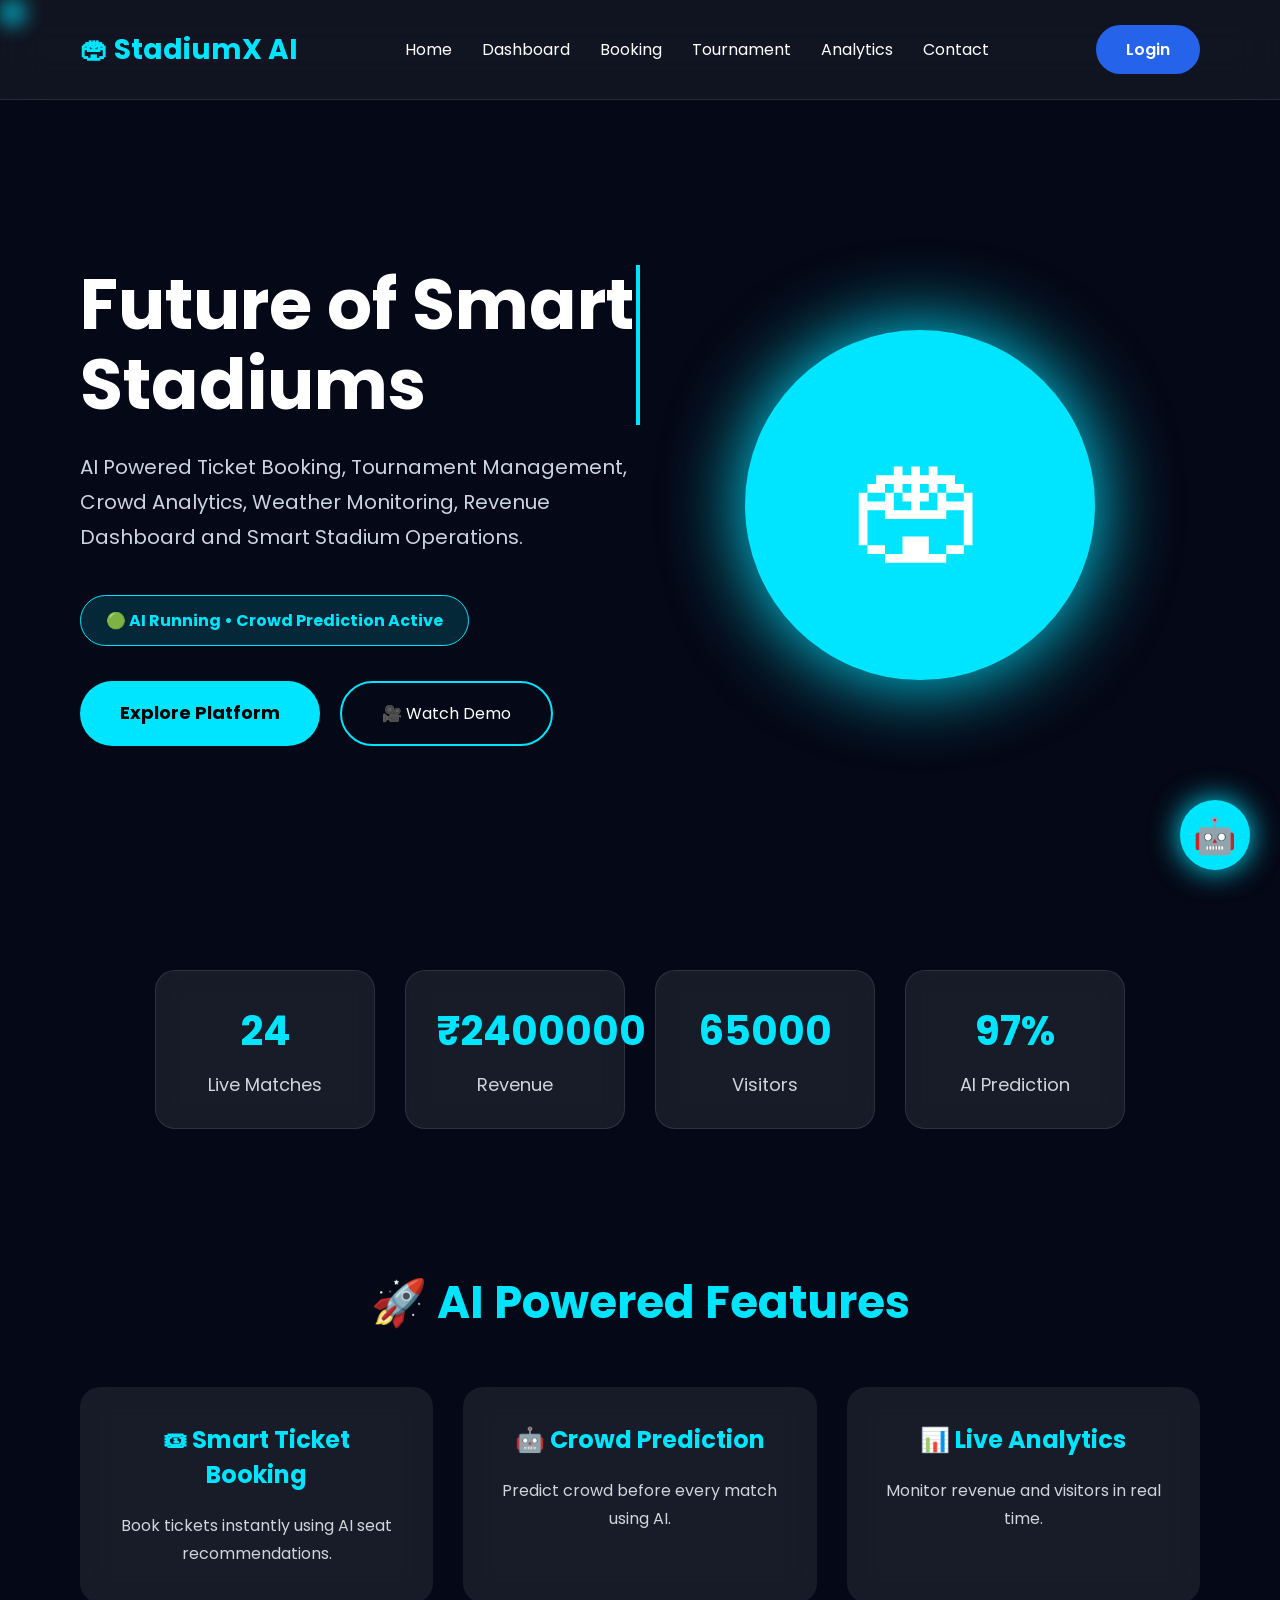
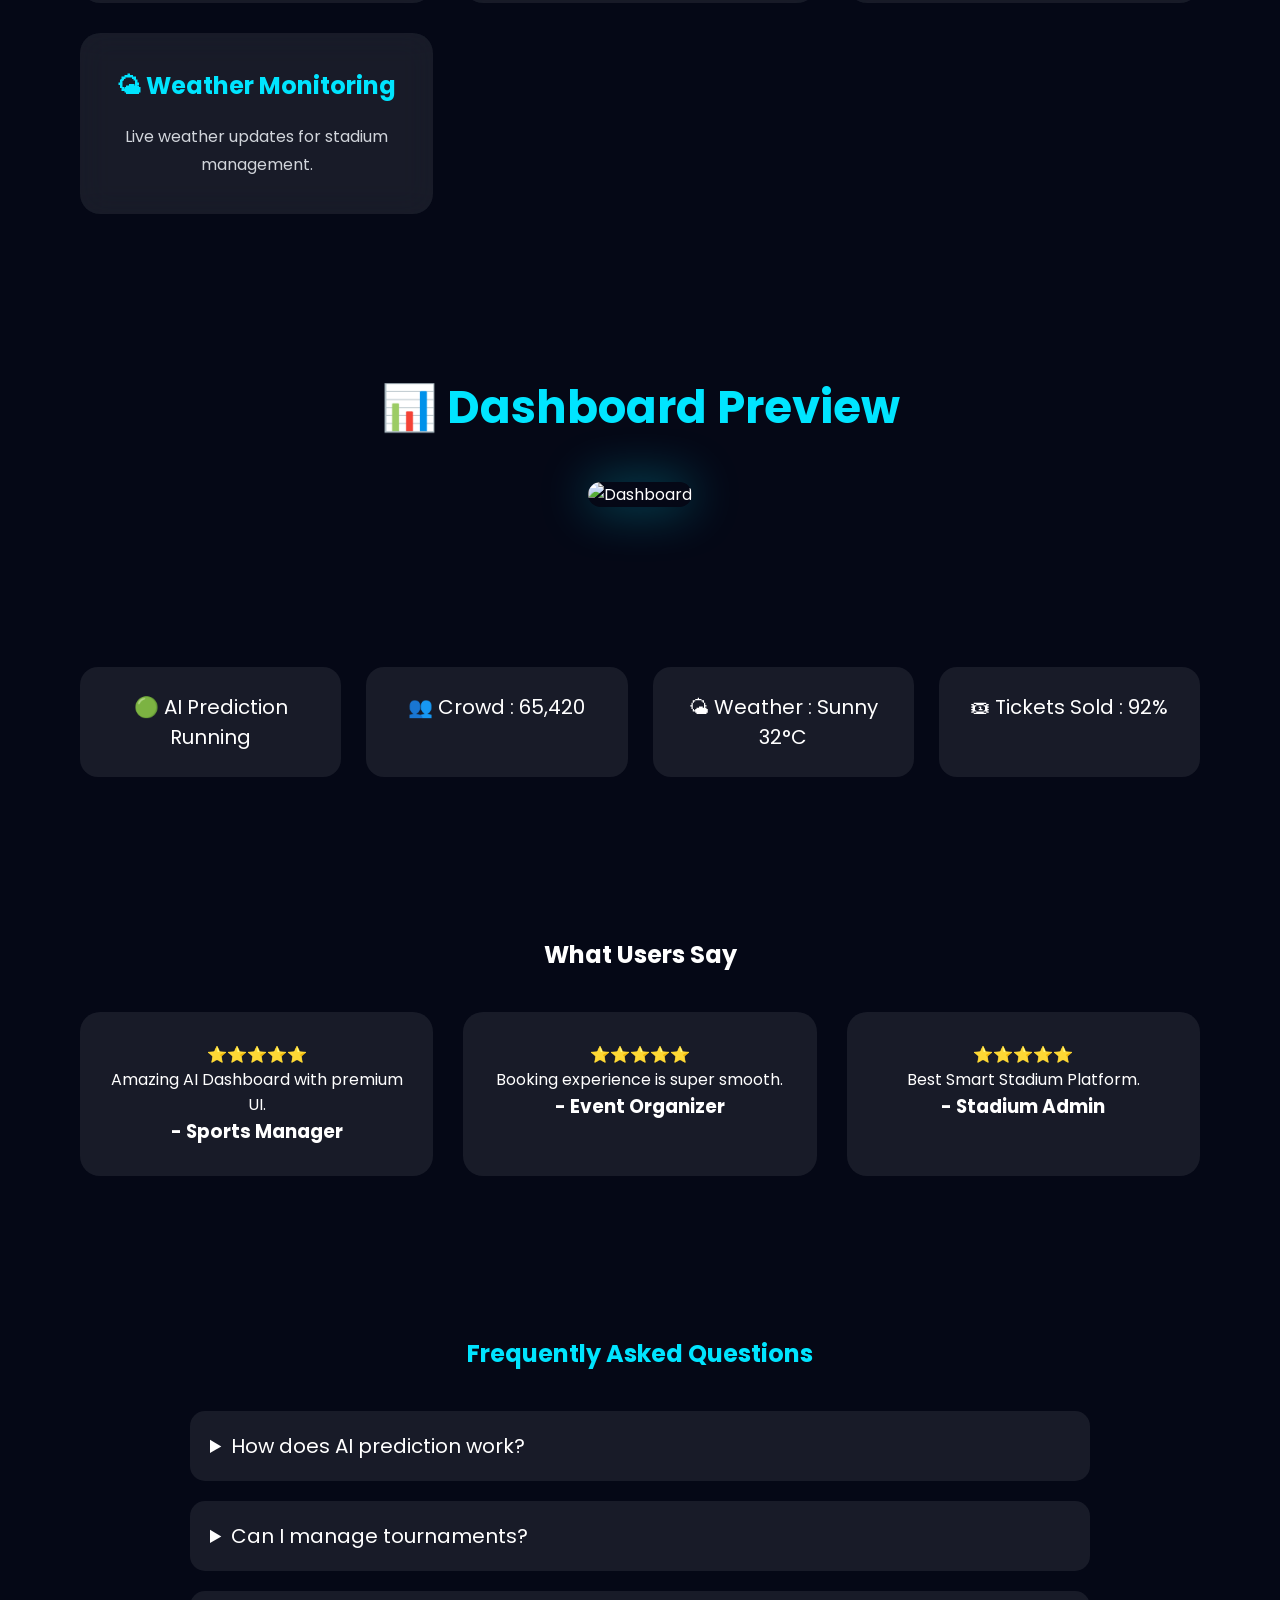
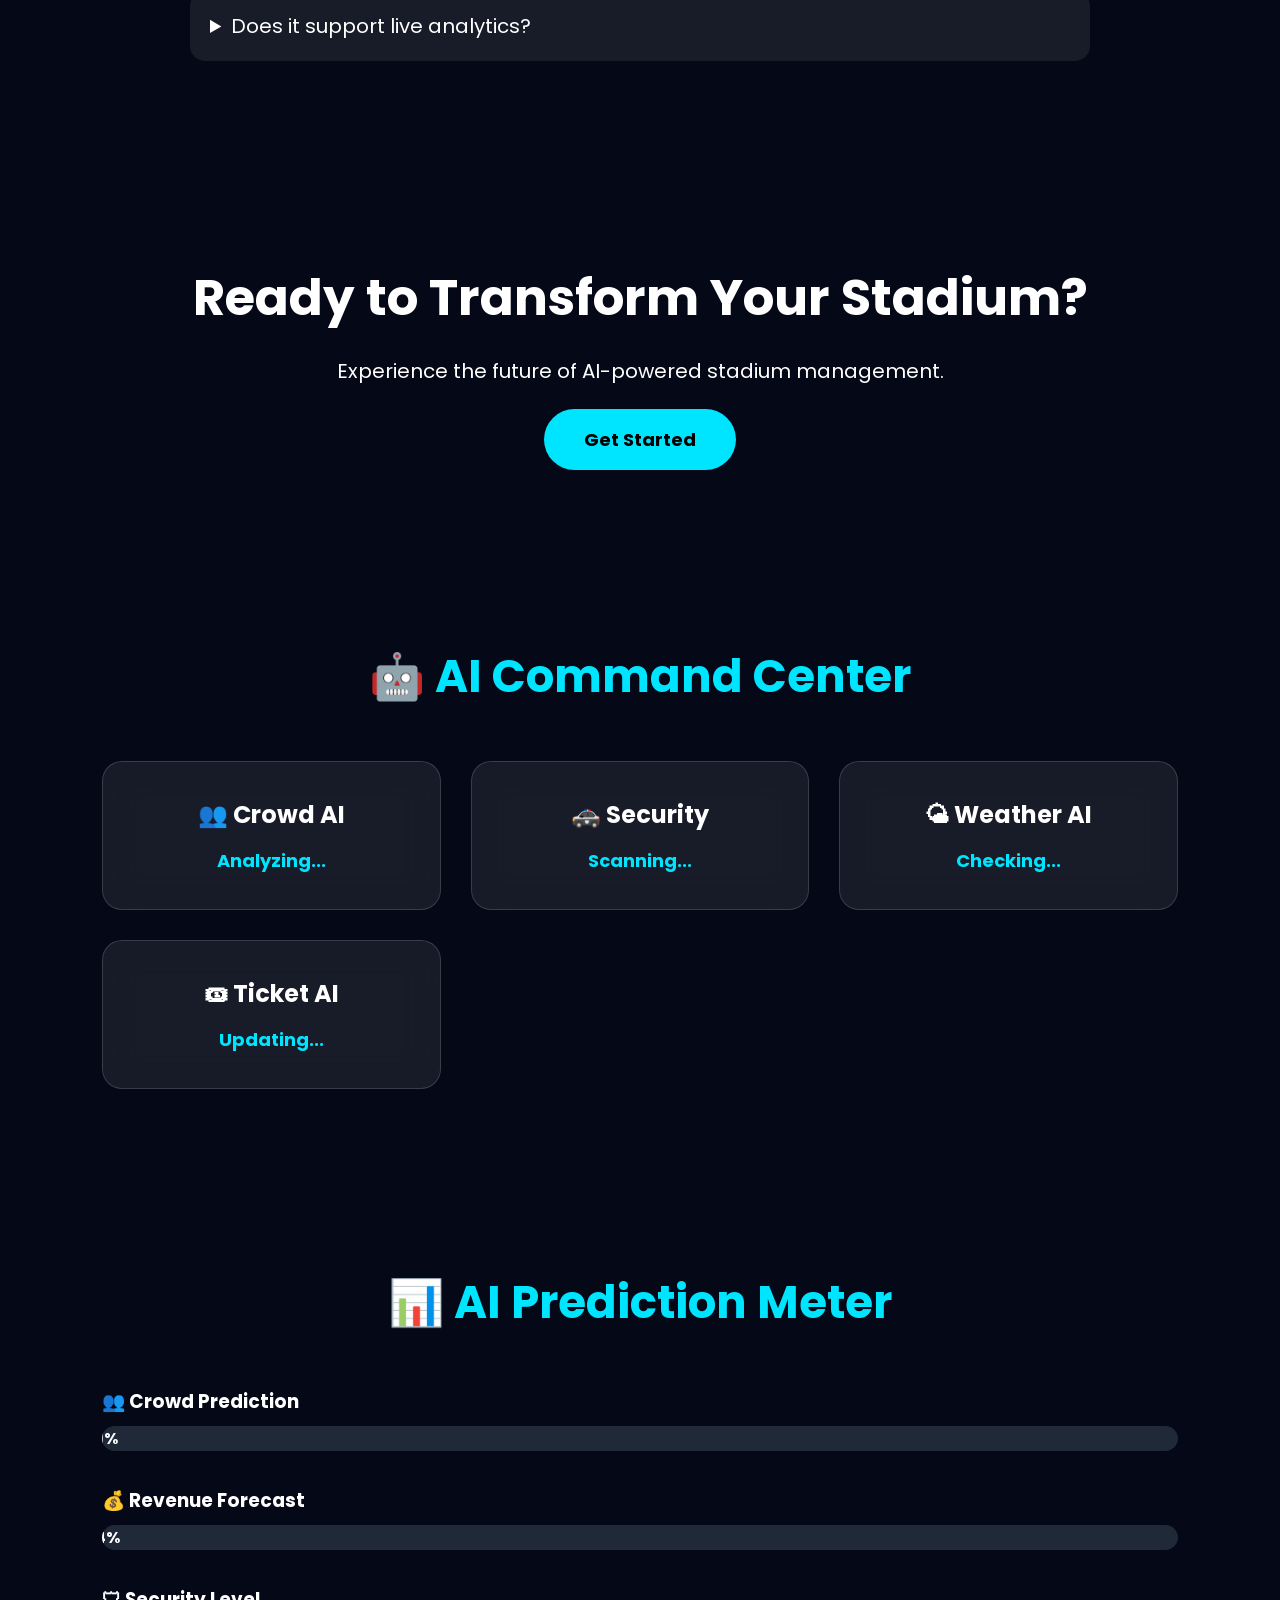
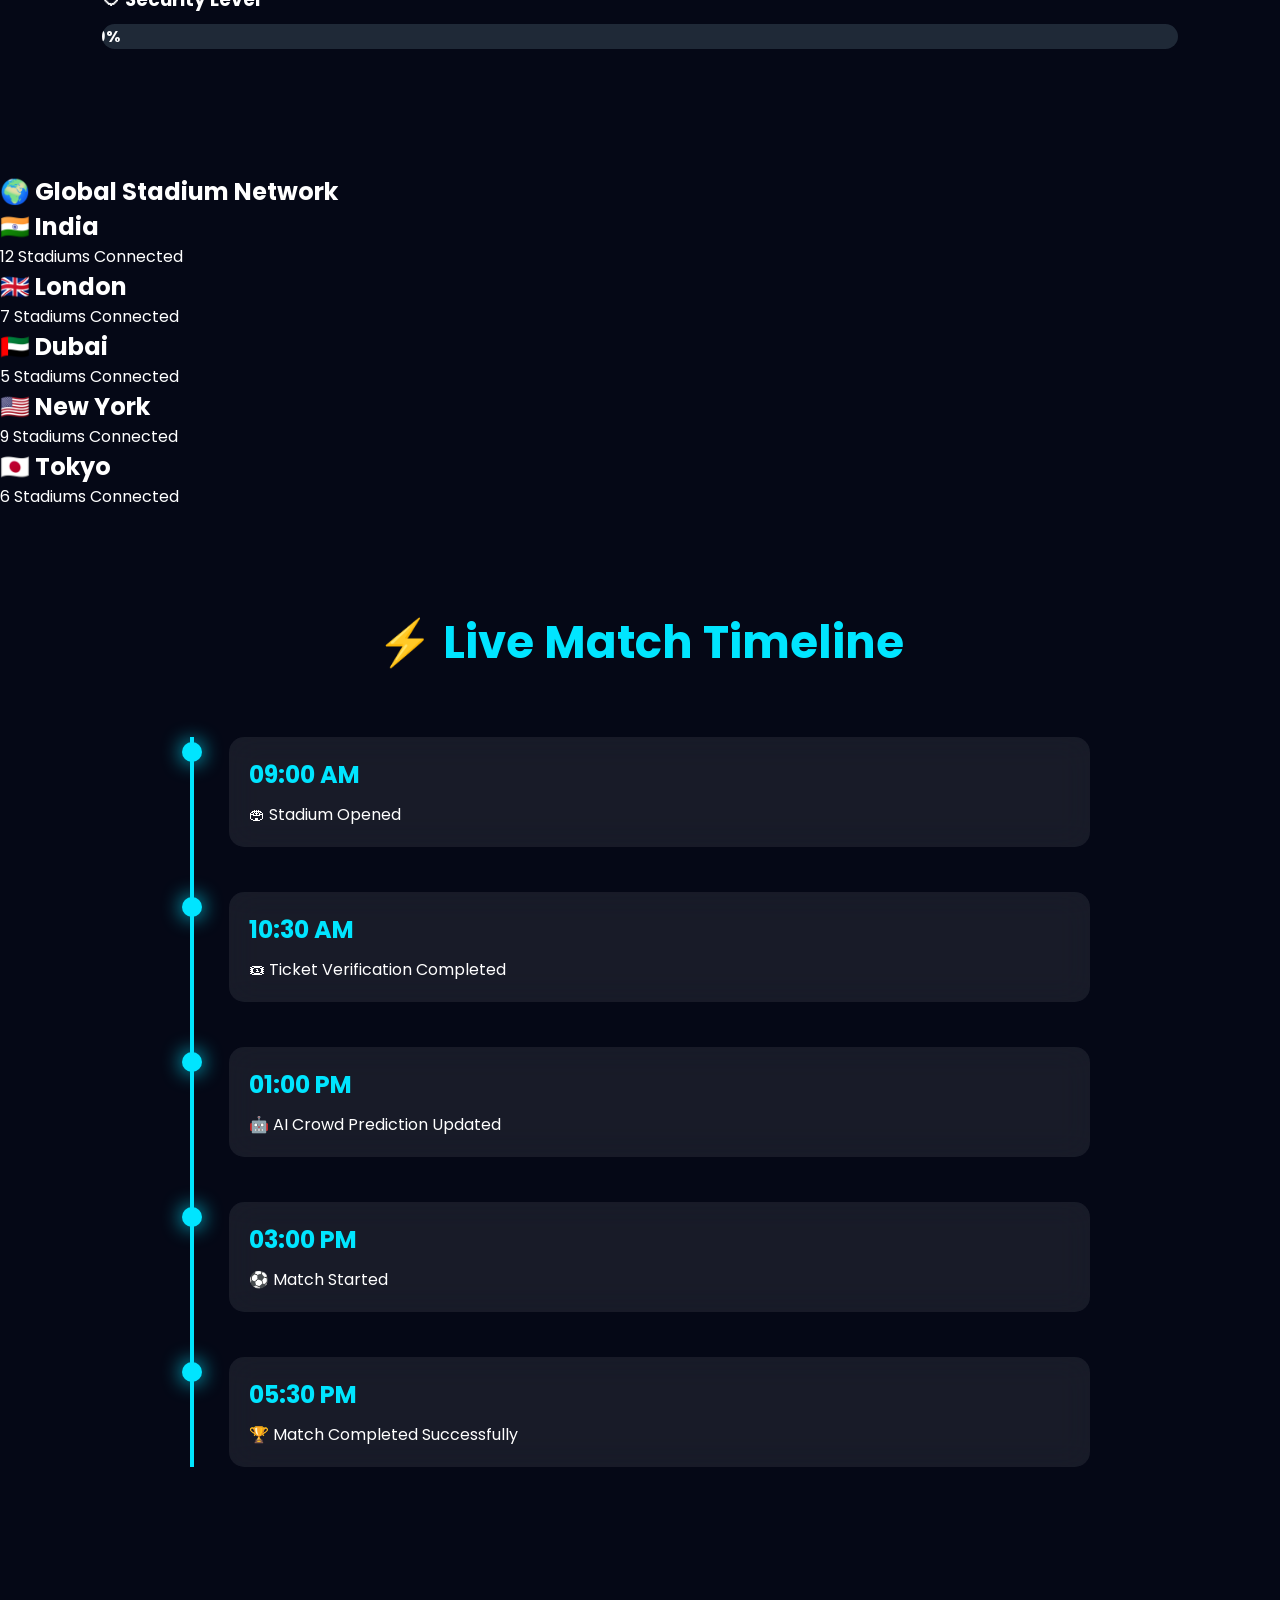
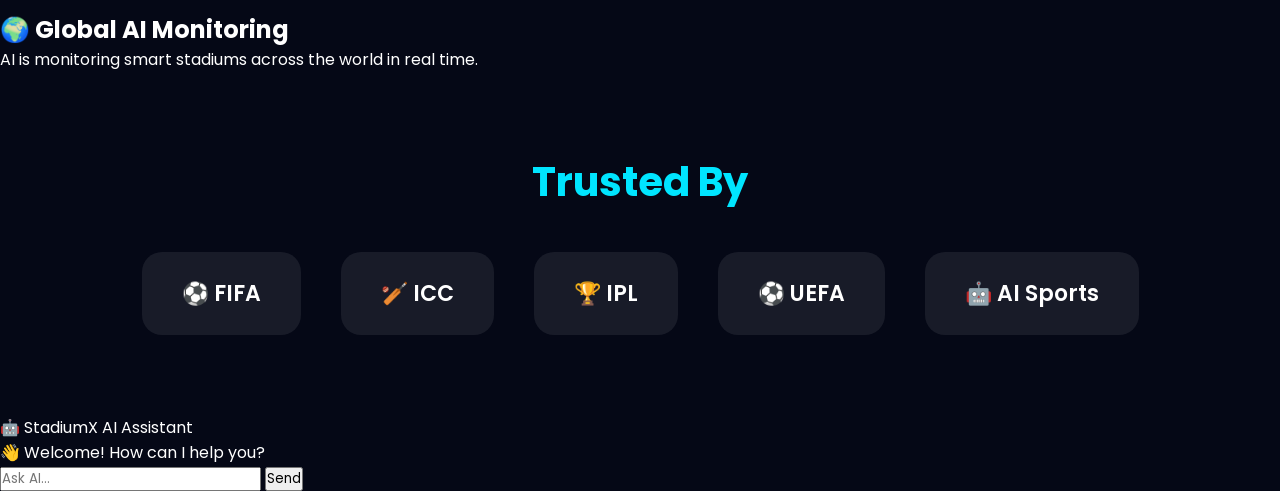
==== index.html @ 3aedefc3 "Update index.html" ====
<!DOCTYPE html>
<html lang="en">

<head>

<meta charset="UTF-8">

<meta name="viewport" content="width=device-width, initial-scale=1.0">

<title>StadiumX AI</title>

<link rel="stylesheet" href="css/style.css">

<link href="https://fonts.googleapis.com/css2?family=Poppins:wght@300;400;500;600;700;800&display=swap" rel="stylesheet">

</head>

<body>

<div id="cursorGlow"></div>

<div id="loader">

    <div class="loader-content">

        <div class="loader-circle"></div>

        <h2>🏟 StadiumX AI</h2>

        <p>Loading Platform...</p>

    </div>

</div>

<div id="particles-js"></div>

<header>

<nav class="navbar">

<div class="logo">

🏟 StadiumX AI

</div>

<ul>

<li><a href="index.html">Home</a></li>
<li><a href="dashboard.html">Dashboard</a></li>
<li><a href="booking.html">Booking</a></li>
<li><a href="tournament.html">Tournament</a></li>
<li><a href="analytics.html">Analytics</a></li>
<li><a href="contact.html">Contact</a></li>

</ul>

<a href="login.html" class="login">Login</a>

</nav>

</header>

<section class="hero">

<div class="left">

<h1 id="typingTitle"></h1>

<p>

AI Powered Ticket Booking,

Tournament Management,

Crowd Analytics,

Weather Monitoring,

Revenue Dashboard

and Smart Stadium Operations.

</p>

<div class="live-ai">

🟢 AI Running • Crowd Prediction Active

</div>

<div class="buttons">

<a href="dashboard.html" class="primary">
Explore Platform
</a>

<a href="demo.html" class="secondary">
    🎥 Watch Demo
</a>

</div>

</div>

<div class="right">

<div class="circle">

🏟

</div>

</div>

</section>
  
<section class="stats">

    <div class="card">
        <h2 id="matchCounter">0</h2>
        <p>Live Matches</p>
    </div>

    <div class="card">
        <h2 id="revenueCounter">₹0</h2>
        <p>Revenue</p>
    </div>

    <div class="card">
        <h2 id="visitorCounter">0</h2>
        <p>Visitors</p>
    </div>

    <div class="card">
        <h2 id="accuracyCounter">0%</h2>
        <p>AI Prediction</p>
    </div>

</section>

<section class="features">

<h1>🚀 AI Powered Features</h1>

<div class="feature-grid">

<div class="feature-card">
<h2>🎟 Smart Ticket Booking</h2>
<p>Book tickets instantly using AI seat recommendations.</p>
</div>

<div class="feature-card">
<h2>🤖 Crowd Prediction</h2>
<p>Predict crowd before every match using AI.</p>
</div>

<div class="feature-card">
<h2>📊 Live Analytics</h2>
<p>Monitor revenue and visitors in real time.</p>
</div>

<div class="feature-card">
<h2>🌤 Weather Monitoring</h2>
<p>Live weather updates for stadium management.</p>
</div>

</div>

</section>

<section class="preview">

<h1>📊 Dashboard Preview</h1>

<img src="https://placehold.co/1100x550/0F172A/00E5FF?text=StadiumX+AI+Dashboard" alt="Dashboard">

</section>

<section class="live-status">

<div class="status-box">

🟢 AI Prediction Running

</div>

<div class="status-box">

👥 Crowd : 65,420

</div>

<div class="status-box">

🌤 Weather : Sunny 32°C

</div>

<div class="status-box">

🎟 Tickets Sold : 92%

</div>

</section>

<section class="testimonials">

<h1>What Users Say</h1>

<div class="testimonial-grid">

<div class="testimonial">
⭐⭐⭐⭐⭐
<p>
Amazing AI Dashboard with premium UI.
</p>
<h3>- Sports Manager</h3>
</div>

<div class="testimonial">
⭐⭐⭐⭐⭐
<p>
Booking experience is super smooth.
</p>
<h3>- Event Organizer</h3>
</div>

<div class="testimonial">
⭐⭐⭐⭐⭐
<p>
Best Smart Stadium Platform.
</p>
<h3>- Stadium Admin</h3>
</div>

</div>

</section>

<section class="faq">

<h1>Frequently Asked Questions</h1>

<details>
<summary>How does AI prediction work?</summary>
<p>AI analyzes crowd, weather and booking data.</p>
</details>

<details>
<summary>Can I manage tournaments?</summary>
<p>Yes, StadiumX AI supports full tournament management.</p>
</details>

<details>
<summary>Does it support live analytics?</summary>
<p>Yes, real-time analytics are available.</p>
</details>

</section>

<section class="cta">

<h1>Ready to Transform Your Stadium?</h1>

<p>
Experience the future of AI-powered stadium management.
</p>

<a href="login.html" class="primary">
Get Started
</a>

</section>

<section class="command-center">

<h1>🤖 AI Command Center</h1>

<div class="command-grid">

<div class="command-card">
<h2>👥 Crowd AI</h2>
<p id="crowdStatus">Analyzing...</p>
</div>

<div class="command-card">
<h2>🚓 Security</h2>
<p id="securityStatus">Scanning...</p>
</div>

<div class="command-card">
<h2>🌤 Weather AI</h2>
<p id="weatherStatus">Checking...</p>
</div>

<div class="command-card">
<h2>🎟 Ticket AI</h2>
<p id="ticketStatus">Updating...</p>
</div>

</div>

</section>

<section class="prediction-meter">

<h1>📊 AI Prediction Meter</h1>

<div class="meter-box">

<div class="meter">
<h3>👥 Crowd Prediction</h3>

<div class="progress-bar">
<div class="progress-fill" id="crowdBar">91%</div>
</div>

</div>

<div class="meter">
<h3>💰 Revenue Forecast</h3>

<div class="progress-bar">
<div class="progress-fill" id="revenueBar">84%</div>
</div>

</div>

<div class="meter">
<h3>🛡 Security Level</h3>

<div class="progress-bar">
<div class="progress-fill" id="securityBar">99%</div>
</div>

</div>

</div>

</section>

<section class="network">

<h1>🌍 Global Stadium Network</h1>

<div class="network-grid">

<div class="network-card">

<h2>🇮🇳 India</h2>

<p>12 Stadiums Connected</p>

</div>

<div class="network-card">

<h2>🇬🇧 London</h2>

<p>7 Stadiums Connected</p>

</div>

<div class="network-card">

<h2>🇦🇪 Dubai</h2>

<p>5 Stadiums Connected</p>

</div>

<div class="network-card">

<h2>🇺🇸 New York</h2>

<p>9 Stadiums Connected</p>

</div>

<div class="network-card">

<h2>🇯🇵 Tokyo</h2>

<p>6 Stadiums Connected</p>

</div>

</div>

</section>

<section class="timeline">

<h1>⚡ Live Match Timeline</h1>

<div class="timeline-container">

<div class="timeline-item">
<div class="timeline-dot"></div>
<div class="timeline-content">
<h2>09:00 AM</h2>
<p>🏟 Stadium Opened</p>
</div>
</div>

<div class="timeline-item">
<div class="timeline-dot"></div>
<div class="timeline-content">
<h2>10:30 AM</h2>
<p>🎟 Ticket Verification Completed</p>
</div>
</div>

<div class="timeline-item">
<div class="timeline-dot"></div>
<div class="timeline-content">
<h2>01:00 PM</h2>
<p>🤖 AI Crowd Prediction Updated</p>
</div>
</div>

<div class="timeline-item">
<div class="timeline-dot"></div>
<div class="timeline-content">
<h2>03:00 PM</h2>
<p>⚽ Match Started</p>
</div>
</div>

<div class="timeline-item">
<div class="timeline-dot"></div>
<div class="timeline-content">
<h2>05:30 PM</h2>
<p>🏆 Match Completed Successfully</p>
</div>
</div>

</div>

</section>

<section class="world-monitor">

<h1>🌍 Global AI Monitoring</h1>

<p>
AI is monitoring smart stadiums across the world in real time.
</p>

<div class="world-map">

<div class="pulse india"></div>

<div class="pulse london"></div>

<div class="pulse usa"></div>

<div class="pulse dubai"></div>

<div class="pulse japan"></div>

</div>

</section>

<section class="trusted">

<h1>Trusted By</h1>

<div class="trusted-logos">

<div class="logo-card">⚽ FIFA</div>

<div class="logo-card">🏏 ICC</div>

<div class="logo-card">🏆 IPL</div>

<div class="logo-card">⚽ UEFA</div>

<div class="logo-card">🤖 AI Sports</div>

</div>

</section>

<div class="ai-assistant" id="aiAssistant">
    🤖
</div>

<div class="toast" id="toast">
    🚀 Welcome to StadiumX AI
</div>

<div class="chat-box" id="chatBox">

    <div class="chat-header">
        🤖 StadiumX AI Assistant
    </div>

    <div class="chat-body" id="chatBody">

        <div class="bot-msg">
            👋 Welcome! How can I help you?
        </div>

    </div>

    <div class="chat-input">

        <input
        type="text"
        id="userInput"
        placeholder="Ask AI...">

        <button onclick="sendMessage()">
            Send
        </button>

    </div>

</div>
    
<script src="https://cdn.jsdelivr.net/npm/particles.js"></script>
  
<script src="js/script.js"></script>

</body>

</html>
---- css/style.css ----
*{
margin:0;
padding:0;
box-sizing:border-box;
font-family:'Poppins',sans-serif;
}

body{

background:#050816;

color:white;

}

.navbar{

display:flex;

justify-content:space-between;

align-items:center;

padding:25px 80px;

background:rgba(255,255,255,.05);

backdrop-filter:blur(10px);

position:sticky;

top:0;

}

.logo{

font-size:28px;

font-weight:700;

color:#00E5FF;

}

.navbar ul{

display:flex;

gap:30px;

list-style:none;

}

.navbar a{

color:white;

text-decoration:none;

transition:.3s;

}

.navbar a:hover{

color:#00E5FF;

}

.login{
    display:inline-block;
    padding:12px 30px;
    border-radius:30px;
    background:#2563EB;
    color:white;
    text-decoration:none;
    font-weight:600;
    transition:0.3s;
}

.login:hover{
    background:#1d4ed8;
    transform:translateY(-2px);
}

.hero{

display:flex;

justify-content:space-between;

align-items:center;

padding:80px;

min-height:90vh;

}

.left{

width:50%;

}

.left h1{

font-size:70px;

line-height:80px;

margin-bottom:25px;

}

.left p{

font-size:20px;

color:#cbd5e1;

line-height:35px;

margin-bottom:40px;

}

.buttons{

display:flex;

gap:20px;

}

.primary{

padding:18px 40px;

background:#00E5FF;

color:black;

border:none;

border-radius:40px;

font-size:18px;

font-weight:bold;

cursor:pointer;

}

.secondary{

padding:18px 40px;

background:transparent;

color:white;

border:2px solid #00E5FF;

border-radius:40px;

cursor:pointer;

}

.right{

width:50%;

display:flex;

justify-content:center;

}

.circle{

width:350px;

height:350px;

border-radius:50%;

background:#00E5FF;

display:flex;

justify-content:center;

align-items:center;

font-size:140px;

box-shadow:0 0 80px #00E5FF;

}

.stats{
    display:flex;
    justify-content:center;
    gap:30px;
    padding:60px 80px;
    flex-wrap:wrap;
}

.card{
    width:220px;
    padding:30px;
    background:rgba(255,255,255,0.08);
    backdrop-filter:blur(12px);
    border:1px solid rgba(255,255,255,0.1);
    border-radius:20px;
    text-align:center;
    transition:0.3s;
}

.card:hover{
    transform:translateY(-10px);
    box-shadow:0 0 25px rgba(0,229,255,0.4);
}

.card h2{
    font-size:40px;
    color:#00E5FF;
    margin-bottom:10px;
}

.card p{
    color:#d1d5db;
    font-size:18px;
}

/* =========================
   Premium Background
========================= */

#particles-js{
    position:fixed;
    top:0;
    left:0;
    width:100%;
    height:100%;
    z-index:-1;
}

/* =========================
   Loading Screen
========================= */

#loader{
    position:fixed;
    top:0;
    left:0;
    width:100%;
    height:100%;
    background:#050816;
    display:flex;
    justify-content:center;
    align-items:center;
    z-index:9999;
    transition:opacity .8s;
}

.loader-content{
    text-align:center;
}

.loader-circle{
    width:90px;
    height:90px;
    border:8px solid rgba(255,255,255,.2);
    border-top:8px solid #00E5FF;
    border-radius:50%;
    animation:spin 1s linear infinite;
    margin:auto;
}

.loader-content h2{
    margin-top:20px;
    color:#00E5FF;
    font-size:35px;
}

.loader-content p{
    color:#ccc;
    margin-top:10px;
}

@keyframes spin{

    from{
        transform:rotate(0deg);
    }

    to{
        transform:rotate(360deg);
    }

}

/* =========================
   Typing Title
========================= */

#typingTitle{
    font-size:70px;
    line-height:80px;
    color:white;
    border-right:4px solid #00E5FF;
    display:inline-block;
    animation:blink .8s infinite;
}

@keyframes blink{

50%{

border-color:transparent;

}

}

/* =========================
   Live AI Badge
========================= */

.live-ai{

display:inline-block;

margin-bottom:35px;

padding:12px 25px;

background:rgba(0,229,255,.15);

border:1px solid #00E5FF;

border-radius:40px;

color:#00E5FF;

font-weight:bold;

animation:pulse 2s infinite;

}

@keyframes pulse{

0%{

box-shadow:0 0 0 rgba(0,229,255,.3);

}

50%{

box-shadow:0 0 25px rgba(0,229,255,.8);

}

100%{

box-shadow:0 0 0 rgba(0,229,255,.3);

}

}

/* =========================
   Feature Section
========================= */

.features{

padding:80px;

text-align:center;

}

.features h1{

font-size:45px;

margin-bottom:50px;

color:#00E5FF;

}

.feature-grid{

display:grid;

grid-template-columns:repeat(auto-fit,minmax(260px,1fr));

gap:30px;

}

.feature-card{

background:rgba(255,255,255,.08);

backdrop-filter:blur(15px);

padding:35px;

border-radius:20px;

transition:.4s;

}

.feature-card:hover{

transform:translateY(-12px);

box-shadow:0 0 35px rgba(0,229,255,.5);

}

.feature-card h2{

margin-bottom:20px;

color:#00E5FF;

}

.feature-card p{

color:#d1d5db;

line-height:28px;

}

/* =========================
   Dashboard Preview
========================= */

.preview{

padding:80px;

text-align:center;

}

.preview h1{

margin-bottom:40px;

font-size:45px;

color:#00E5FF;

}

.preview img{

width:90%;

border-radius:25px;

box-shadow:0 0 50px rgba(0,229,255,.4);

transition:.5s;

}

.preview img:hover{

transform:scale(1.02);

}

/* =========================
   Premium Buttons
========================= */

.primary,
.secondary{

text-decoration:none;

transition:.4s;

}

.primary:hover{

transform:translateY(-5px);

box-shadow:0 0 30px #00E5FF;

}

.secondary:hover{

background:#00E5FF;

color:black;

}

/* =========================
   Floating Stadium
========================= */

.circle{

animation:float 4s ease-in-out infinite;

}

@keyframes float{

0%{

transform:translateY(0);

}

50%{

transform:translateY(-20px);

}

100%{

transform:translateY(0);

}

}

/* =========================
   Responsive
========================= */

@media(max-width:900px){

.hero{

flex-direction:column;

text-align:center;

}

.left,
.right{

width:100%;

}

.left{

margin-bottom:50px;

}

.left h1,
#typingTitle{

font-size:45px;

line-height:55px;

}

.navbar{

padding:20px;

flex-direction:column;

gap:20px;

}

.navbar ul{

flex-wrap:wrap;

justify-content:center;

}

}

/* Cursor Glow */

#cursorGlow{

    position:fixed;

    width:25px;

    height:25px;

    border-radius:50%;

    background:#00E5FF;

    pointer-events:none;

    filter:blur(10px);

    opacity:.8;

    z-index:9999;

    transition:transform .08s linear;

}

/* Floating AI Assistant */

.ai-assistant{
    position:fixed;
    bottom:30px;
    right:30px;
    width:70px;
    height:70px;
    border-radius:50%;
    background:#00E5FF;
    color:black;
    font-size:35px;
    display:flex;
    justify-content:center;
    align-items:center;
    cursor:pointer;
    box-shadow:0 0 30px #00E5FF;
    animation:floatAI 2s infinite ease-in-out;
    z-index:1000;
}

@keyframes floatAI{

    50%{
        transform:translateY(-10px);
    }

}

/* Toast */

.toast{
    position:fixed;
    top:30px;
    right:-350px;
    background:#00E5FF;
    color:black;
    padding:15px 25px;
    border-radius:12px;
    font-weight:bold;
    transition:.6s;
    z-index:9999;
}

.toast.show{
    right:30px;
}

/* Premium Navbar */

.navbar{
    backdrop-filter:blur(20px);
    border-bottom:1px solid rgba(255,255,255,.1);
}

/* Premium Cards */

.card,
.feature-card{
    transition:.4s;
}

.card:hover,
.feature-card:hover{
    transform:translateY(-12px) scale(1.03);
    box-shadow:0 0 35px rgba(0,229,255,.5);
}

.trusted{
    padding:80px;
    text-align:center;
}

.trusted h1{
    font-size:40px;
    margin-bottom:40px;
    color:#00E5FF;
}

.trusted-logos{
    display:flex;
    justify-content:center;
    gap:40px;
    flex-wrap:wrap;
}

.trusted-logos div{
    padding:25px 40px;
    background:rgba(255,255,255,.08);
    border-radius:20px;
    transition:.4s;
    font-size:22px;
    font-weight:600;
}

.trusted-logos div:hover{
    transform:translateY(-10px);
    box-shadow:0 0 25px #00E5FF;
}

.live-status{
    display:grid;
    grid-template-columns:repeat(4,1fr);
    gap:25px;
    padding:80px;
}

.status-box{
    background:rgba(255,255,255,.08);
    padding:25px;
    border-radius:18px;
    text-align:center;
    font-size:20px;
    transition:.4s;
}

.status-box:hover{
    transform:scale(1.05);
    box-shadow:0 0 25px #00E5FF;
}

.testimonials{
    padding:80px;
    text-align:center;
}

.testimonial-grid{
    display:grid;
    grid-template-columns:repeat(3,1fr);
    gap:30px;
    margin-top:40px;
}

.testimonial{
    background:rgba(255,255,255,.08);
    padding:30px;
    border-radius:20px;
    transition:.4s;
}

.testimonial:hover{
    transform:translateY(-10px);
    box-shadow:0 0 30px #00E5FF;
}

.faq{
    padding:80px;
}

.faq h1{
    text-align:center;
    margin-bottom:40px;
    color:#00E5FF;
}

details{
    background:rgba(255,255,255,.08);
    padding:20px;
    border-radius:15px;
    margin:20px auto;
    max-width:900px;
}

summary{
    cursor:pointer;
    font-size:20px;
}

.cta{
    padding:100px;
    text-align:center;
}

.cta h1{
    font-size:50px;
    margin-bottom:20px;
}

.cta p{
    margin-bottom:40px;
    font-size:20px;
}

/* ===========================
AI Command Center
=========================== */

.command-center{

padding:90px 8%;
text-align:center;

}

.command-center h1{

font-size:45px;
margin-bottom:50px;
color:#00E5FF;

}

.command-grid{

display:grid;
grid-template-columns:repeat(auto-fit,minmax(250px,1fr));
gap:30px;

}

.command-card{

background:rgba(255,255,255,.08);
backdrop-filter:blur(18px);
border:1px solid rgba(255,255,255,.15);
border-radius:20px;
padding:35px;
transition:.4s;
cursor:pointer;

}

.command-card:hover{

transform:translateY(-12px);
box-shadow:0 0 30px #00E5FF;

}

.command-card h2{

margin-bottom:15px;

}

.command-card p{

font-size:18px;
color:#00E5FF;
font-weight:bold;

}

/* ==========================
AI Prediction Meter
========================== */

.prediction-meter{

padding:90px 8%;

}

.prediction-meter h1{

text-align:center;
font-size:45px;
margin-bottom:50px;
color:#00E5FF;

}

.meter{

margin-bottom:35px;

}

.meter h3{

margin-bottom:10px;

}

.progress-bar{

width:100%;
height:25px;
background:#1f2937;
border-radius:30px;
overflow:hidden;

}

.progress-fill{

height:100%;
width:0%;
background:linear-gradient(90deg,#00E5FF,#00FF99);
display:flex;
justify-content:center;
align-items:center;
font-weight:bold;
transition:1.5s;

}

/* ===========================
Live Timeline
=========================== */

.timeline{

padding:100px 8%;

}

.timeline h1{

text-align:center;
font-size:45px;
margin-bottom:60px;
color:#00E5FF;

}

.timeline-container{

max-width:900px;
margin:auto;
border-left:4px solid #00E5FF;
padding-left:35px;

}

.timeline-item{

position:relative;
margin-bottom:45px;

}

.timeline-dot{

position:absolute;
left:-47px;
top:5px;

width:20px;
height:20px;

border-radius:50%;

background:#00E5FF;

box-shadow:0 0 20px #00E5FF;

}

.timeline-content{

background:rgba(255,255,255,.08);

padding:20px;

border-radius:15px;

backdrop-filter:blur(15px);

transition:.3s;

}

.timeline-content:hover{

transform:translateX(10px);

box-shadow:0 0 25px #00E5FF;

}

.timeline-content h2{

color:#00E5FF;

margin-bottom:10px;

}
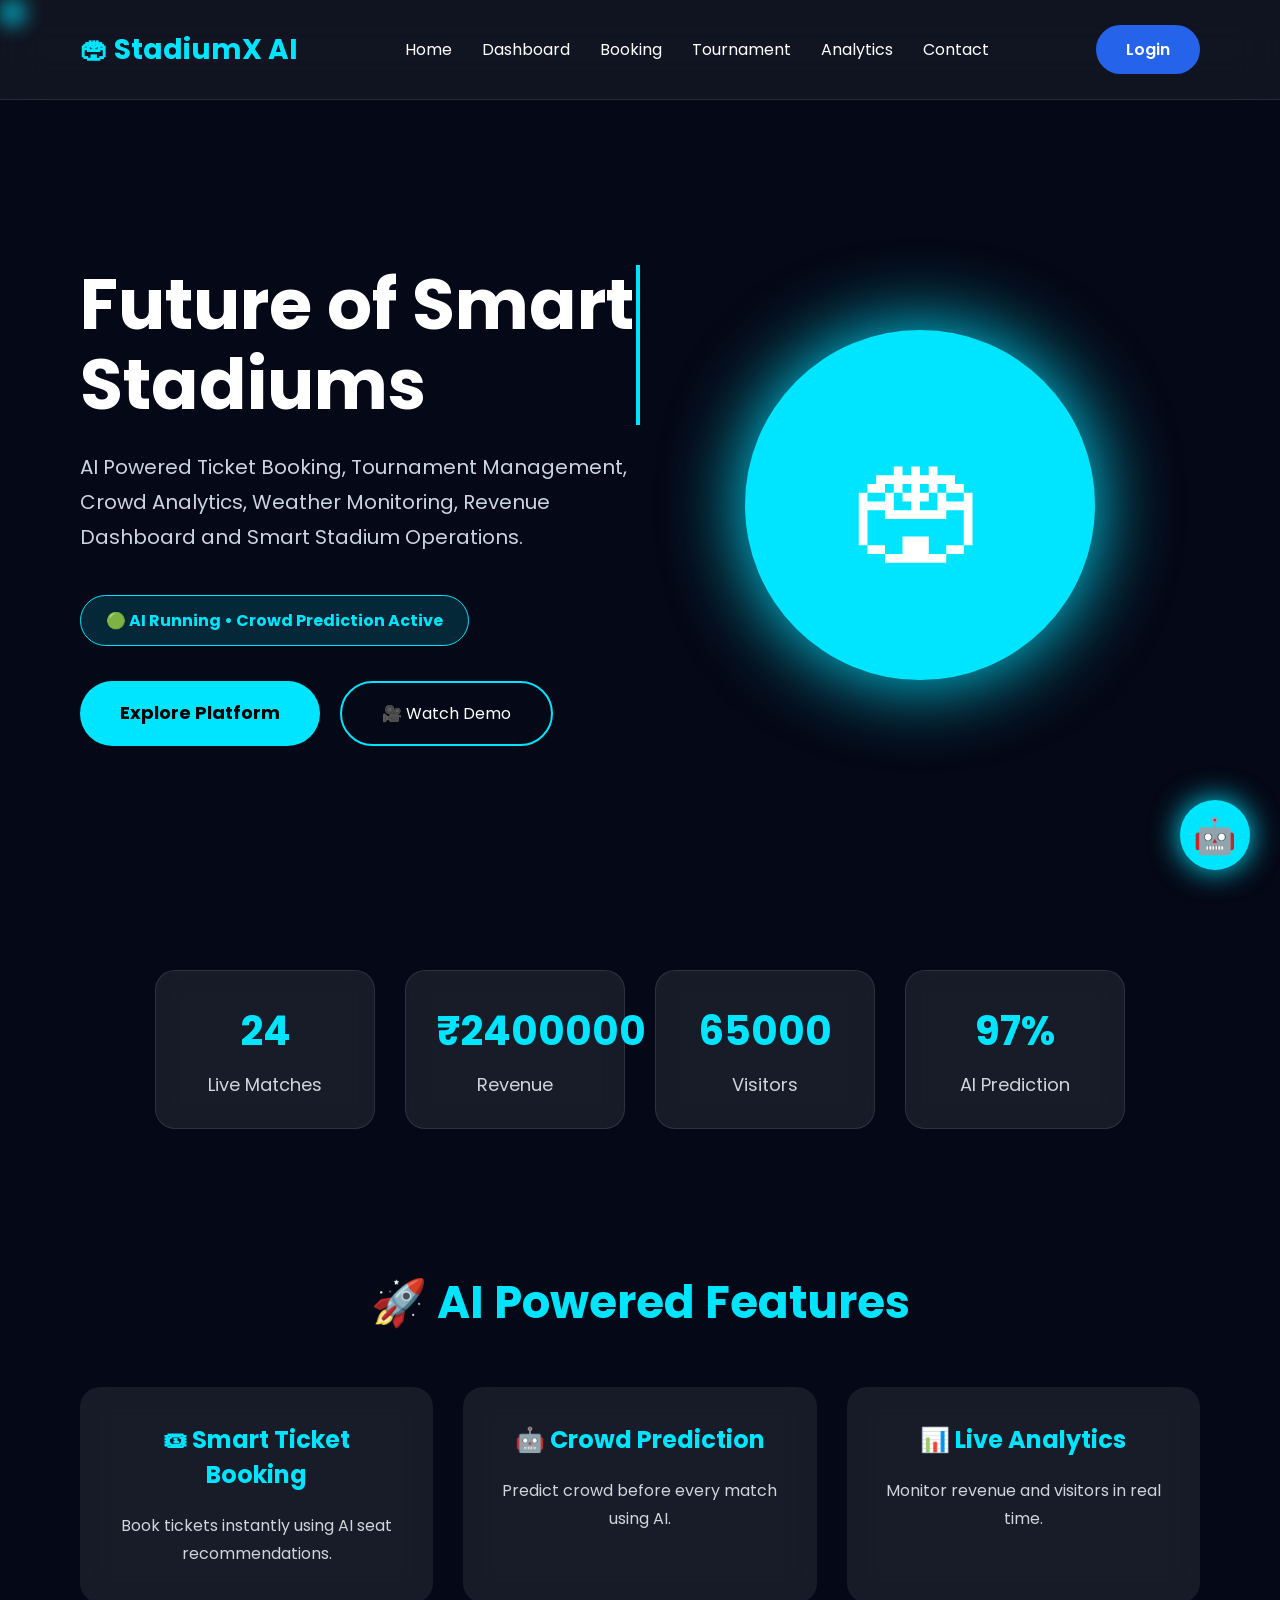
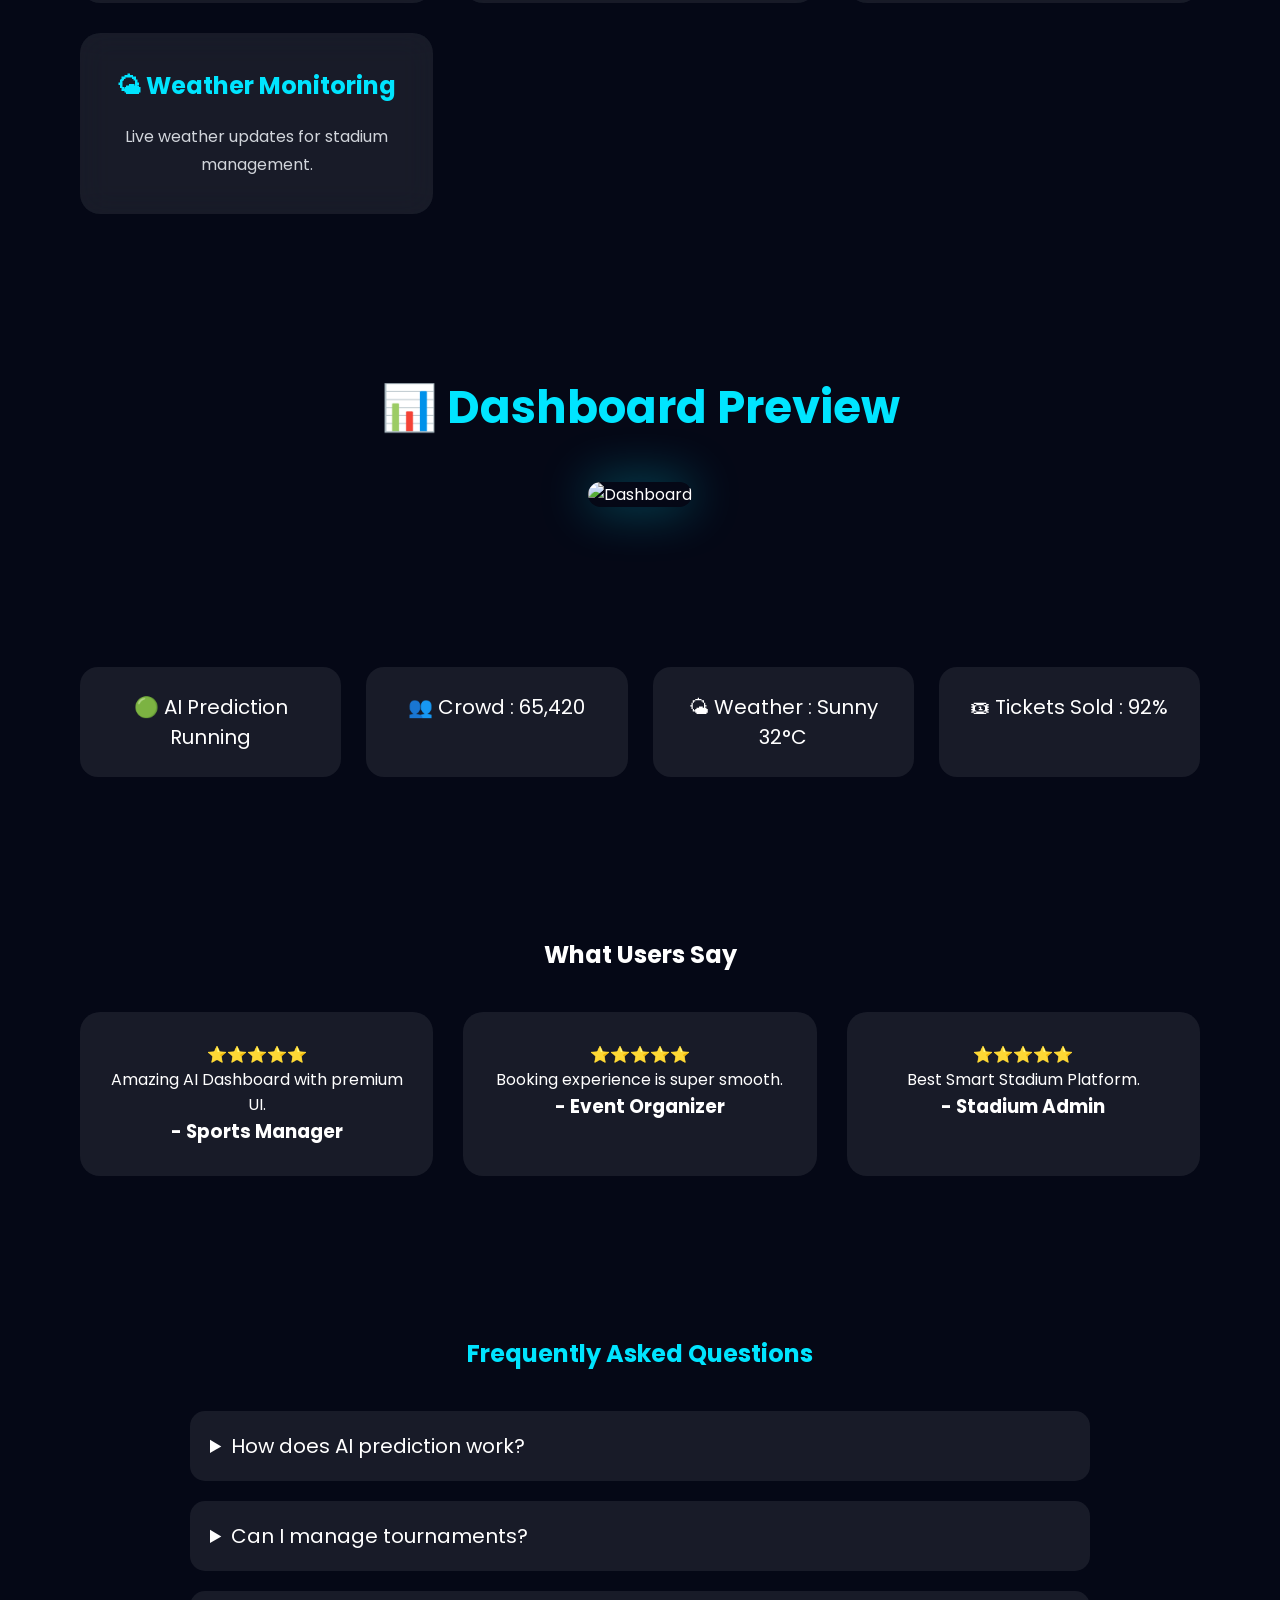
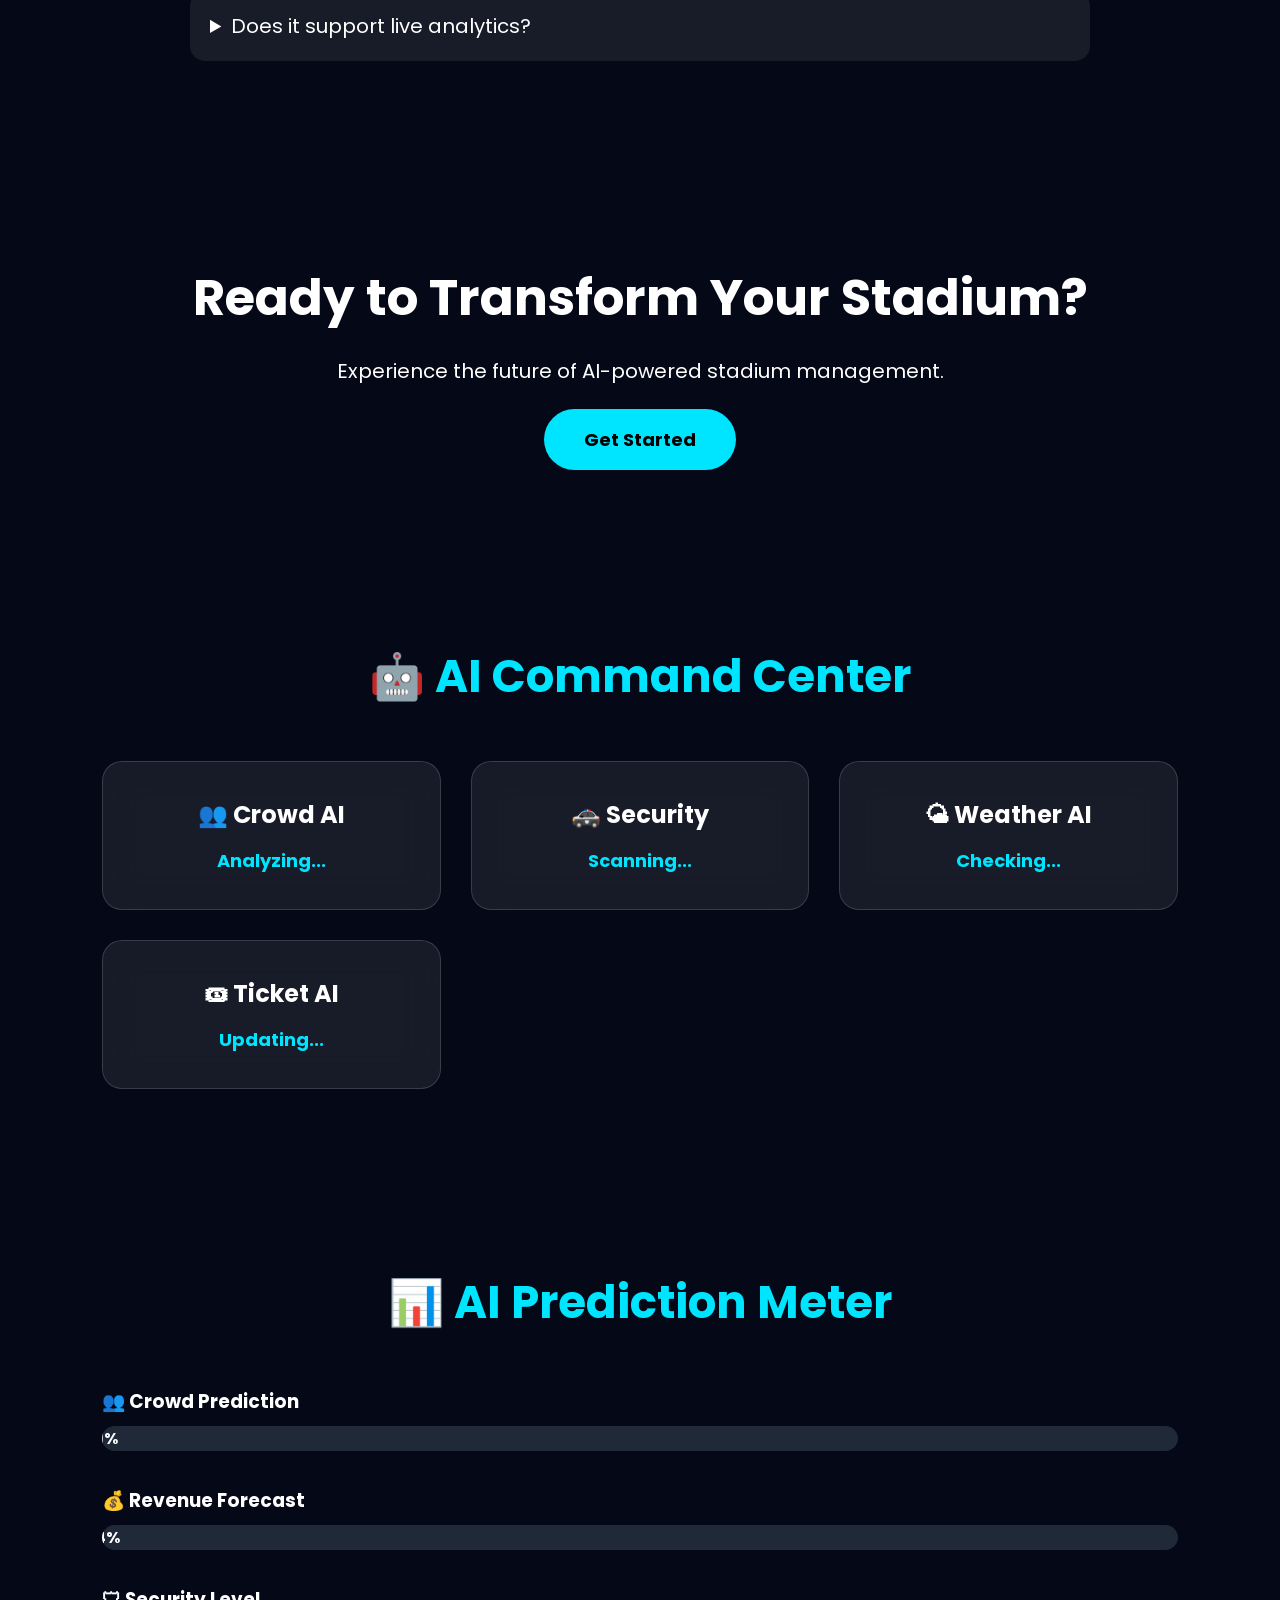
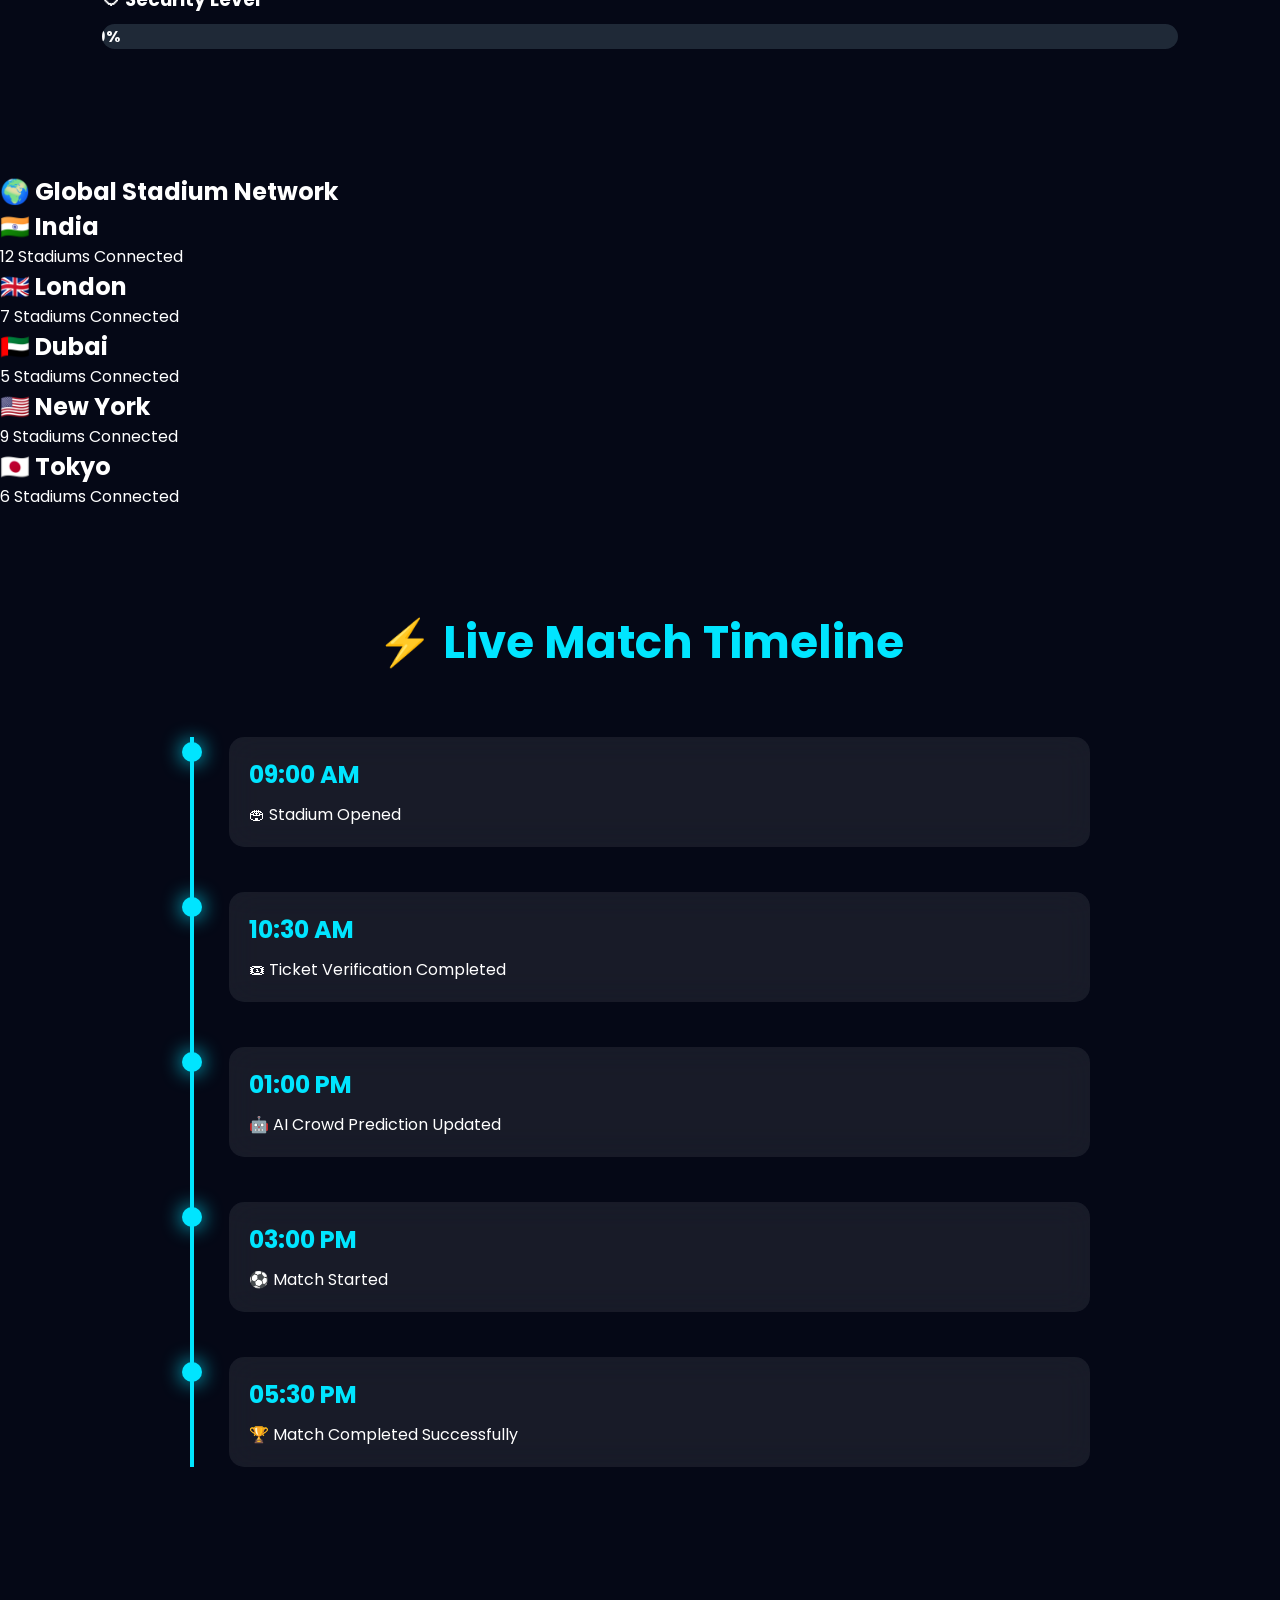
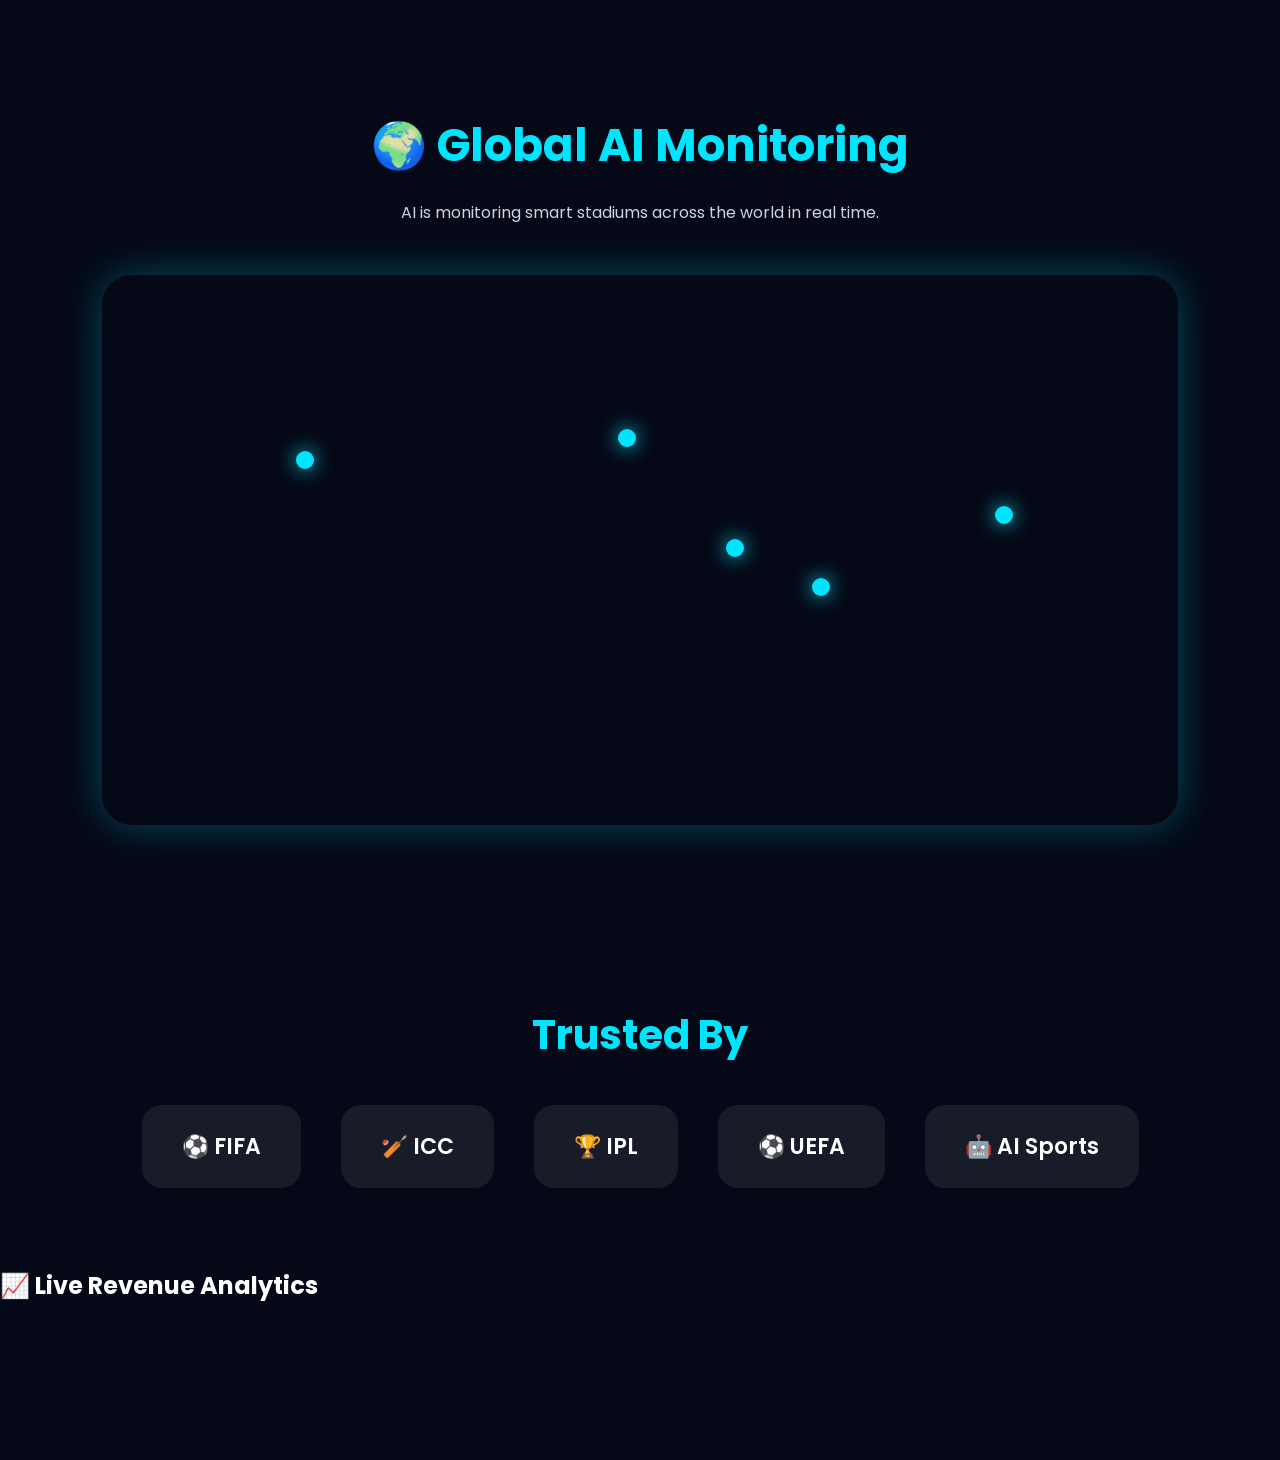
==== commit 100002d2: "Update index.html" ====
--- a/index.html
+++ b/index.html
@@ -486,6 +486,18 @@
 
 </section>
 
+<section class="analytics-chart">
+
+<h1>📈 Live Revenue Analytics</h1>
+
+<div class="chart-box">
+
+<canvas id="revenueChart"></canvas>
+
+</div>
+
+</section>
+
 <div class="ai-assistant" id="aiAssistant">
     🤖
 </div>
@@ -522,6 +534,8 @@
     </div>
 
 </div>
+
+<script src="https://cdn.jsdelivr.net/npm/chart.js"></script>
     
 <script src="https://cdn.jsdelivr.net/npm/particles.js"></script>
   
--- a/css/style.css
+++ b/css/style.css
@@ -1008,3 +1008,254 @@
 margin-bottom:10px;
 
 }
+
+/* ===========================
+Global AI Monitoring
+=========================== */
+
+.world-monitor{
+
+padding:100px 8%;
+
+text-align:center;
+
+}
+
+.world-monitor h1{
+
+font-size:45px;
+
+margin-bottom:20px;
+
+color:#00E5FF;
+
+}
+
+.world-monitor p{
+
+color:#cbd5e1;
+
+margin-bottom:50px;
+
+}
+
+.world-map{
+
+position:relative;
+
+width:100%;
+
+max-width:1100px;
+
+height:550px;
+
+margin:auto;
+
+background:url("https://images.unsplash.com/photo-1526778548025-fa2f459cd5c1?auto=format&fit=crop&w=1200&q=80");
+
+background-size:cover;
+
+background-position:center;
+
+border-radius:30px;
+
+overflow:hidden;
+
+box-shadow:0 0 40px rgba(0,229,255,.3);
+
+}
+
+.pulse{
+
+position:absolute;
+
+width:18px;
+
+height:18px;
+
+background:#00E5FF;
+
+border-radius:50%;
+
+box-shadow:0 0 20px #00E5FF;
+
+animation:pulse 2s infinite;
+
+}
+
+.india{
+
+top:55%;
+
+left:66%;
+
+}
+
+.london{
+
+top:28%;
+
+left:48%;
+
+}
+
+.usa{
+
+top:32%;
+
+left:18%;
+
+}
+
+.dubai{
+
+top:48%;
+
+left:58%;
+
+}
+
+.japan{
+
+top:42%;
+
+left:83%;
+
+}
+
+@keyframes pulse{
+
+0%{
+
+transform:scale(.8);
+
+opacity:1;
+
+}
+
+70%{
+
+transform:scale(2);
+
+opacity:0;
+
+}
+
+100%{
+
+opacity:0;
+
+}
+
+}
+
+/* ======================
+AI Chat
+====================== */
+
+.chat-box{
+
+position:fixed;
+
+bottom:110px;
+
+right:30px;
+
+width:340px;
+
+background:#0F172A;
+
+border-radius:20px;
+
+overflow:hidden;
+
+display:none;
+
+box-shadow:0 0 30px rgba(0,229,255,.5);
+
+z-index:999;
+
+}
+
+.chat-header{
+
+padding:18px;
+
+background:#00E5FF;
+
+color:black;
+
+font-weight:bold;
+
+text-align:center;
+
+}
+
+.chat-body{
+
+height:250px;
+
+overflow-y:auto;
+
+padding:15px;
+
+}
+
+.bot-msg{
+
+background:#1E293B;
+
+padding:12px;
+
+margin-bottom:10px;
+
+border-radius:12px;
+
+}
+
+.user-msg{
+
+background:#2563EB;
+
+padding:12px;
+
+margin-bottom:10px;
+
+border-radius:12px;
+
+text-align:right;
+
+}
+
+.chat-input{
+
+display:flex;
+
+}
+
+.chat-input input{
+
+flex:1;
+
+padding:15px;
+
+border:none;
+
+outline:none;
+
+}
+
+.chat-input button{
+
+padding:15px 20px;
+
+background:#00E5FF;
+
+border:none;
+
+cursor:pointer;
+
+font-weight:bold;
+
+}
+
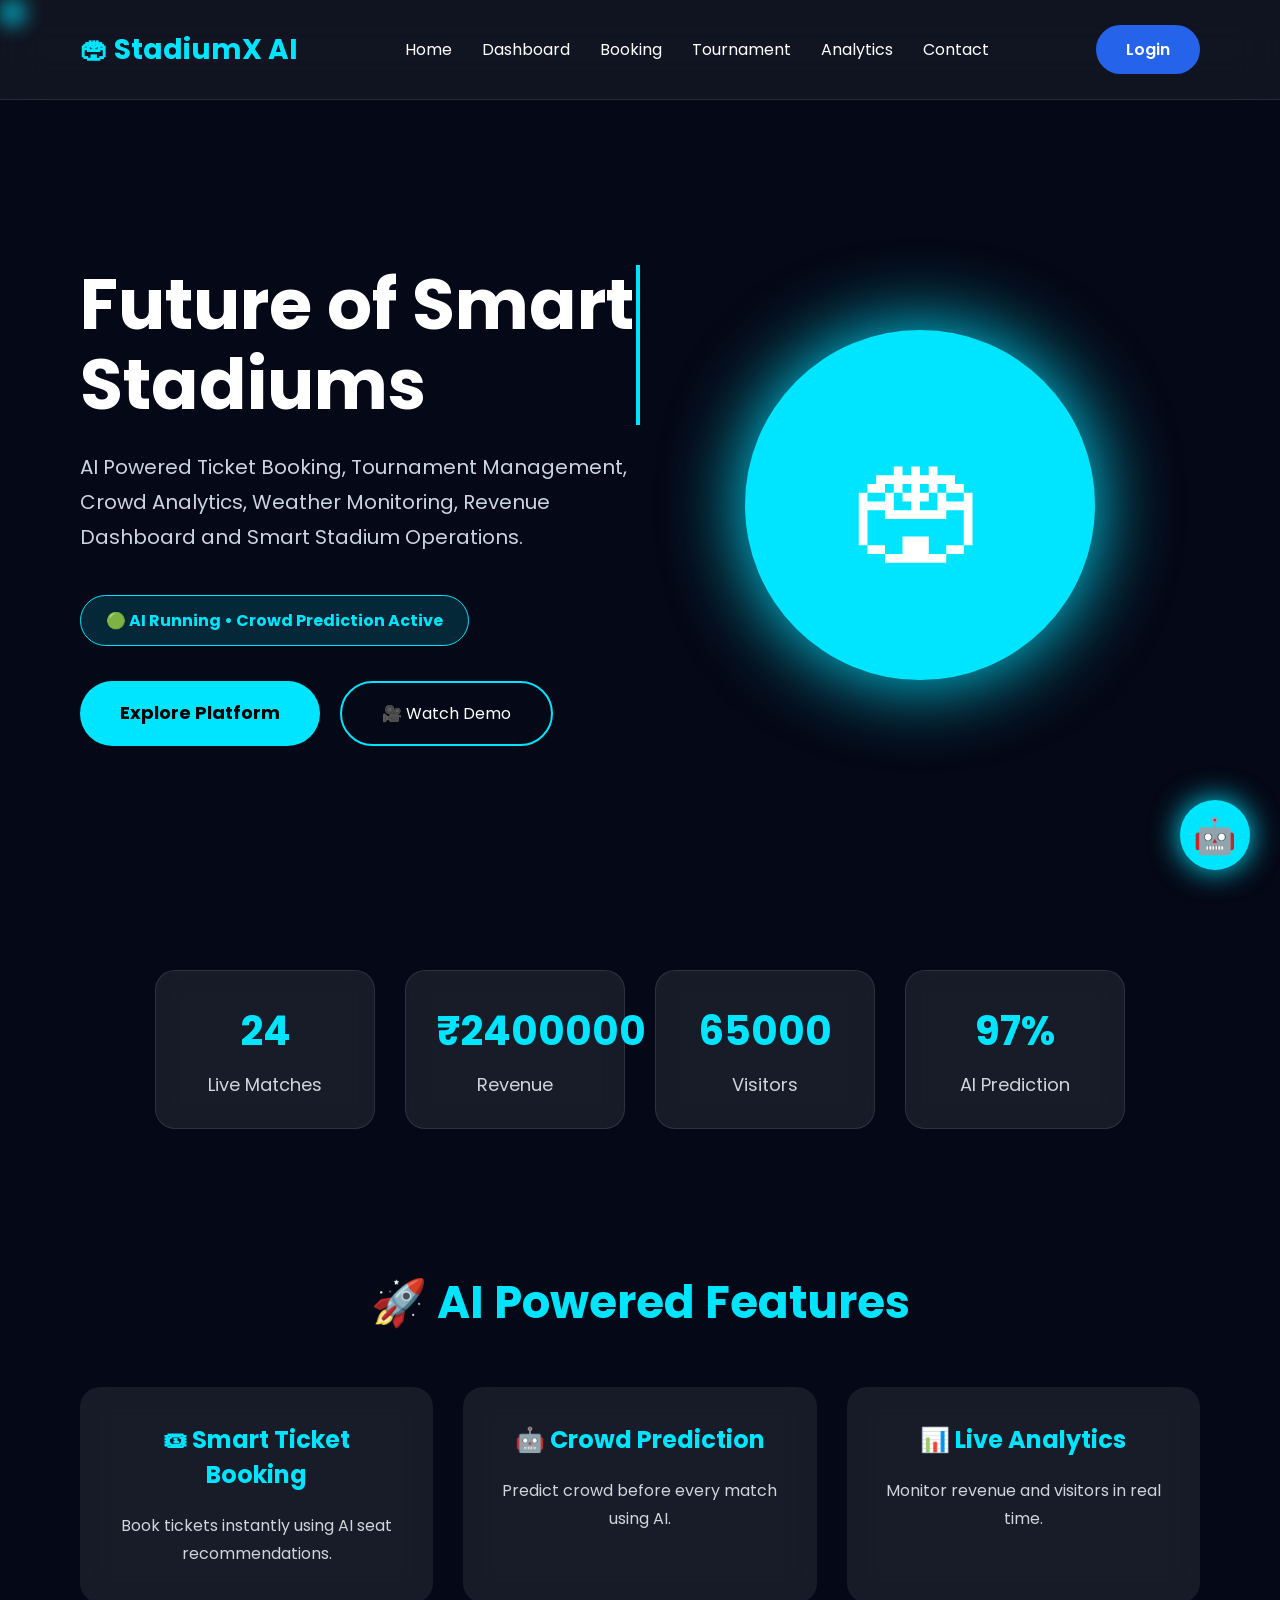
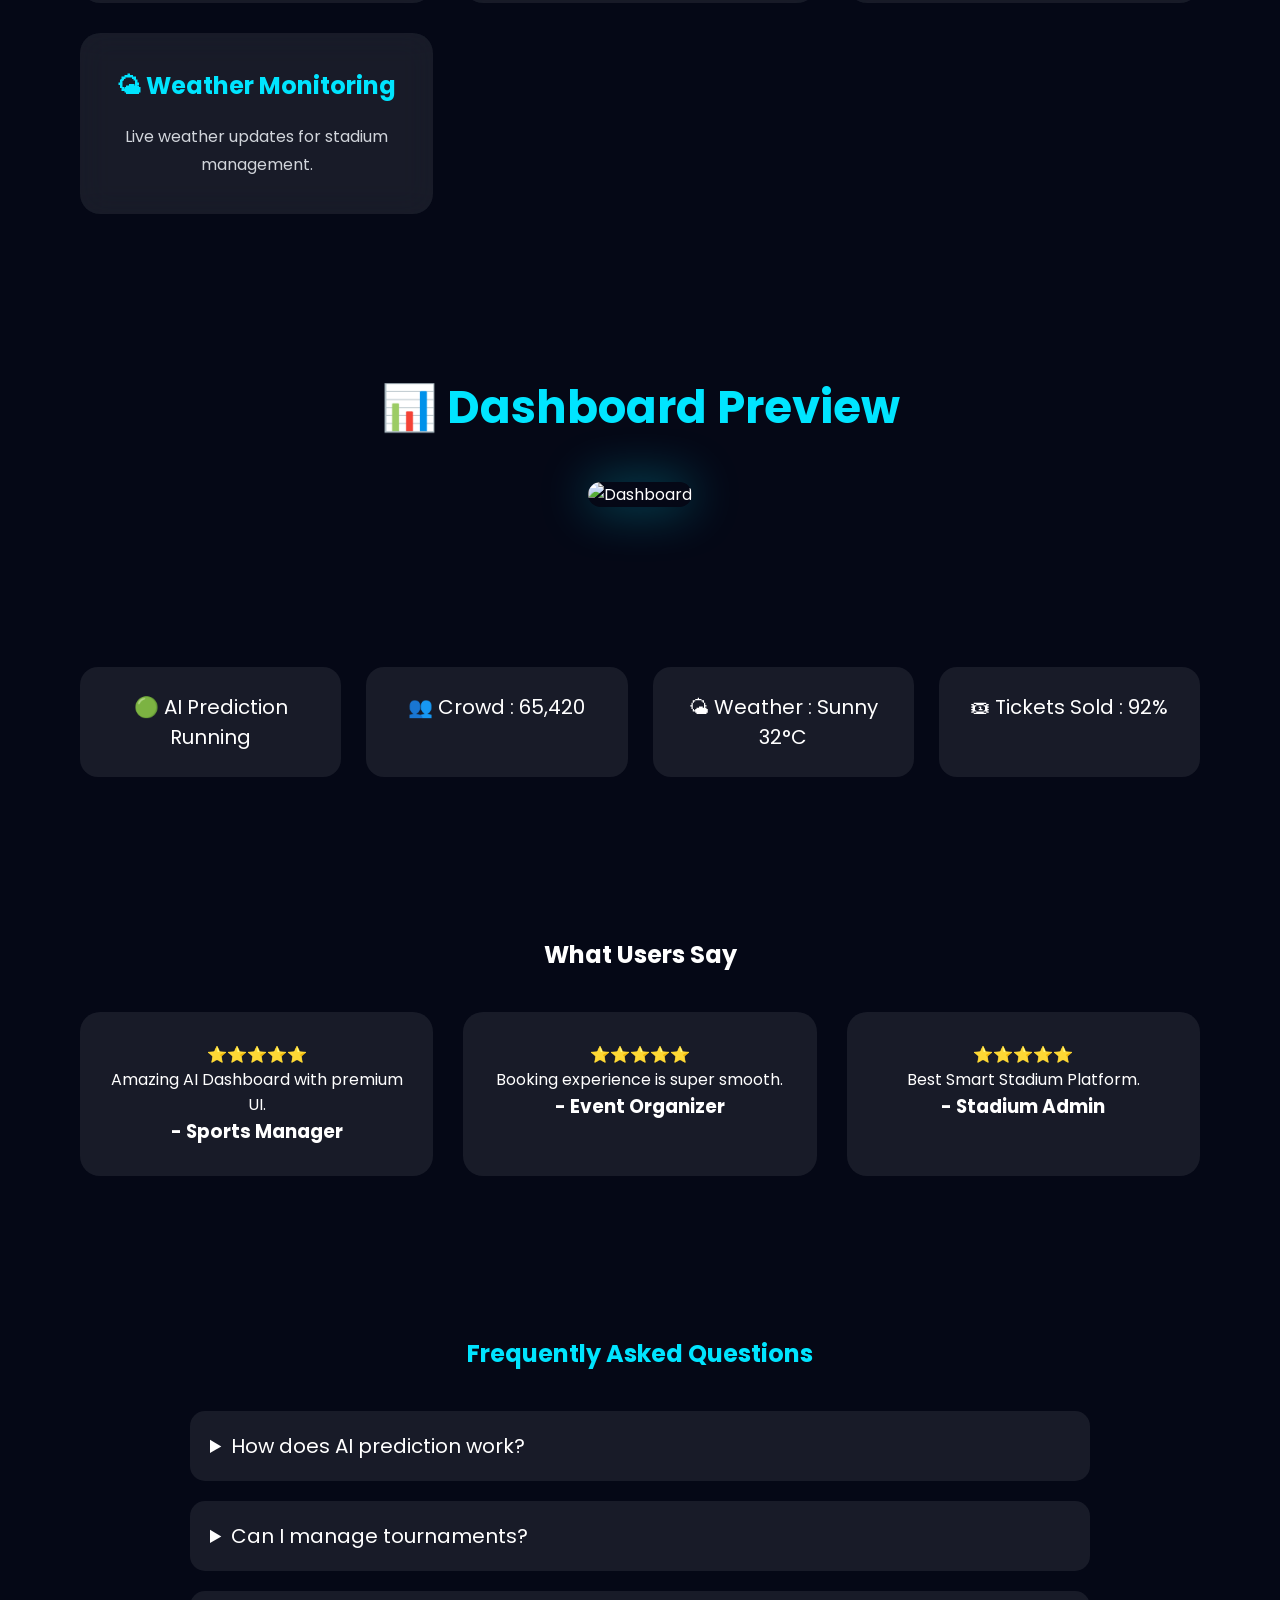
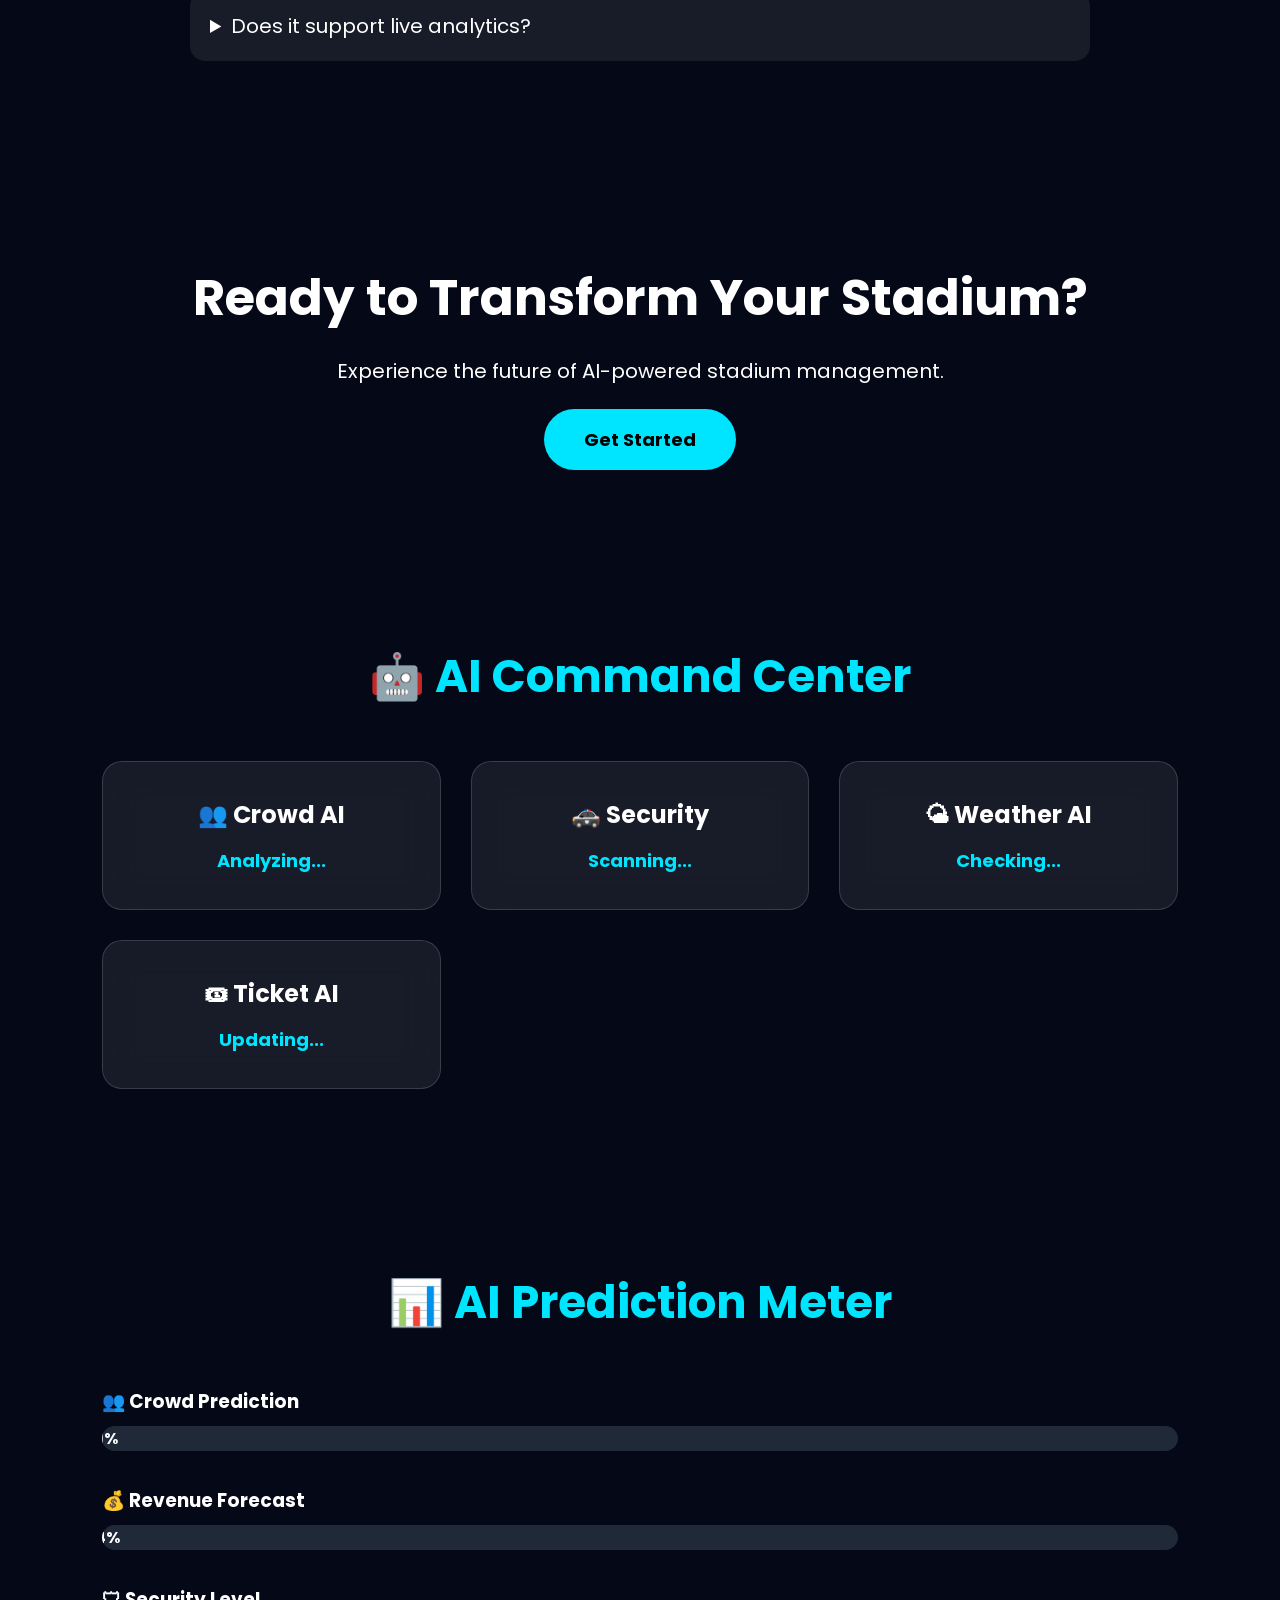
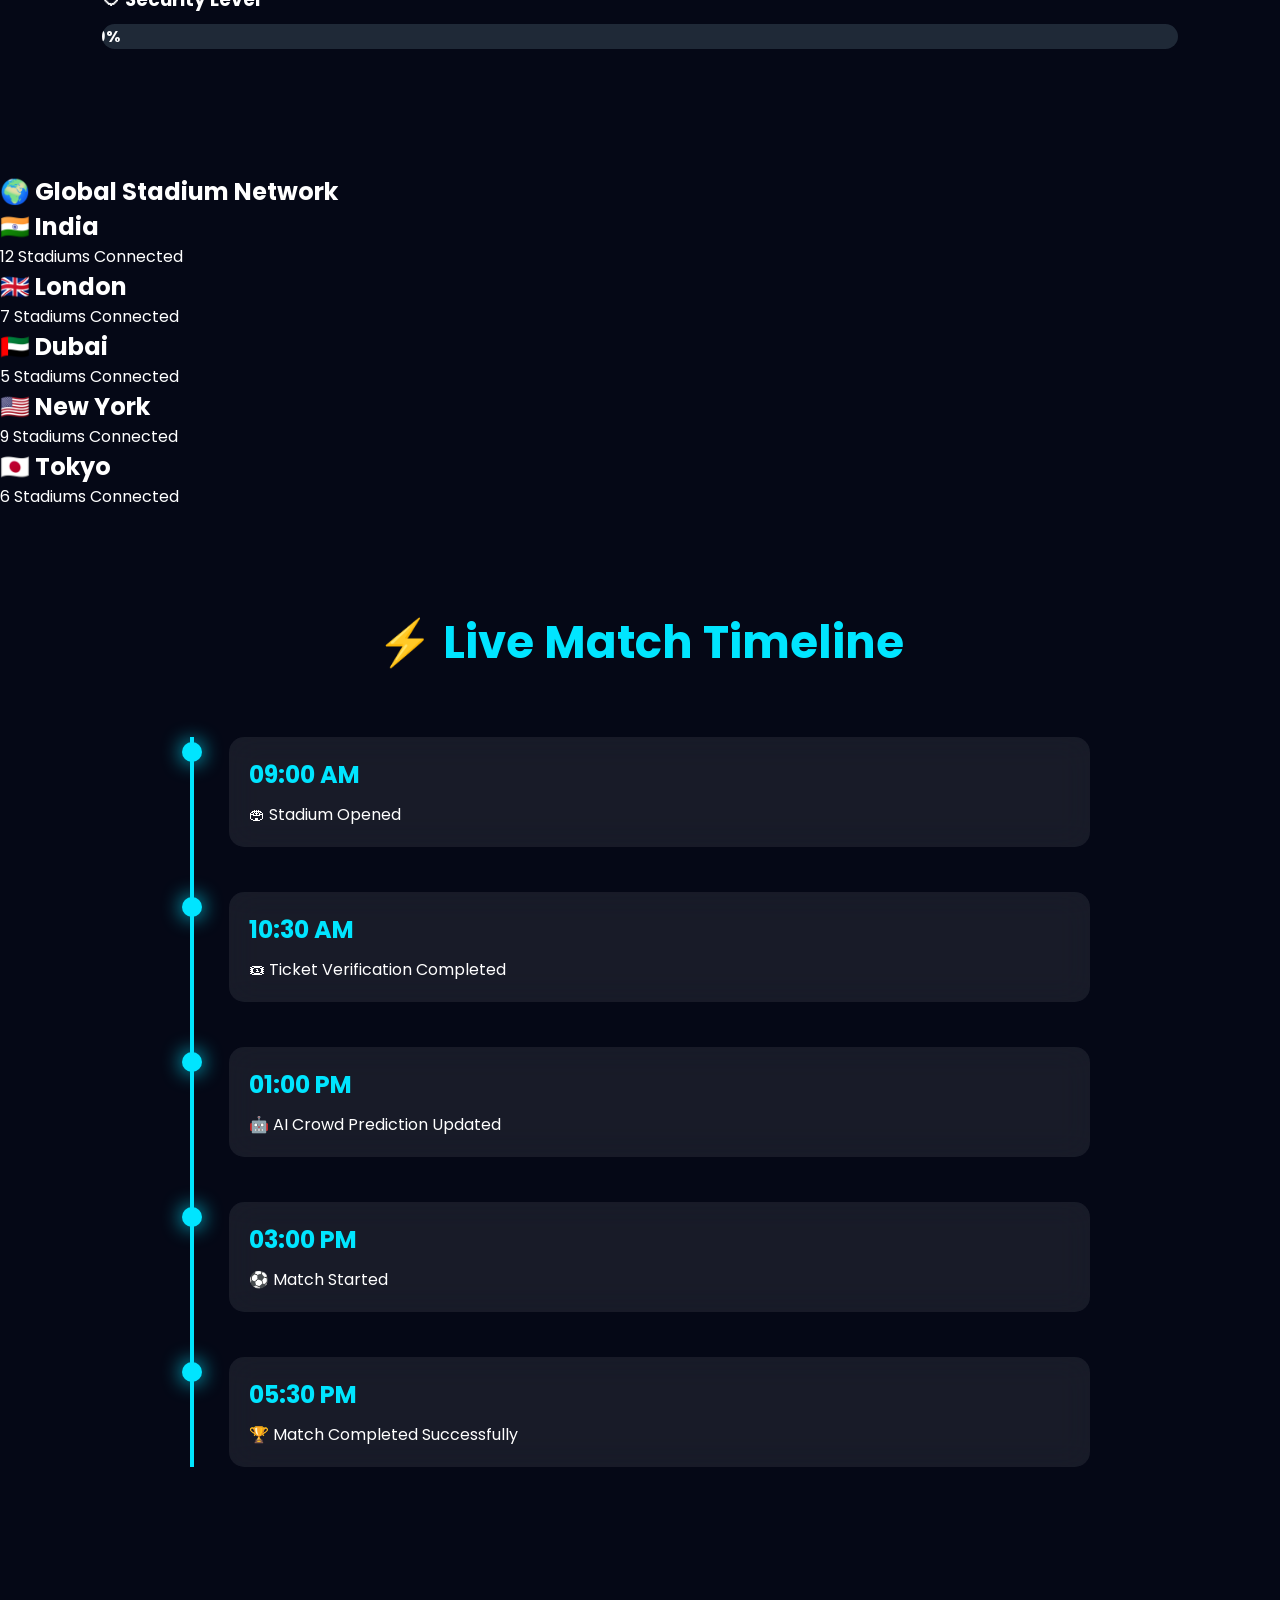
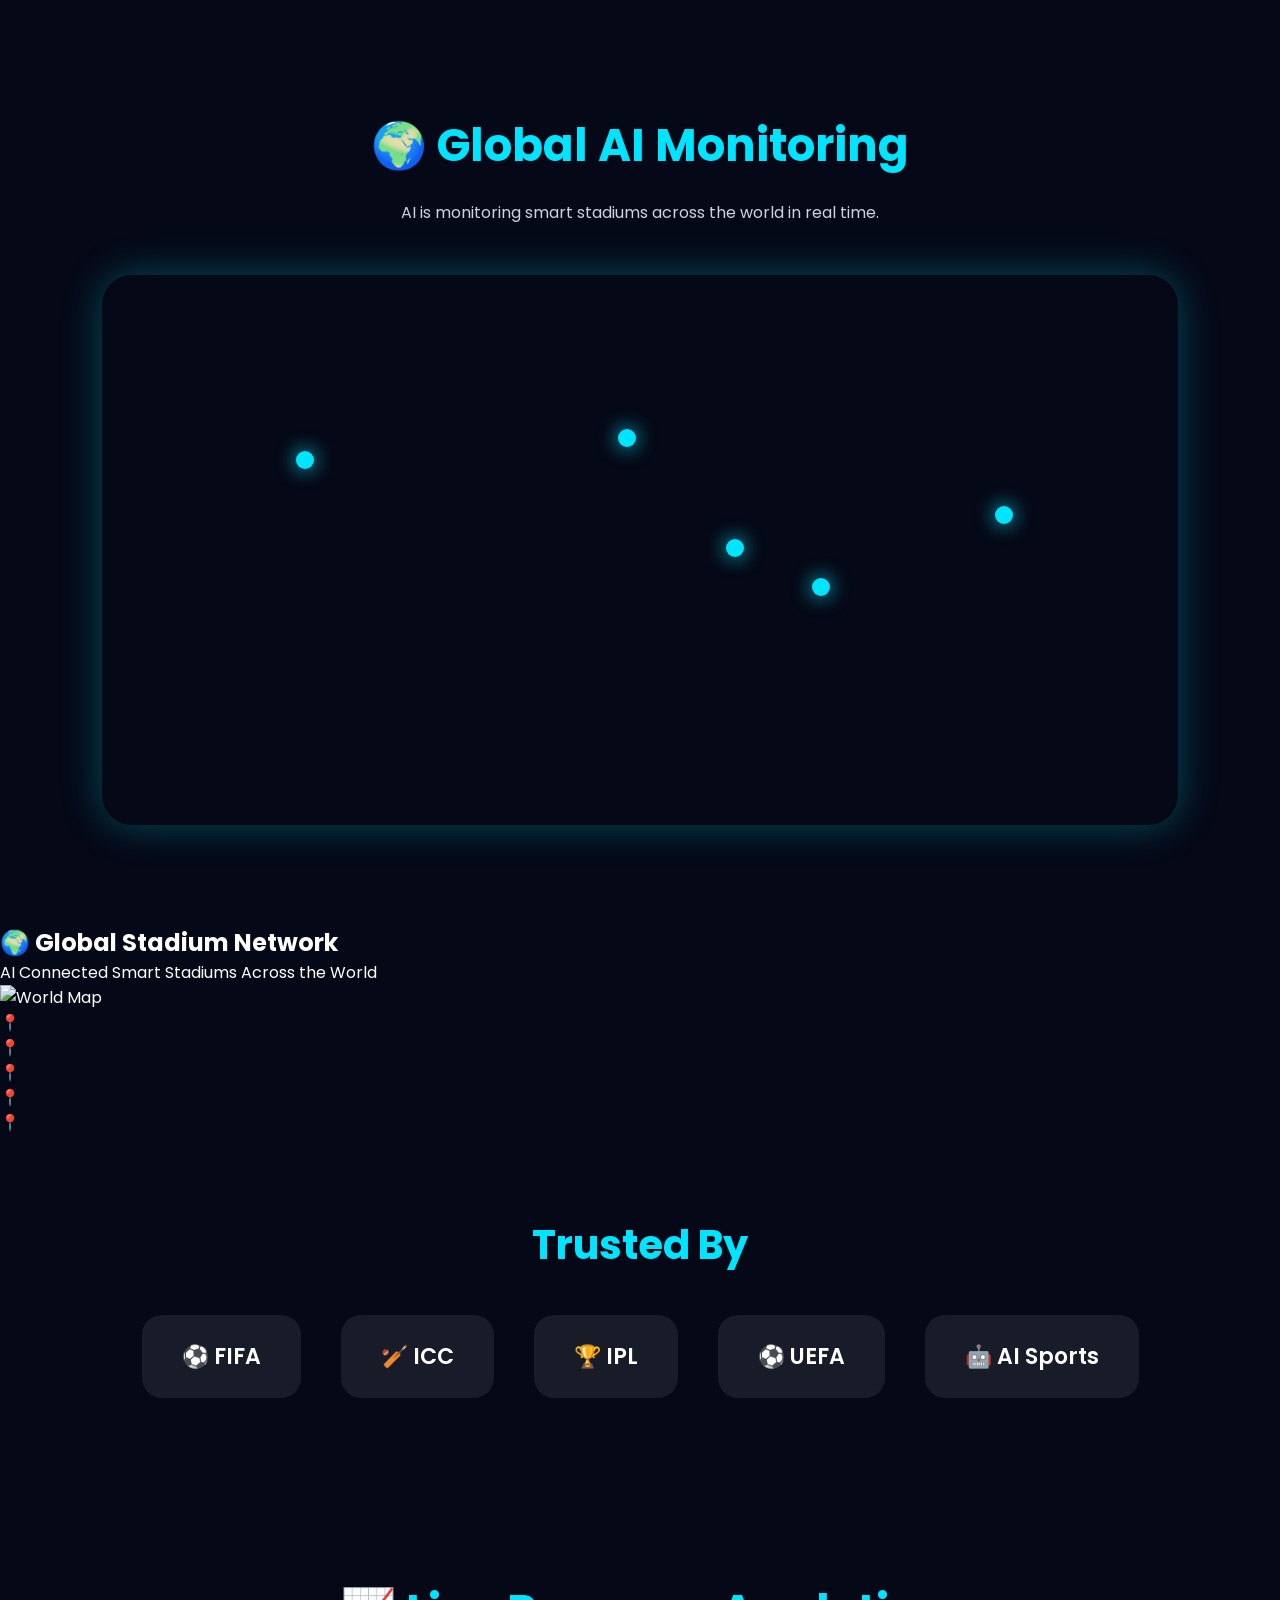
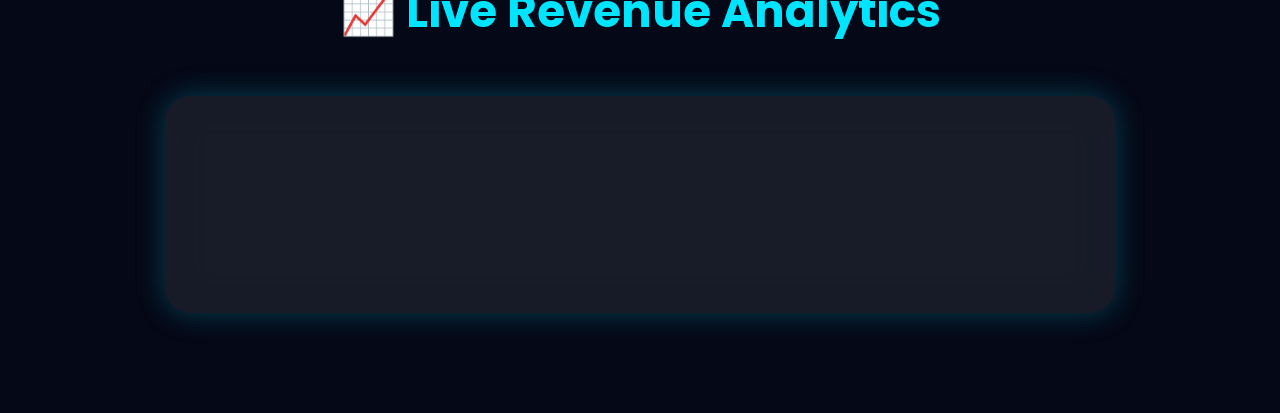
==== commit 7a22e112: "Update index.html" ====
--- a/index.html
+++ b/index.html
@@ -466,6 +466,29 @@
 
 </section>
 
+<section class="global-network">
+
+<h1>🌍 Global Stadium Network</h1>
+
+<p>
+AI Connected Smart Stadiums Across the World
+</p>
+
+<div class="map-box">
+
+<img src="https://images.unsplash.com/photo-1526778548025-fa2f459cd5ce?w=1200"
+alt="World Map">
+
+<div class="pin pin1">📍</div>
+<div class="pin pin2">📍</div>
+<div class="pin pin3">📍</div>
+<div class="pin pin4">📍</div>
+<div class="pin pin5">📍</div>
+
+</div>
+
+</section>
+
 <section class="trusted">
 
 <h1>Trusted By</h1>
--- a/css/style.css
+++ b/css/style.css
@@ -1259,3 +1259,48 @@
 
 }
 
+/* ==========================
+Revenue Analytics
+========================== */
+
+.analytics-chart{
+
+padding:100px 8%;
+
+text-align:center;
+
+}
+
+.analytics-chart h1{
+
+font-size:45px;
+
+margin-bottom:50px;
+
+color:#00E5FF;
+
+}
+
+.chart-box{
+
+max-width:950px;
+
+margin:auto;
+
+padding:30px;
+
+background:rgba(255,255,255,.08);
+
+border-radius:25px;
+
+backdrop-filter:blur(20px);
+
+box-shadow:0 0 30px rgba(0,229,255,.25);
+
+}
+
+canvas{
+
+max-height:450px;
+
+}
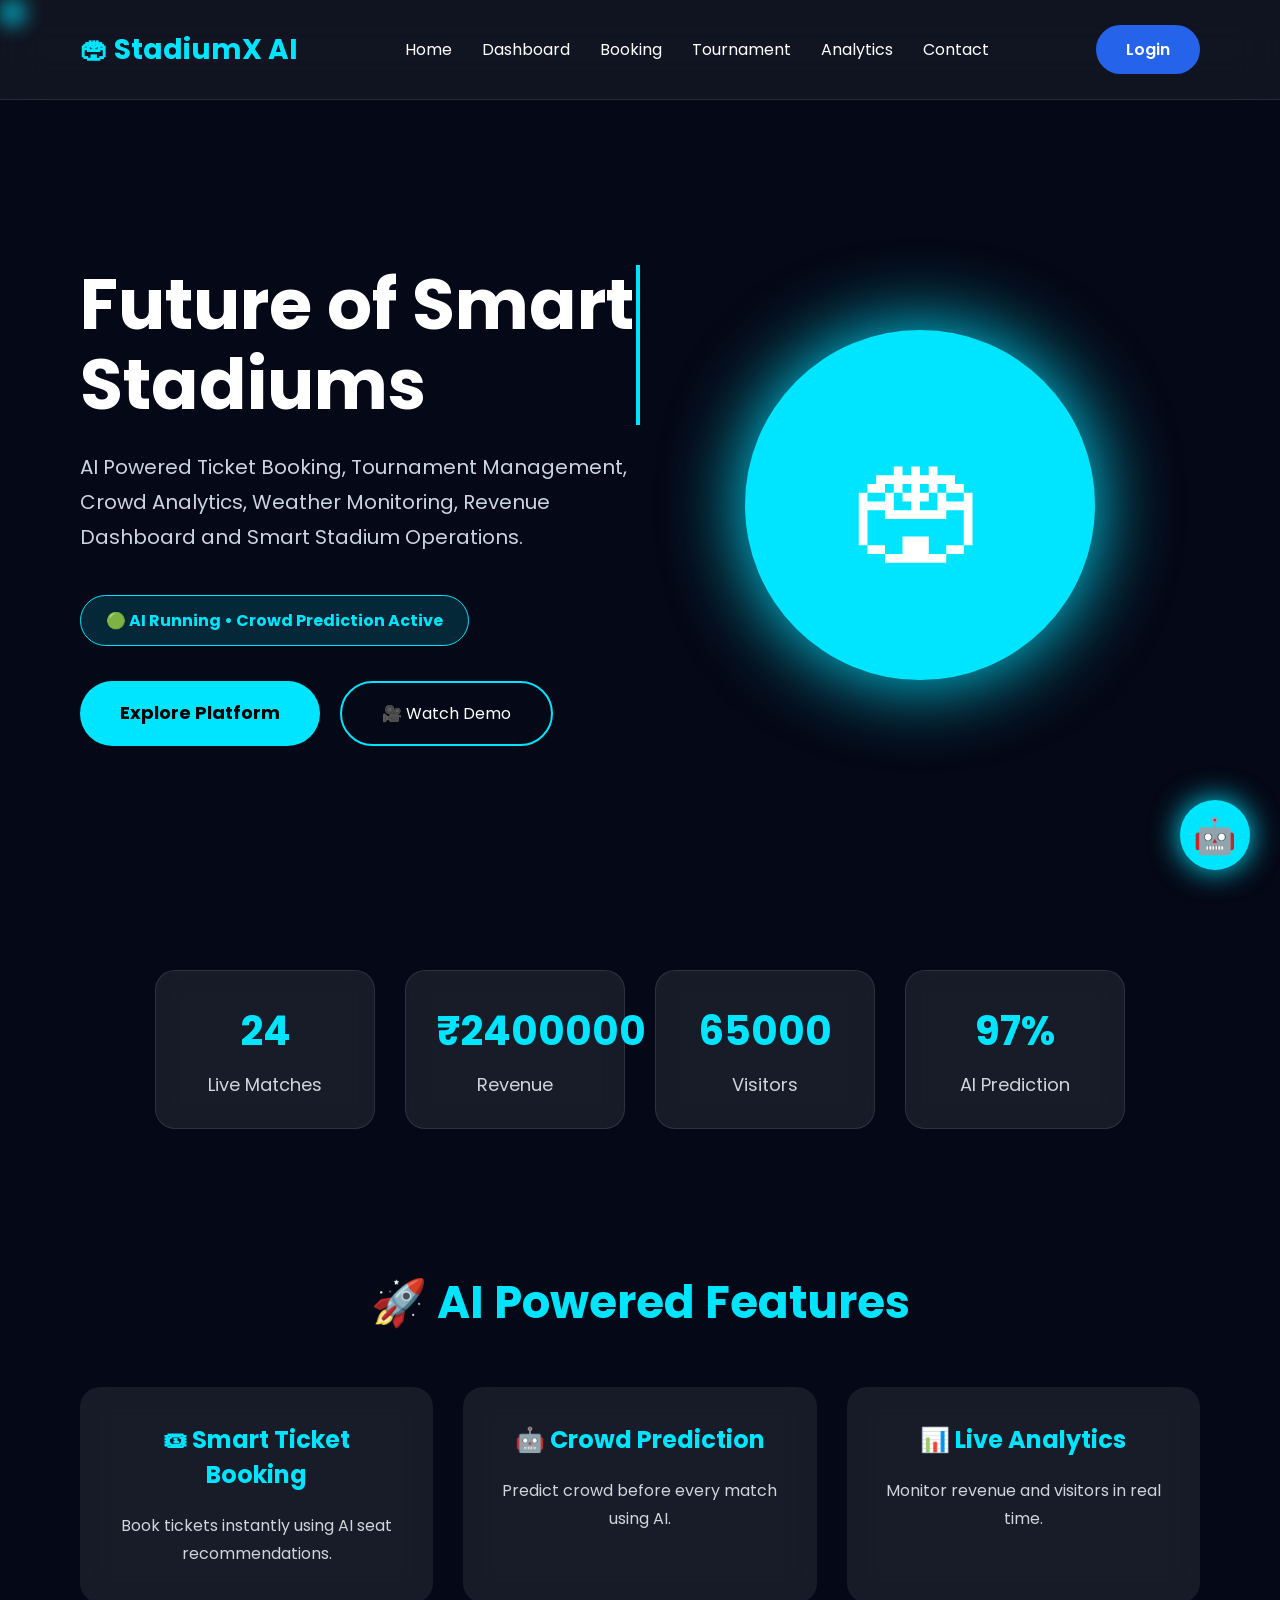
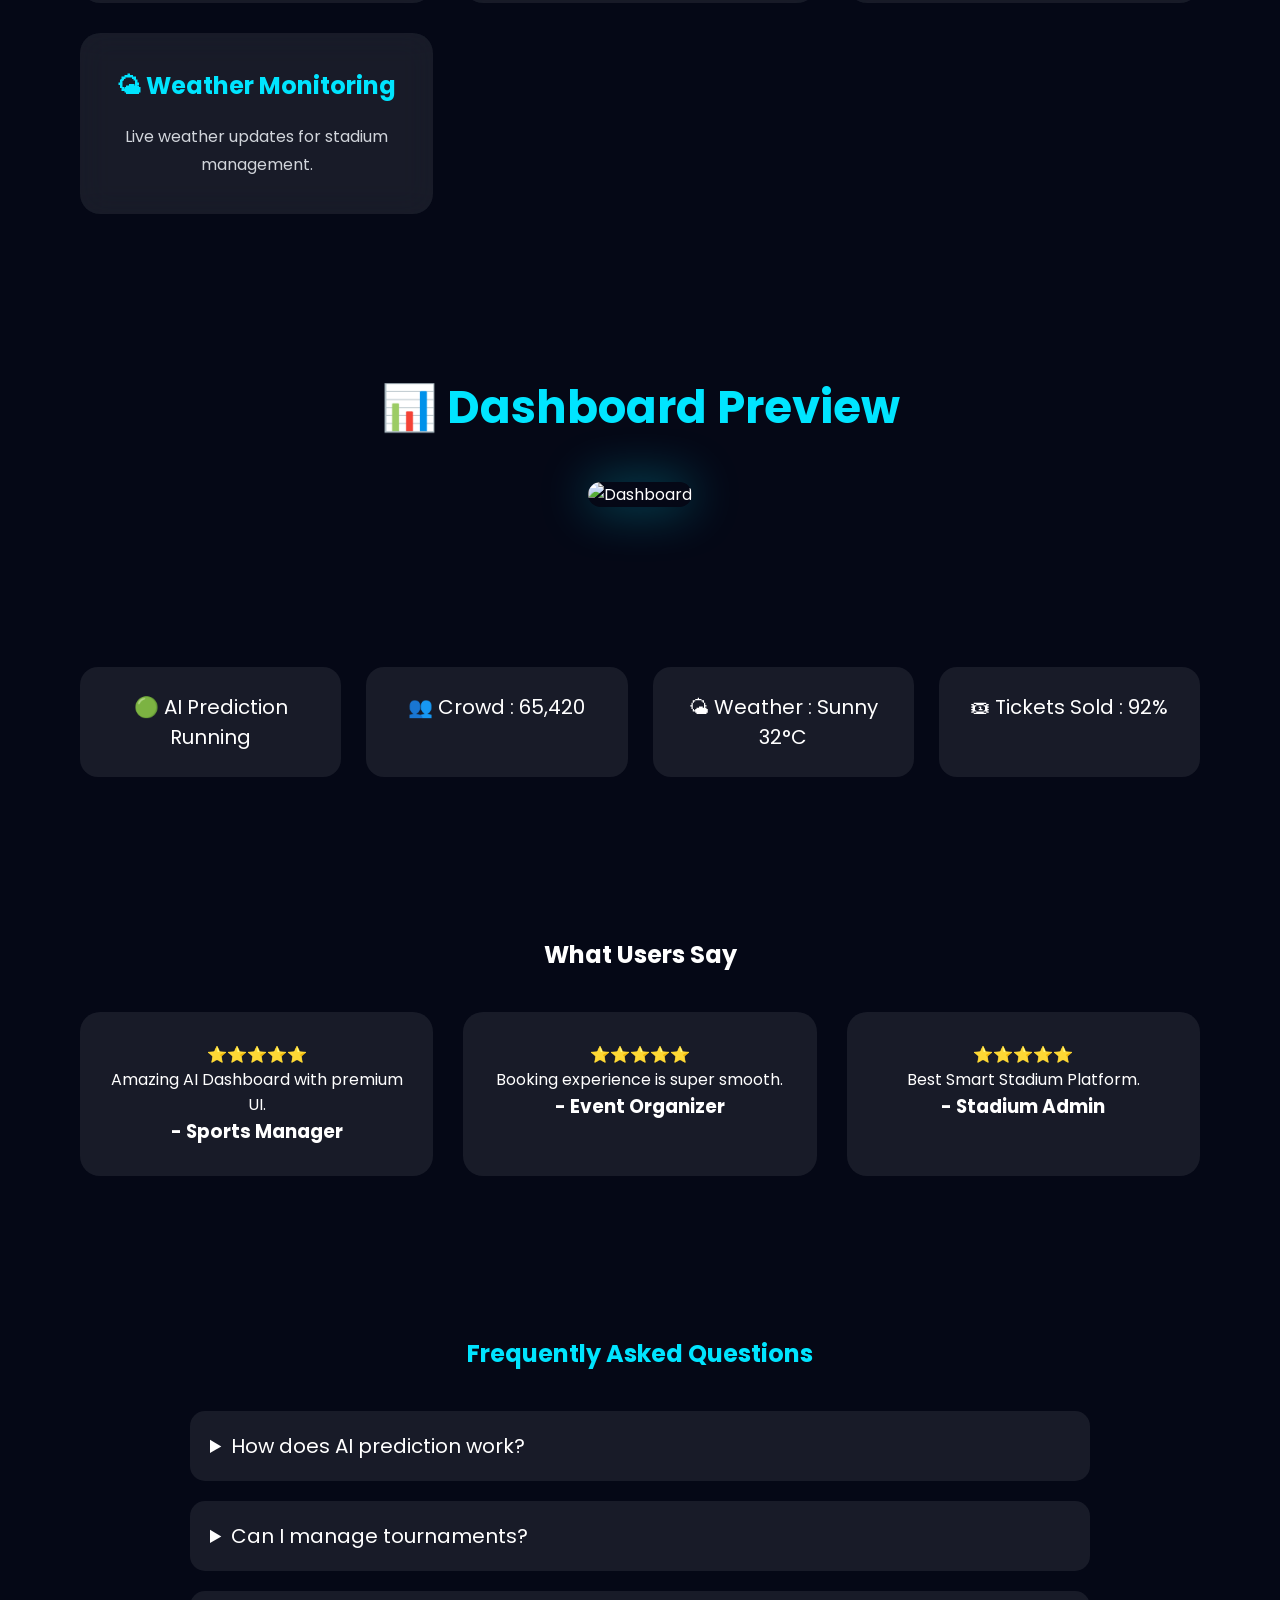
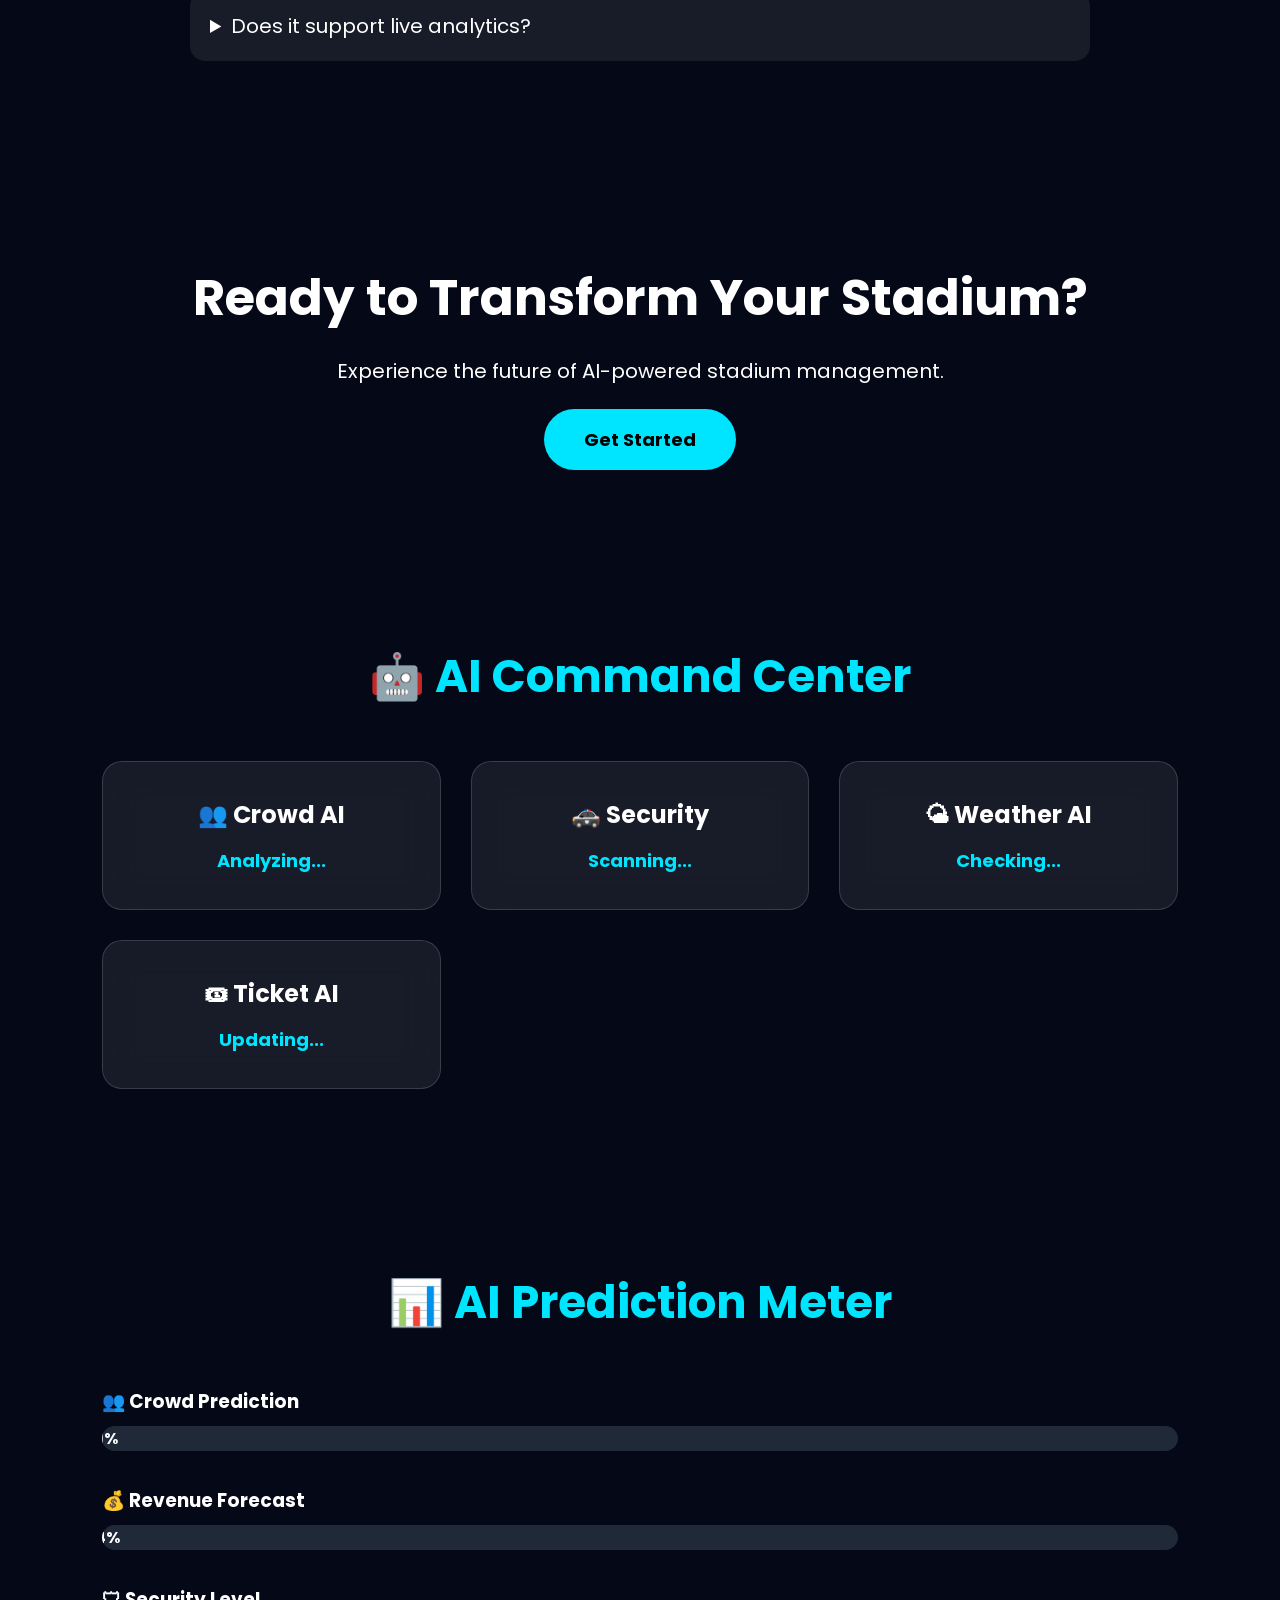
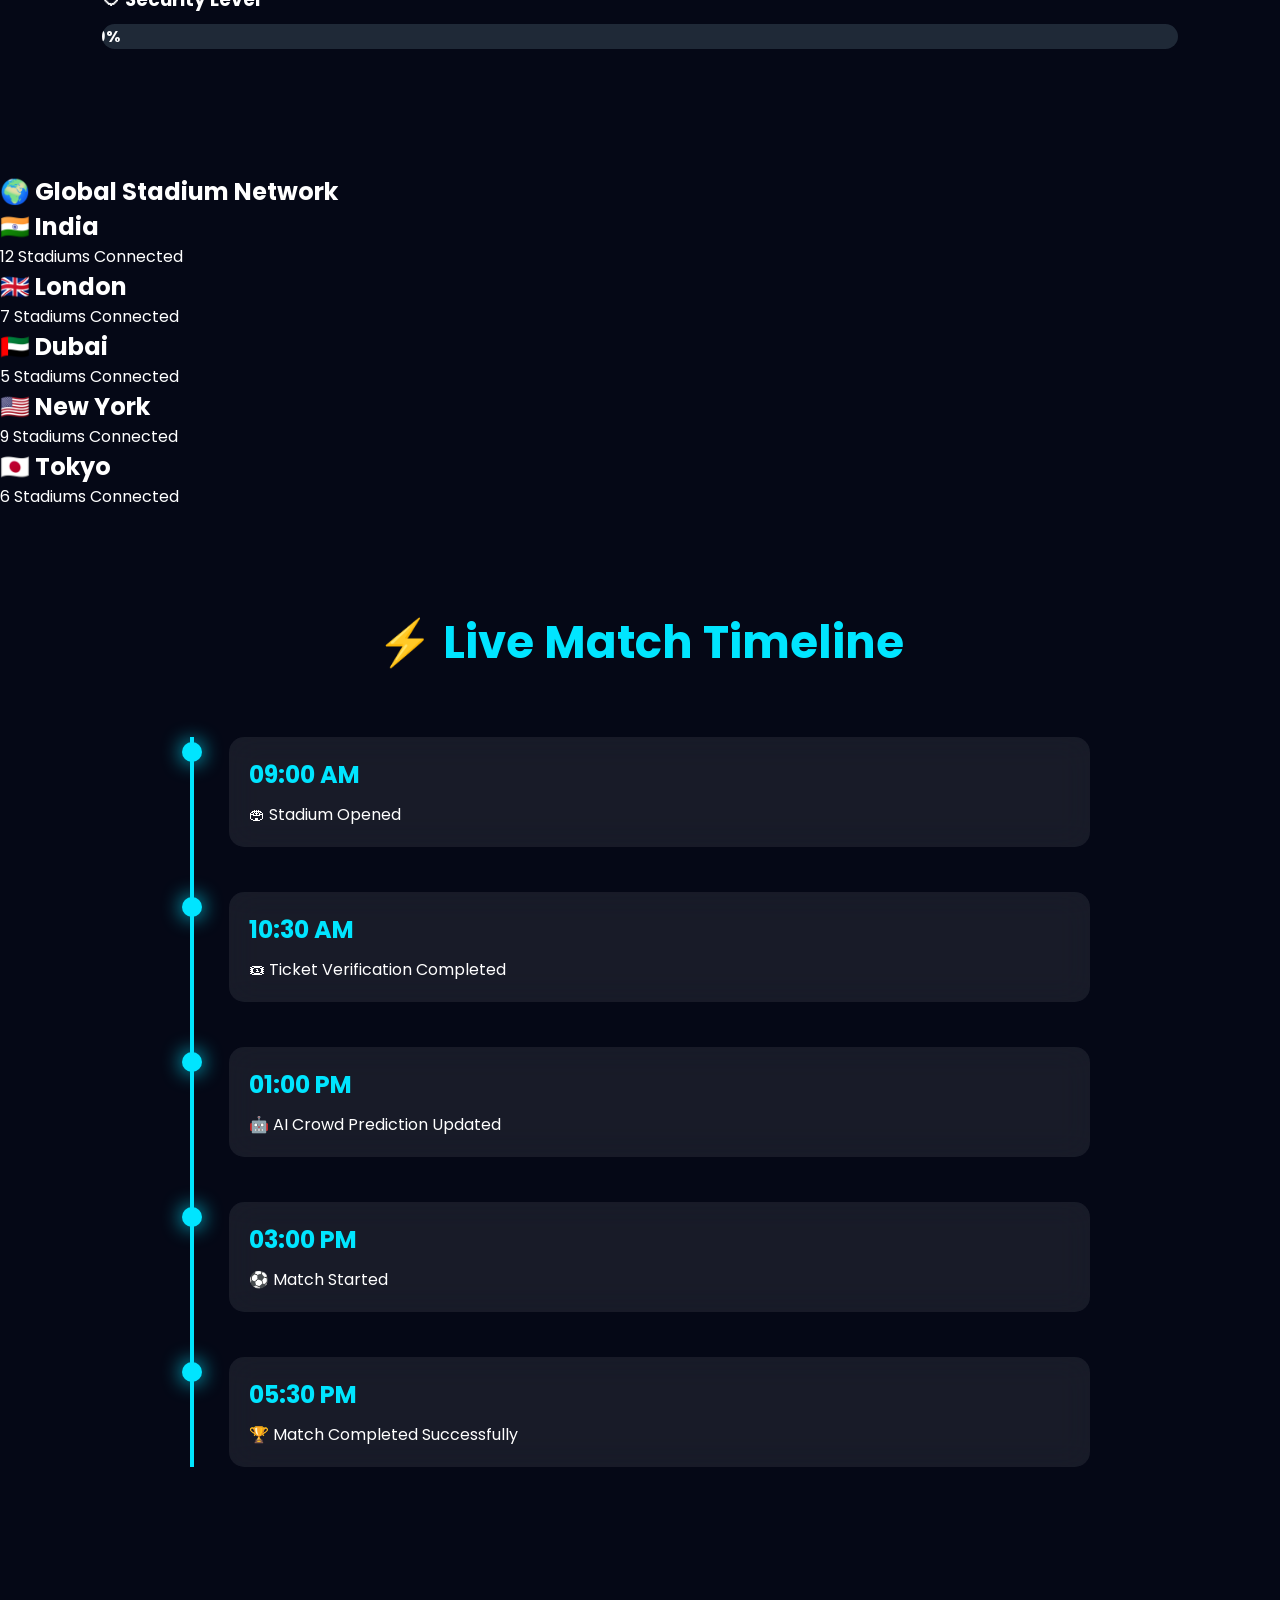
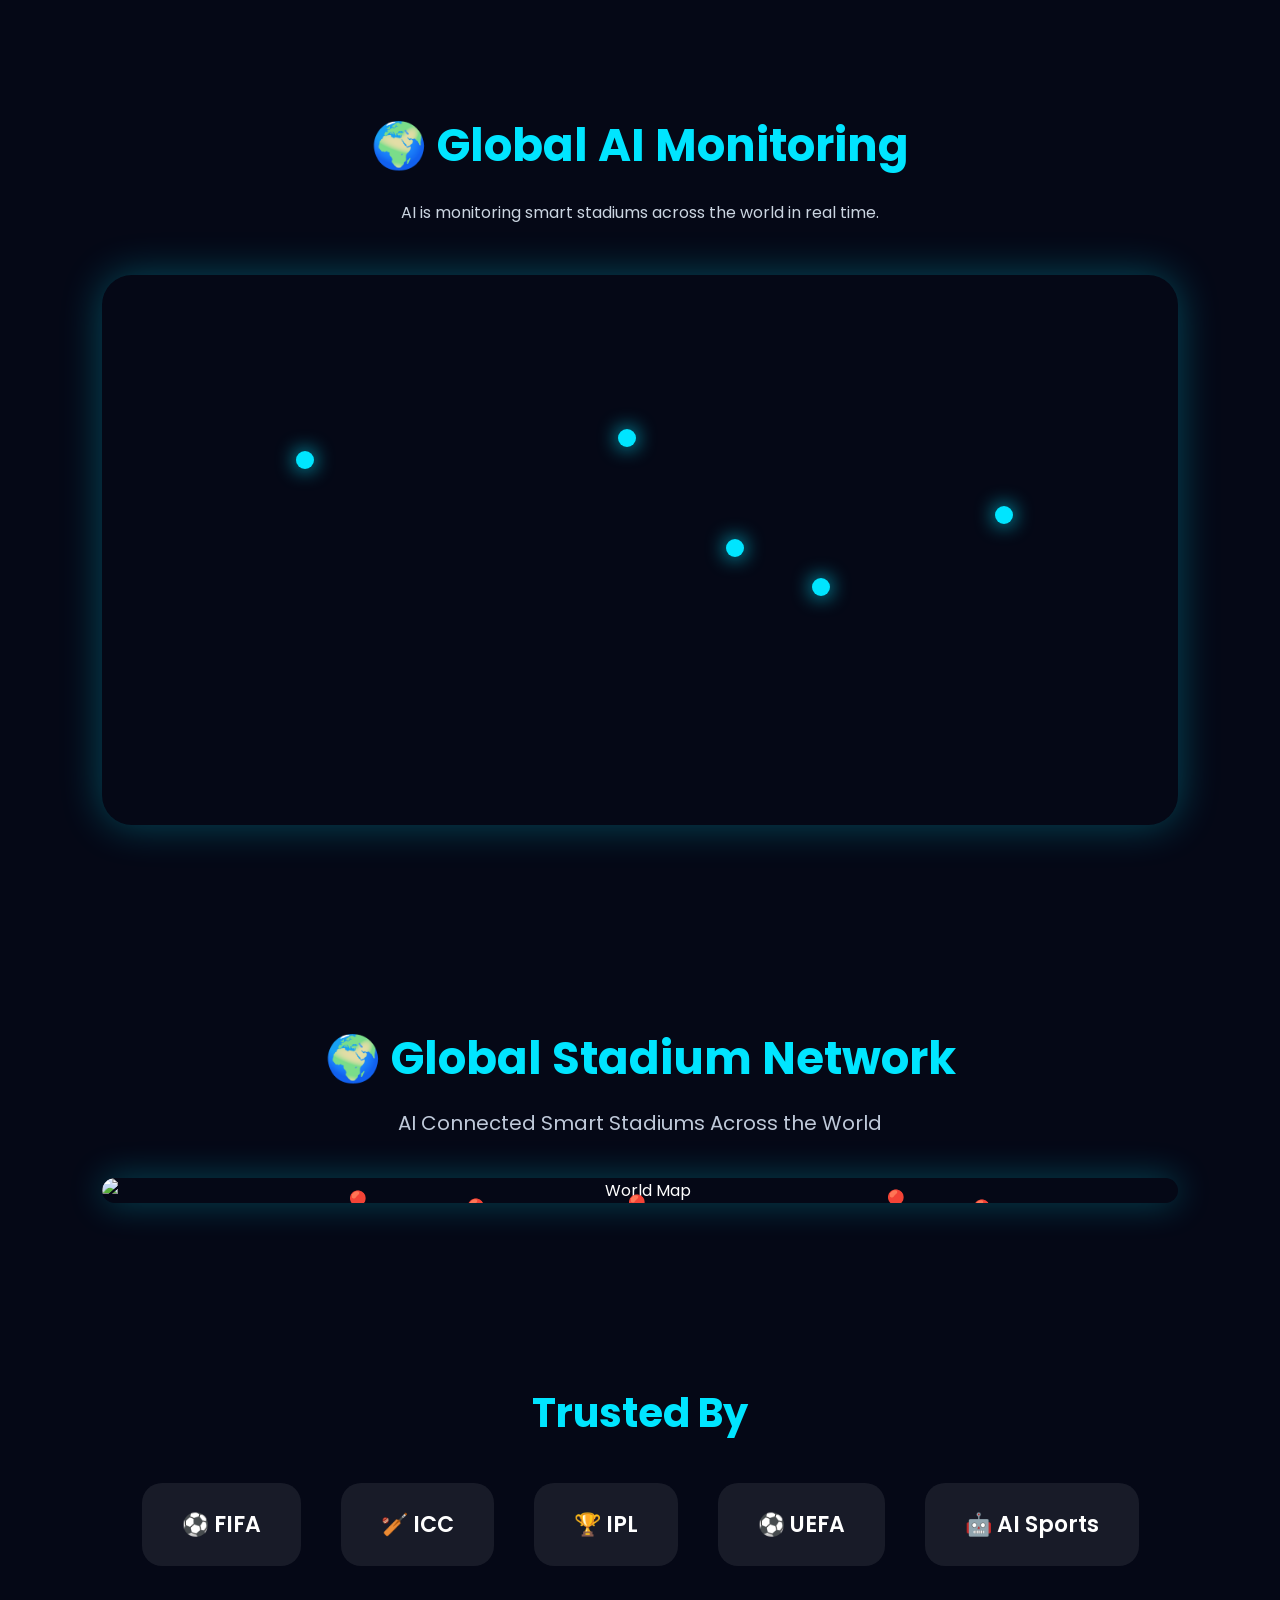
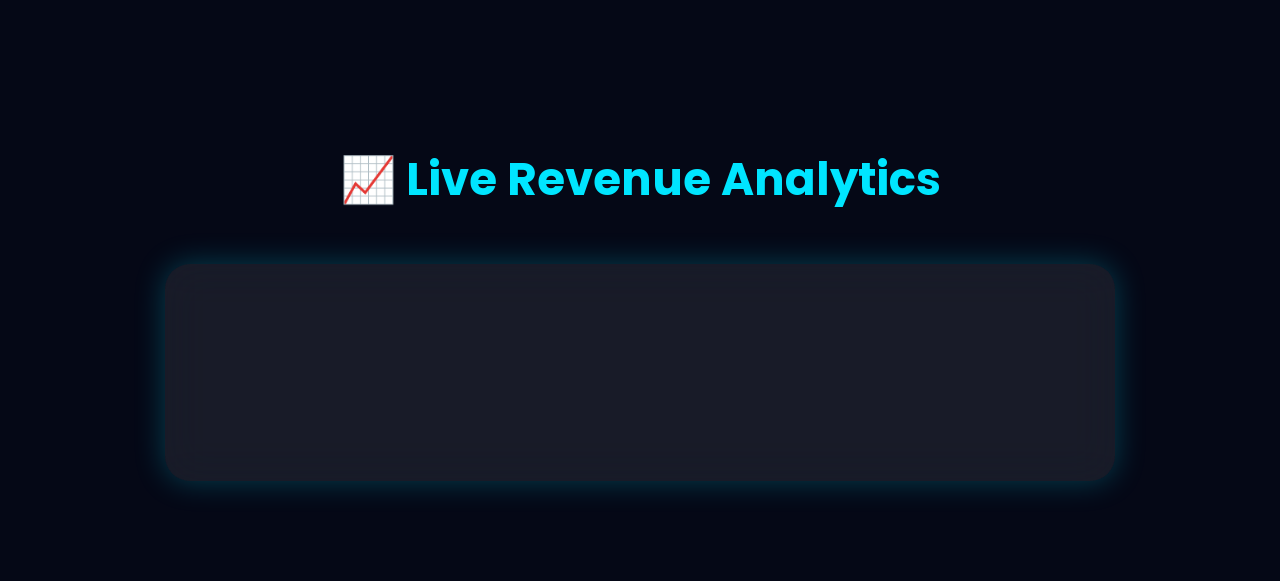
==== commit 84a9e687: "Update index.html" ====
--- a/index.html
+++ b/index.html
@@ -106,14 +106,29 @@
 
 <div class="right">
 
+<div class="hero-visual">
+
+<div class="glow-ring ring1"></div>
+
+<div class="glow-ring ring2"></div>
+
+<div class="glow-ring ring3"></div>
+
 <div class="circle">
 
 🏟
 
 </div>
 
-</div>
-
+<div class="floating-orb orb1"></div>
+
+<div class="floating-orb orb2"></div>
+
+<div class="floating-orb orb3"></div>
+
+</div>
+
+</div>
 </section>
   
 <section class="stats">
--- a/css/style.css
+++ b/css/style.css
@@ -1304,3 +1304,133 @@
 max-height:450px;
 
 }
+
+/*=========================
+Global Network
+=========================*/
+
+.global-network{
+
+padding:100px 8%;
+
+text-align:center;
+
+}
+
+.global-network h1{
+
+font-size:45px;
+
+margin-bottom:15px;
+
+color:#00E5FF;
+
+}
+
+.global-network p{
+
+color:#bfc9d9;
+
+margin-bottom:40px;
+
+font-size:20px;
+
+}
+
+.map-box{
+
+position:relative;
+
+max-width:1100px;
+
+margin:auto;
+
+overflow:hidden;
+
+border-radius:25px;
+
+box-shadow:0 0 35px rgba(0,229,255,.3);
+
+}
+
+.map-box img{
+
+width:100%;
+
+display:block;
+
+border-radius:25px;
+
+}
+
+.pin{
+
+position:absolute;
+
+font-size:30px;
+
+animation:pinPulse 2s infinite;
+
+}
+
+.pin1{
+
+top:28%;
+
+left:22%;
+
+}
+
+.pin2{
+
+top:42%;
+
+left:48%;
+
+}
+
+.pin3{
+
+top:25%;
+
+left:72%;
+
+}
+
+.pin4{
+
+top:65%;
+
+left:80%;
+
+}
+
+.pin5{
+
+top:58%;
+
+left:33%;
+
+}
+
+@keyframes pinPulse{
+
+0%{
+
+transform:scale(1);
+
+}
+
+50%{
+
+transform:scale(1.4);
+
+}
+
+100%{
+
+transform:scale(1);
+
+}
+
+}
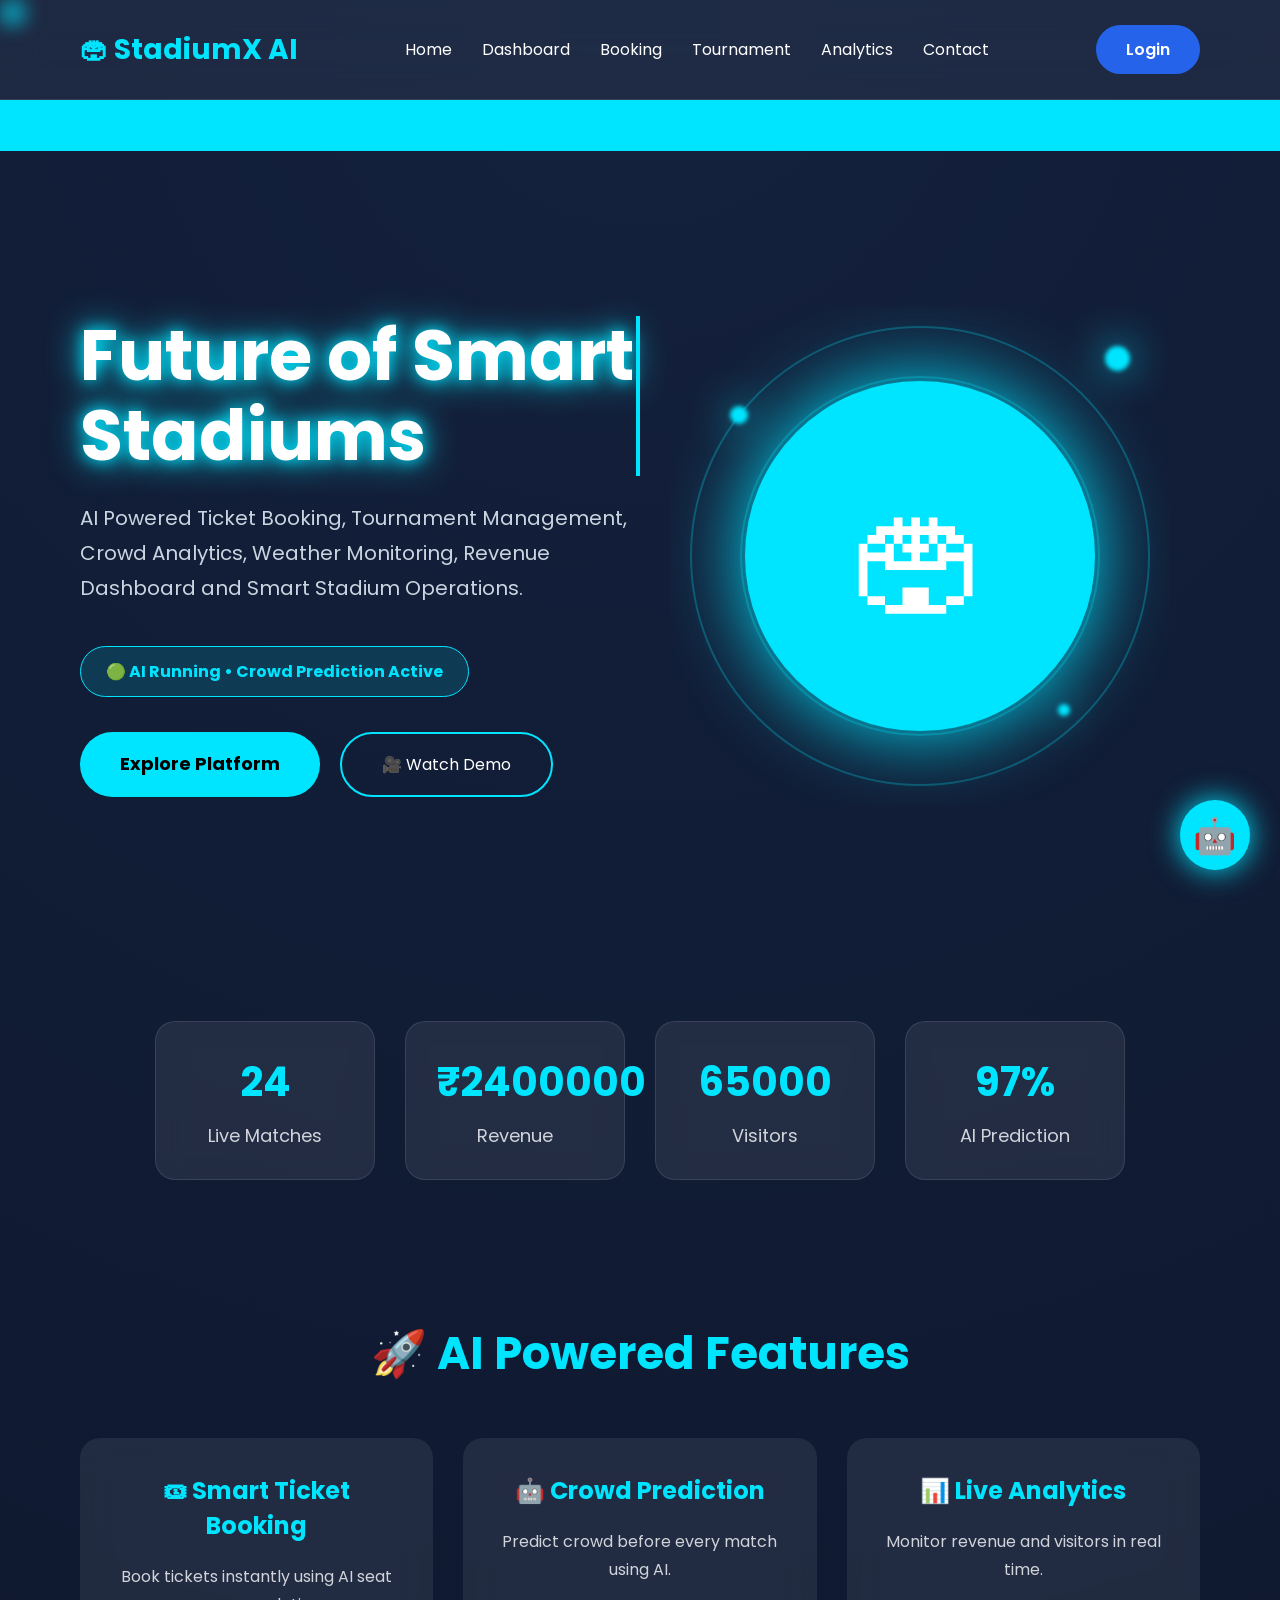
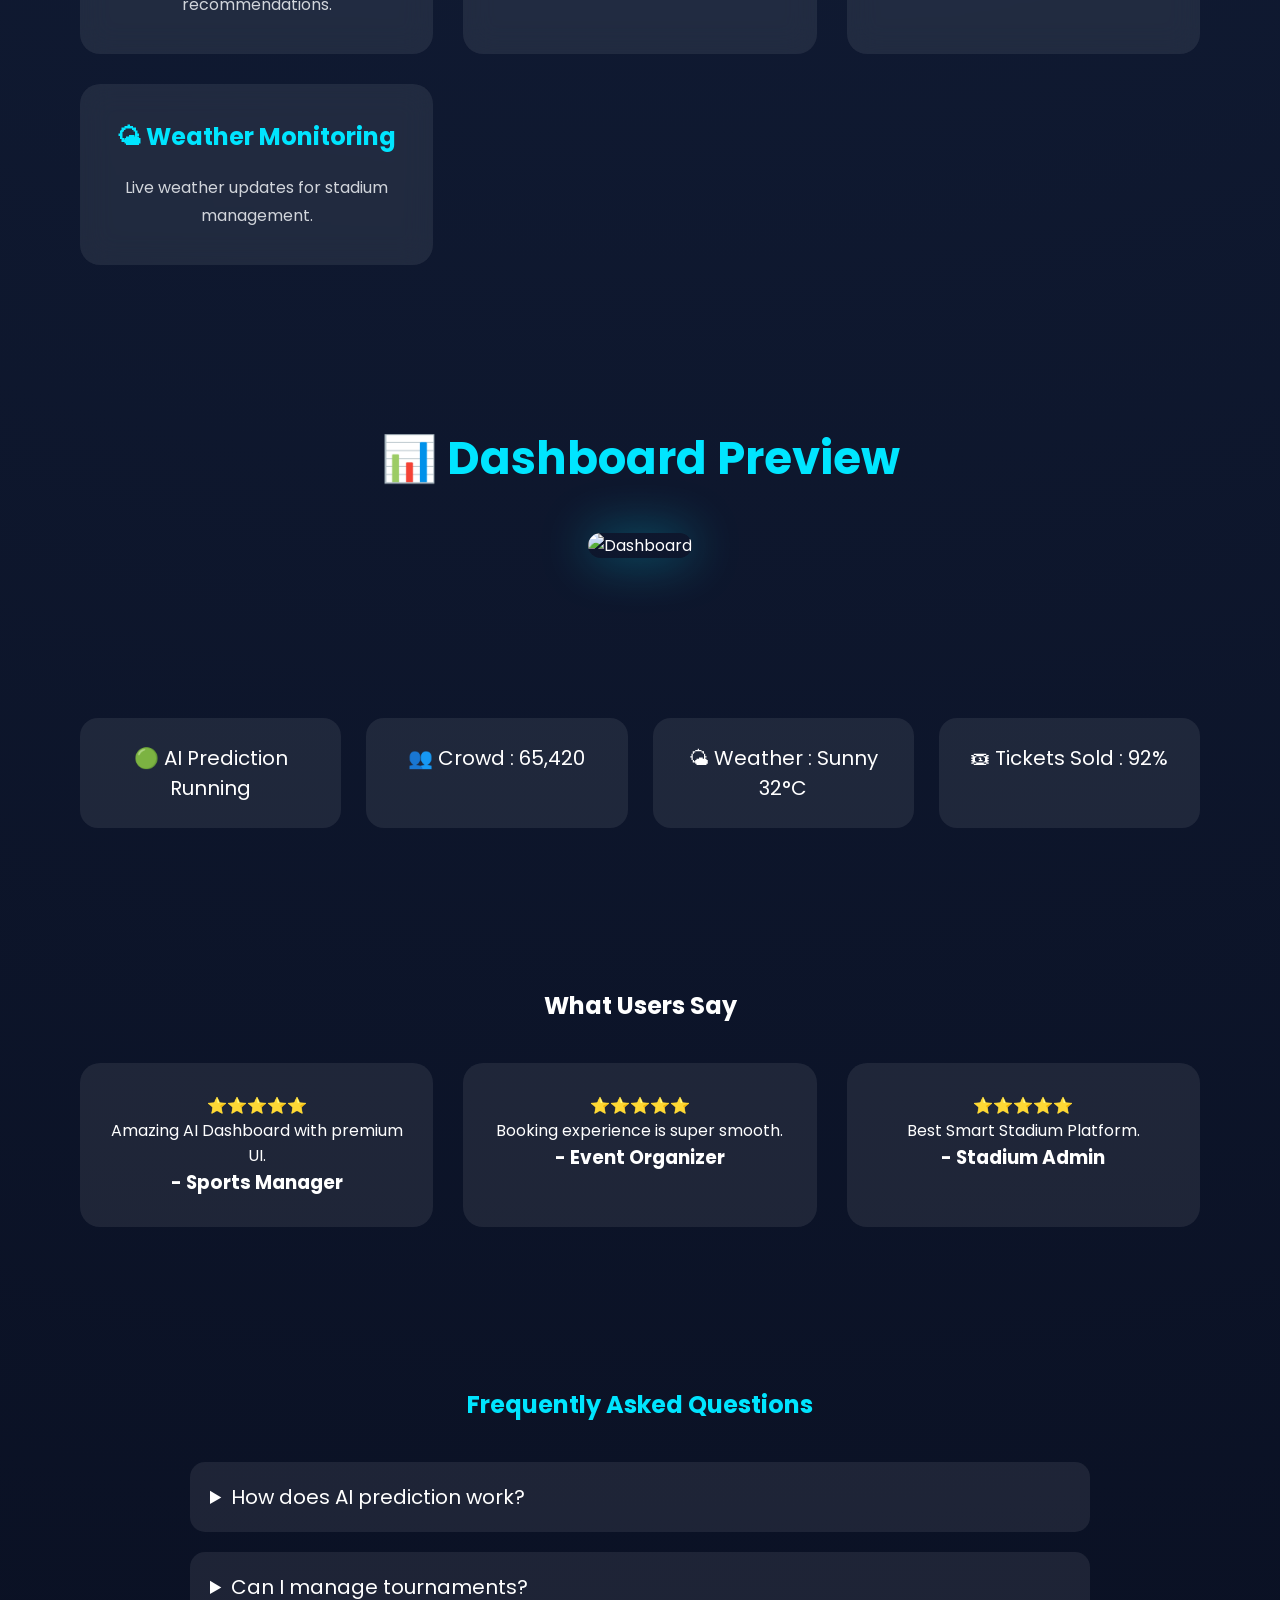
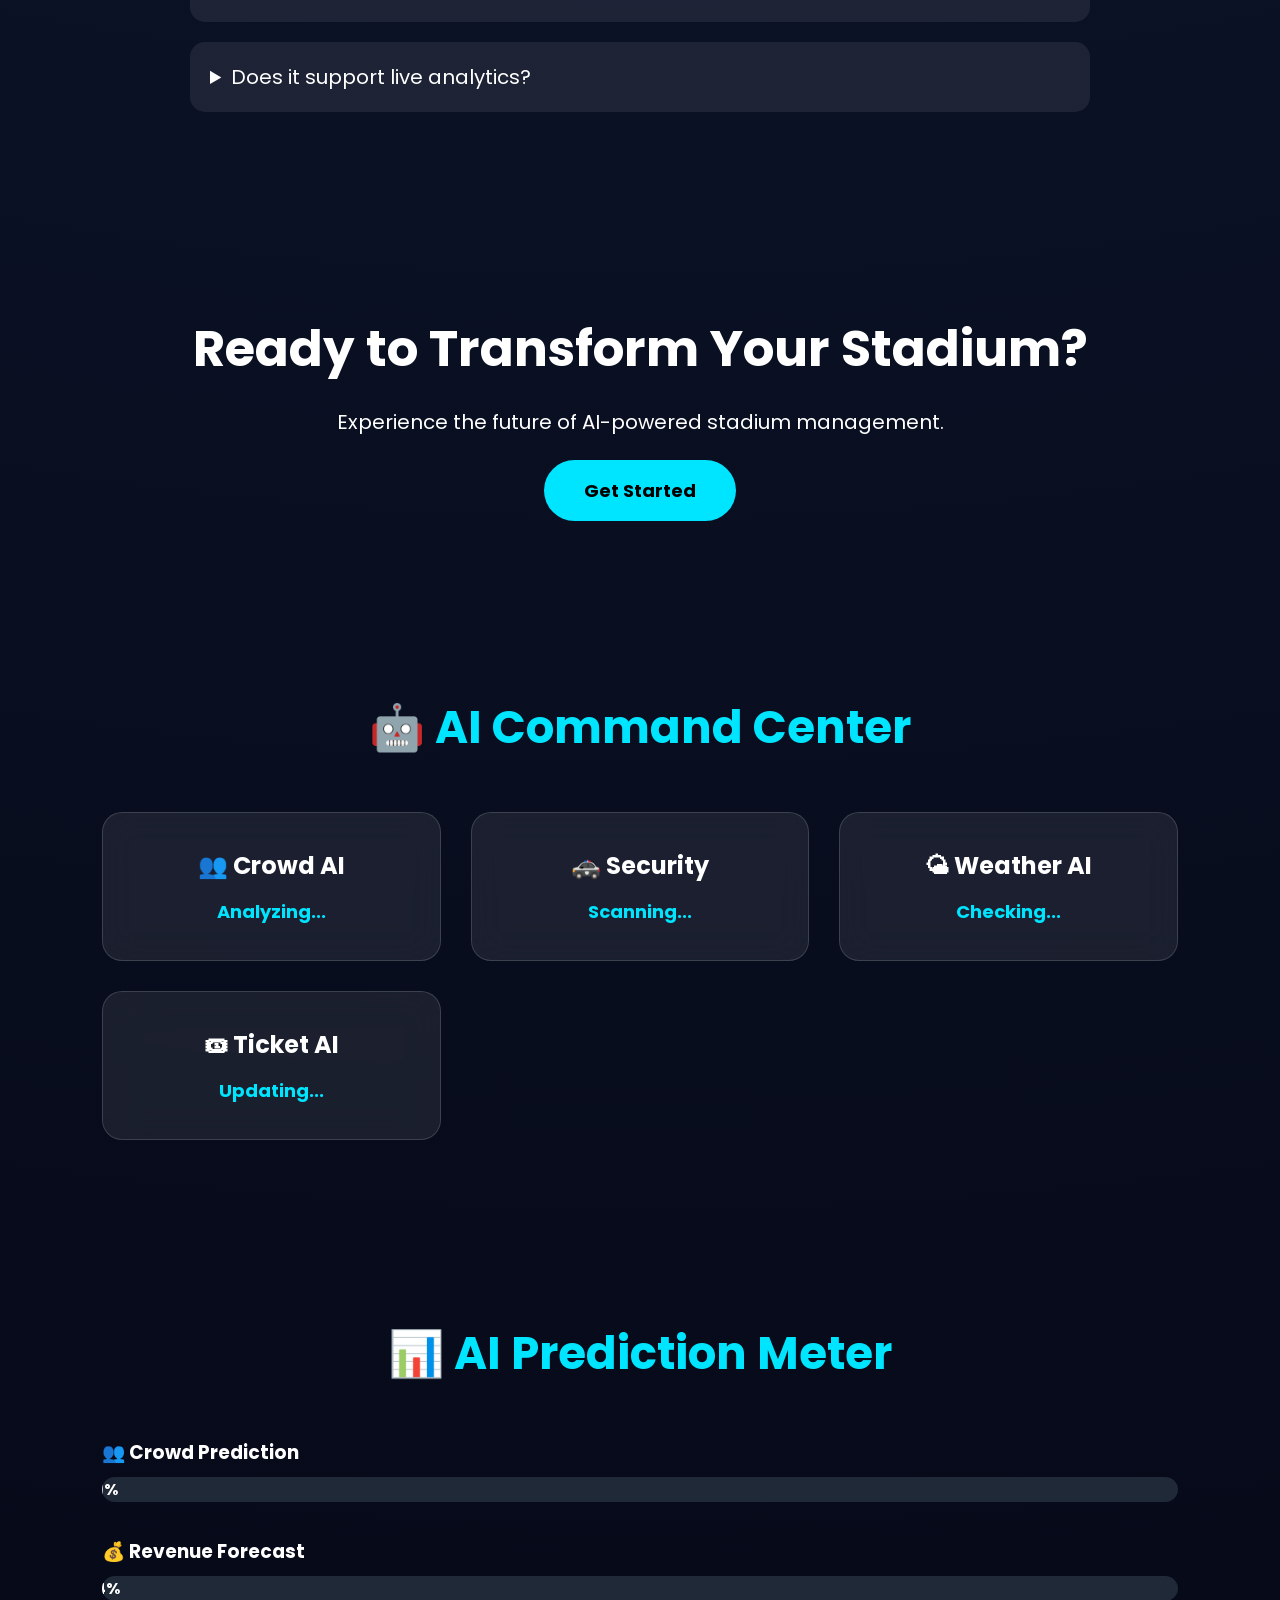
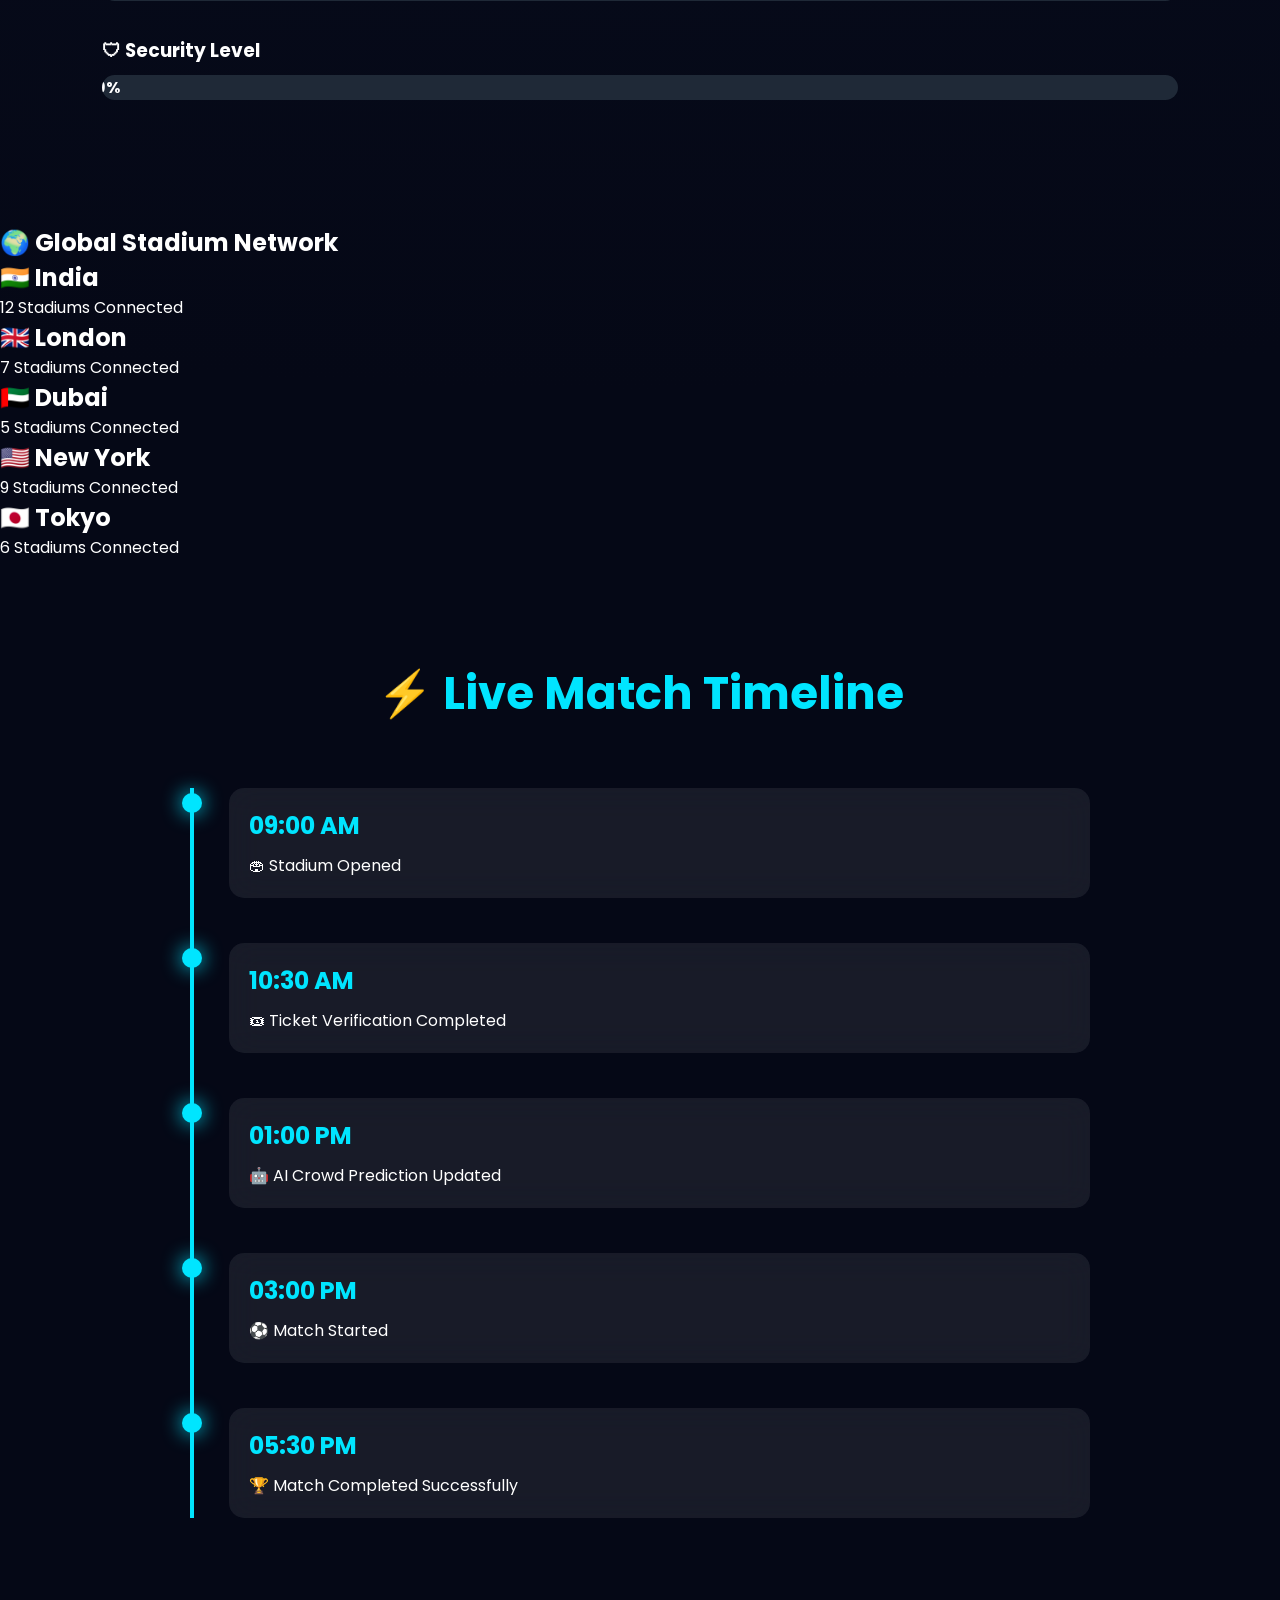
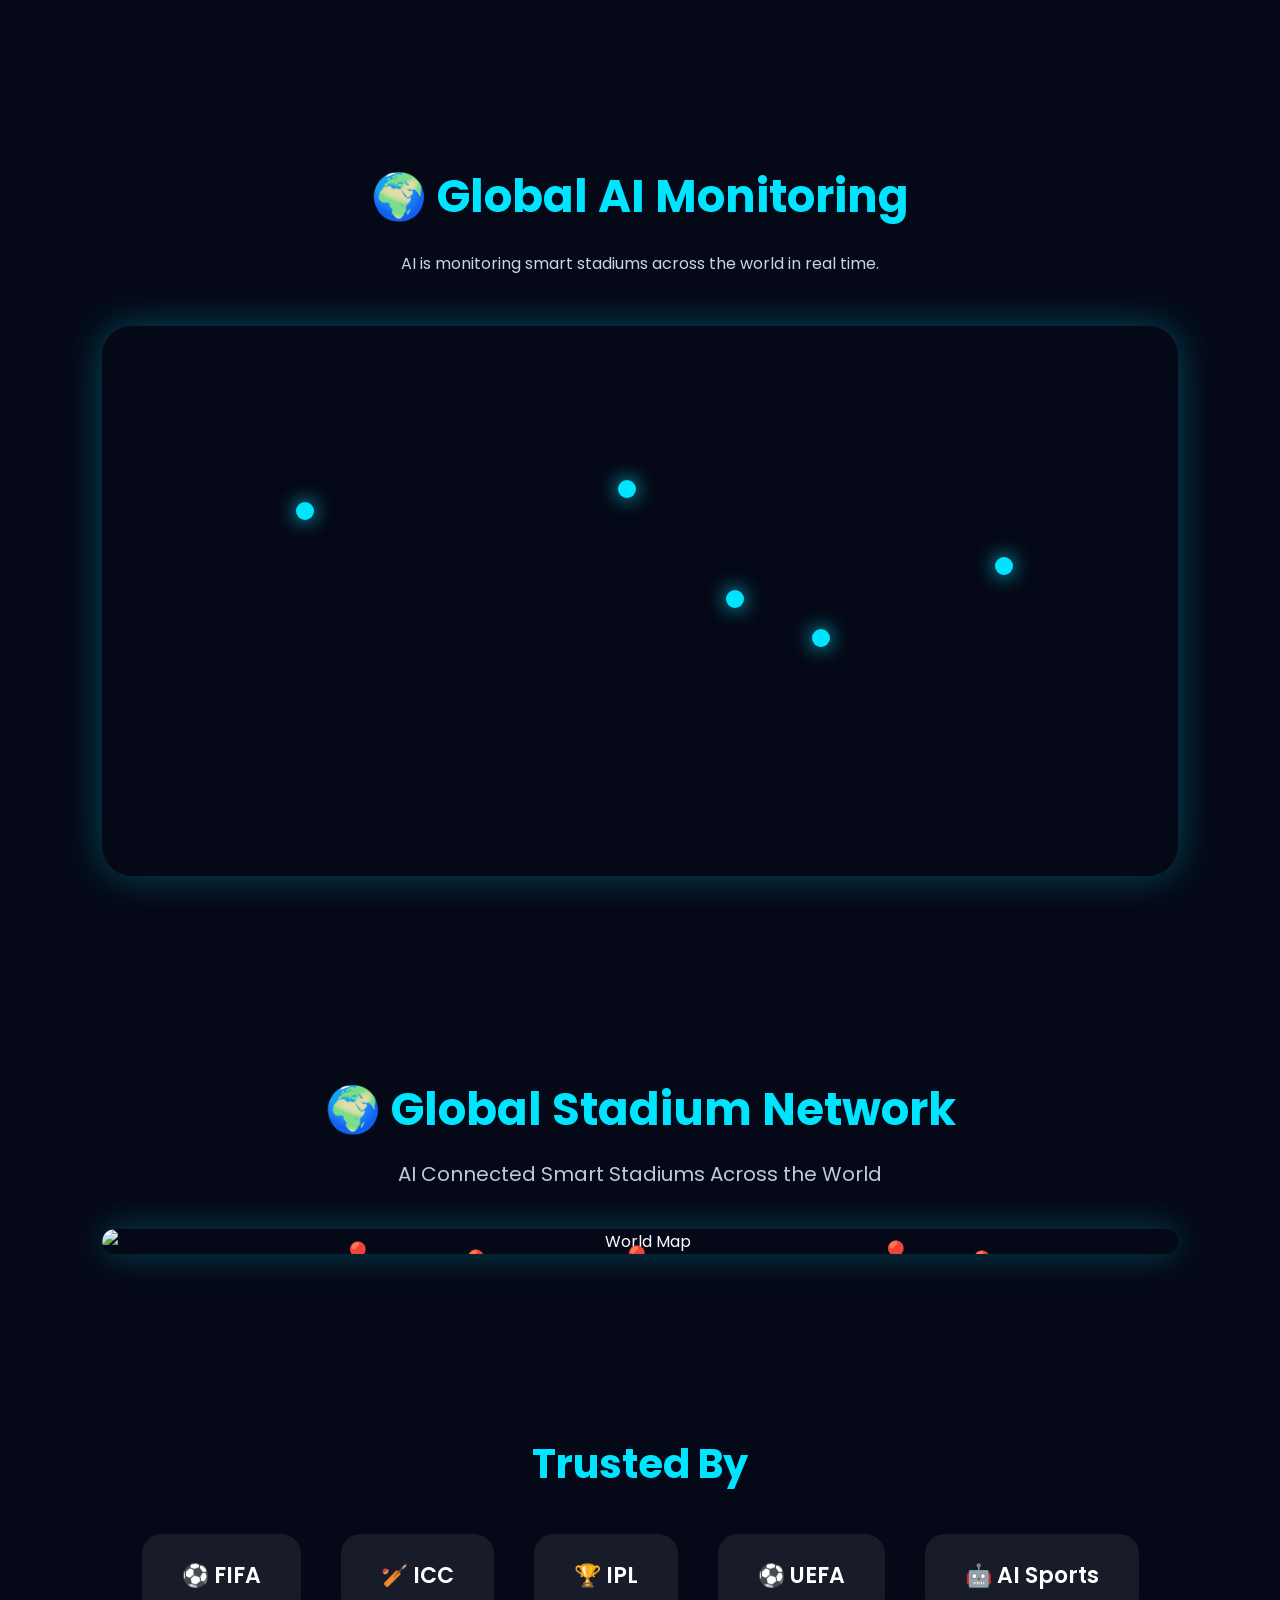
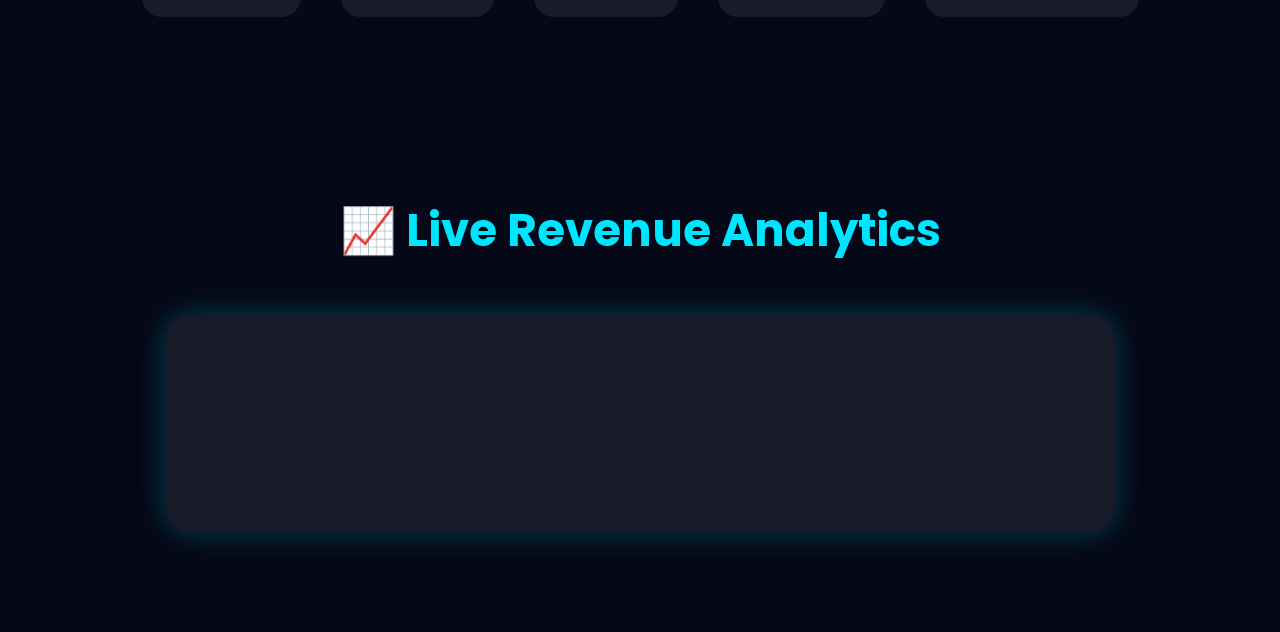
==== commit b1278f07: "Update index.html" ====
--- a/index.html
+++ b/index.html
@@ -62,6 +62,28 @@
 
 </header>
 
+<section class="ticker">
+
+<div class="ticker-content">
+
+🤖 AI Prediction: 97% Accuracy &nbsp;&nbsp;&nbsp;
+
+🎟 12,540 Tickets Sold Today &nbsp;&nbsp;&nbsp;
+
+👥 Crowd Occupancy: 92% &nbsp;&nbsp;&nbsp;
+
+🌤 Weather: Sunny 32°C &nbsp;&nbsp;&nbsp;
+
+💰 Revenue Today: ₹2.4 Million &nbsp;&nbsp;&nbsp;
+
+🚓 Security Status: Active &nbsp;&nbsp;&nbsp;
+
+🏆 Next Match Starts in 02:15:36
+
+</div>
+
+</section>
+
 <section class="hero">
 
 <div class="left">
--- a/css/style.css
+++ b/css/style.css
@@ -7,8 +7,8 @@
 
 body{
 
-background:#050816;
-
+background:
+radial-gradient(circle at top,#14213d,#050816 60%);
 color:white;
 
 }
@@ -153,6 +153,8 @@
 
 cursor:pointer;
 
+transition:0.3s;
+
 }
 
 .secondary{
@@ -168,6 +170,32 @@
 border-radius:40px;
 
 cursor:pointer;
+
+transition:0.3s;
+
+}
+
+.primary:hover{
+
+transform:translateY(-6px);
+
+box-shadow:0 0 30px #00E5FF;
+
+transition:0.3s;
+
+}
+
+.secondary:hover{
+
+background:#00E5FF;
+
+color:black;
+
+transform:translateY(-6px);
+
+box-shadow:0 0 30px #00E5FF;
+
+transition:0.3s;
 
 }
 
@@ -317,6 +345,11 @@
     border-right:4px solid #00E5FF;
     display:inline-block;
     animation:blink .8s infinite;
+    text-shadow:
+
+0 0 15px #00E5FF,
+
+0 0 35px #00E5FF;
 }
 
 @keyframes blink{
@@ -1434,3 +1467,243 @@
 }
 
 }
+
+/*=====================
+Premium Hero
+======================*/
+
+.hero-visual{
+
+position:relative;
+
+width:500px;
+
+height:500px;
+
+display:flex;
+
+justify-content:center;
+
+align-items:center;
+
+position:relative;
+    
+overflow:hidden;
+
+}
+
+.glow-ring{
+
+position:absolute;
+
+border-radius:50%;
+
+border:2px solid rgba(0,229,255,.25);
+
+animation:ringRotate linear infinite;
+
+}
+
+.ring1{
+
+width:270px;
+
+height:270px;
+
+animation-duration:8s;
+
+}
+
+.ring2{
+
+width:360px;
+
+height:360px;
+
+animation-duration:12s;
+
+animation-direction:reverse;
+
+}
+
+.ring3{
+
+width:460px;
+
+height:460px;
+
+animation-duration:18s;
+
+}
+
+@keyframes ringRotate{
+
+from{
+
+transform:rotate(0deg);
+
+}
+
+to{
+
+transform:rotate(360deg);
+
+}
+
+}
+
+.floating-orb{
+
+position:absolute;
+
+border-radius:50%;
+
+background:#00E5FF;
+
+filter:blur(2px);
+
+box-shadow:0 0 40px #00E5FF;
+
+animation:floatOrb 5s infinite ease-in-out;
+
+}
+
+.orb1{
+
+width:18px;
+
+height:18px;
+
+top:20%;
+
+left:12%;
+
+}
+
+.orb2{
+
+width:12px;
+
+height:12px;
+
+bottom:18%;
+
+right:20%;
+
+animation-delay:1s;
+
+}
+
+.orb3{
+
+width:25px;
+
+height:25px;
+
+top:8%;
+
+right:8%;
+
+animation-delay:2s;
+
+}
+
+@keyframes floatOrb{
+
+0%{
+
+transform:translateY(0px);
+
+}
+
+50%{
+
+transform:translateY(-25px);
+
+}
+
+100%{
+
+transform:translateY(0px);
+
+}
+
+}
+
+.circle{
+
+animation:stadiumFloat 4s infinite ease-in-out;
+
+}
+
+@keyframes stadiumFloat{
+
+0%{
+
+transform:translateY(0px);
+
+}
+
+50%{
+
+transform:translateY(-18px);
+
+}
+
+100%{
+
+transform:translateY(0px);
+
+}
+
+}
+
+/*=========================
+AI Live Ticker
+=========================*/
+
+.ticker{
+
+width:100%;
+
+overflow:hidden;
+
+background:#00E5FF;
+
+padding:12px 0;
+
+white-space:nowrap;
+
+}
+
+.ticker-content{
+
+display:inline-block;
+
+font-size:18px;
+
+font-weight:600;
+
+color:#050816;
+
+padding-left:100%;
+
+animation:tickerMove 22s linear infinite;
+
+}
+
+@keyframes tickerMove{
+
+0%{
+
+transform:translateX(0);
+
+}
+
+100%{
+
+transform:translateX(-100%);
+
+}
+
+}
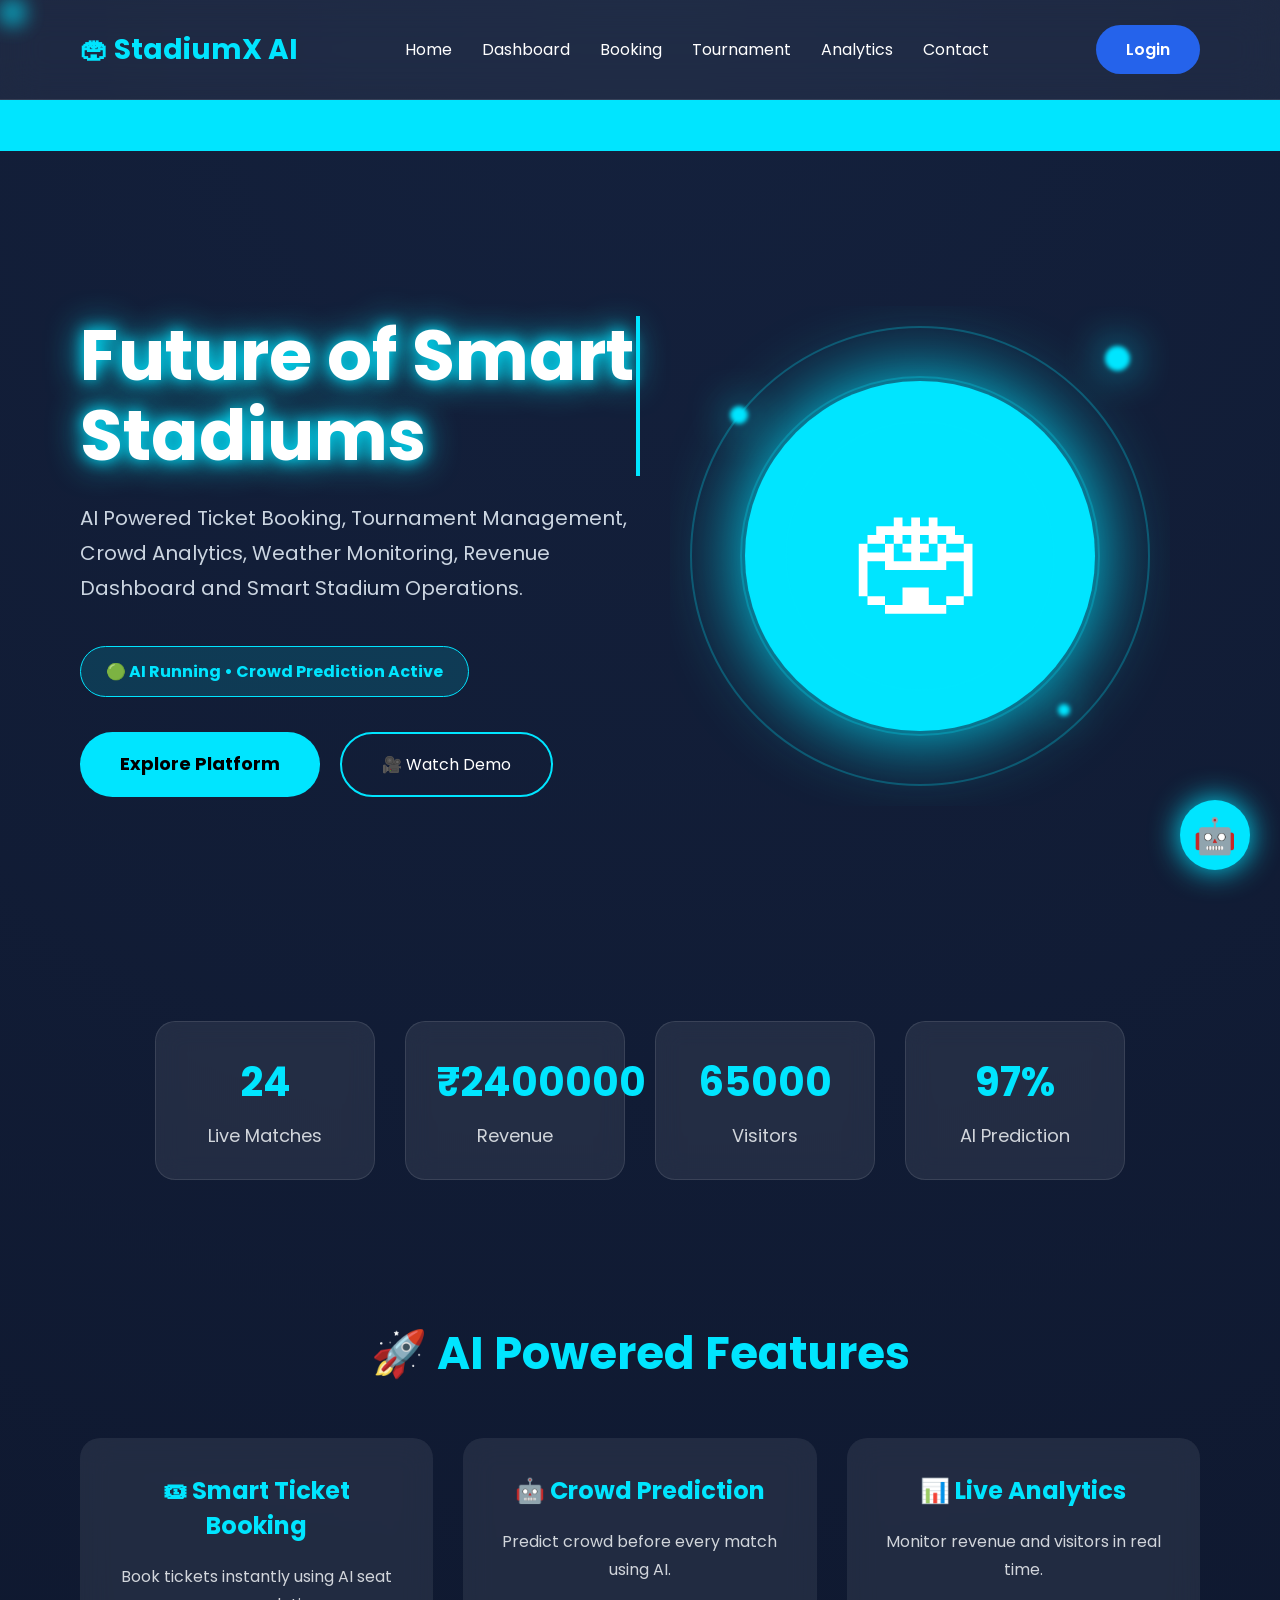
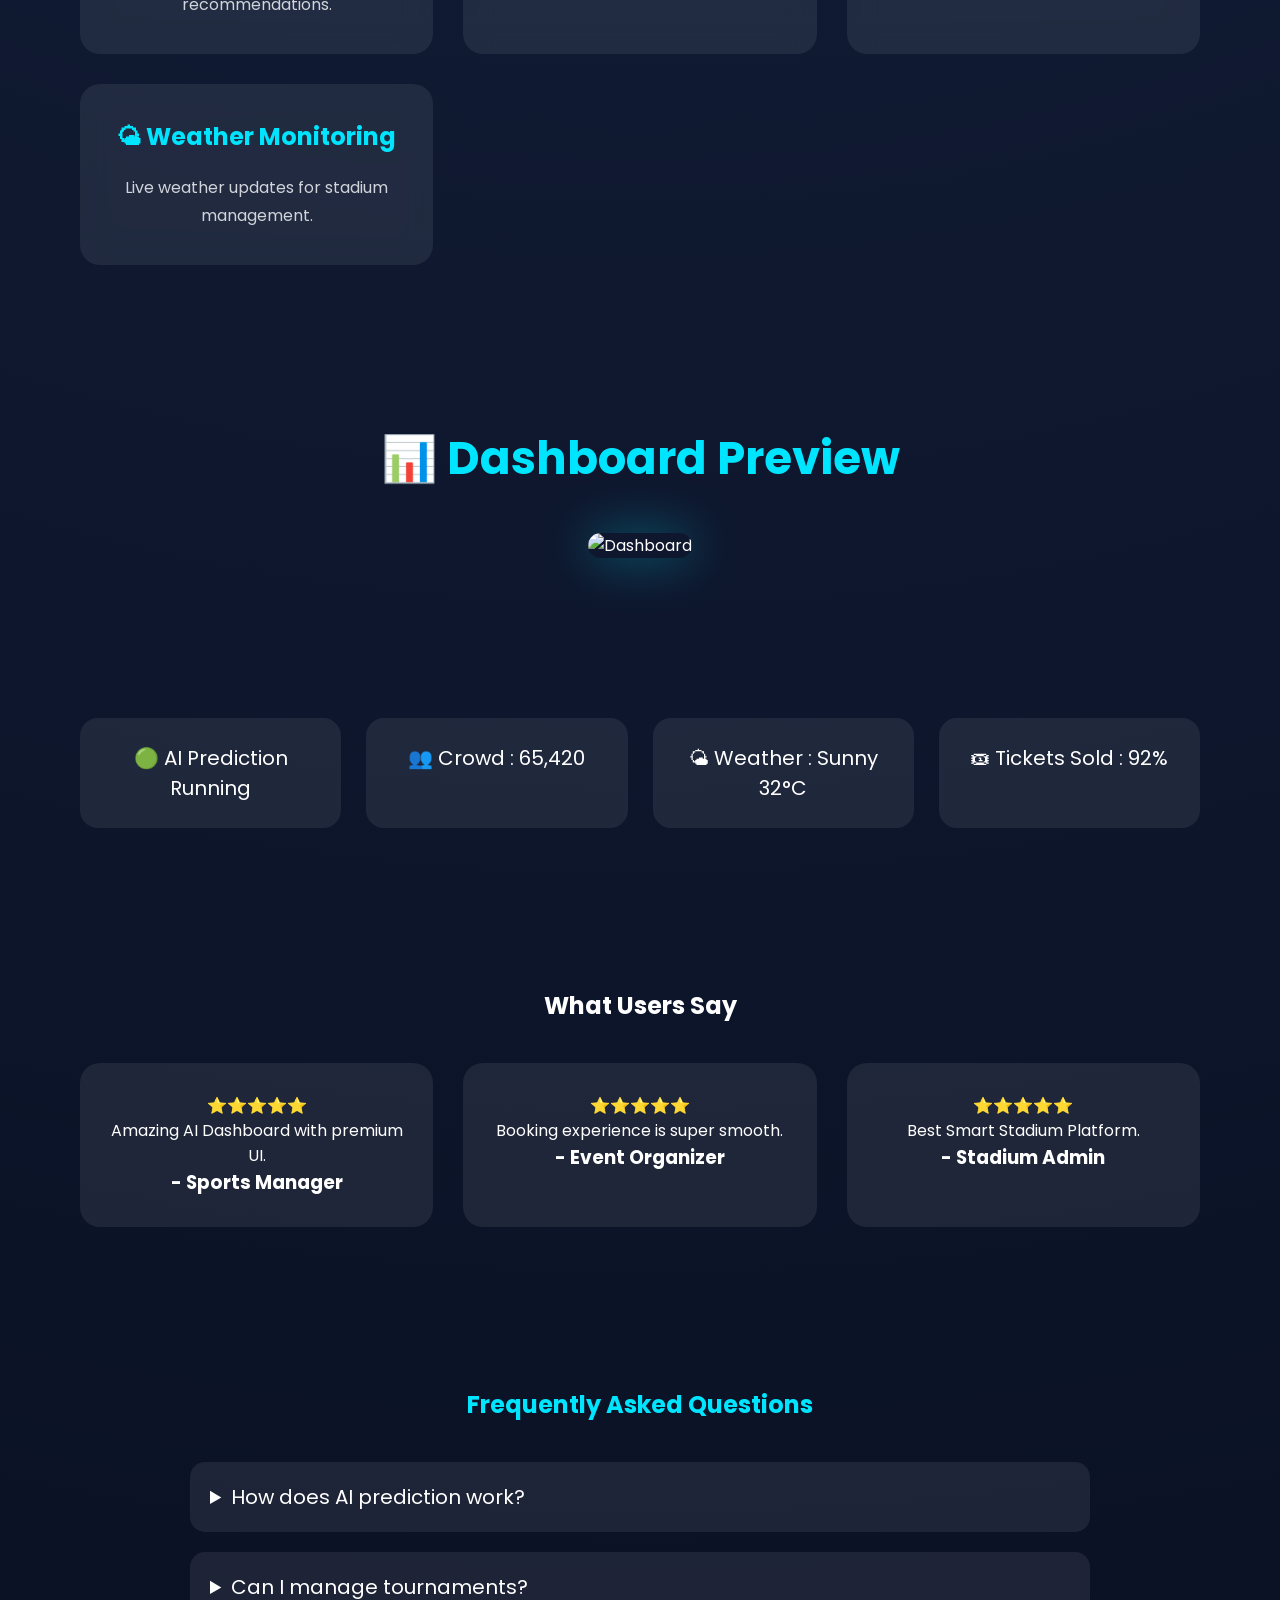
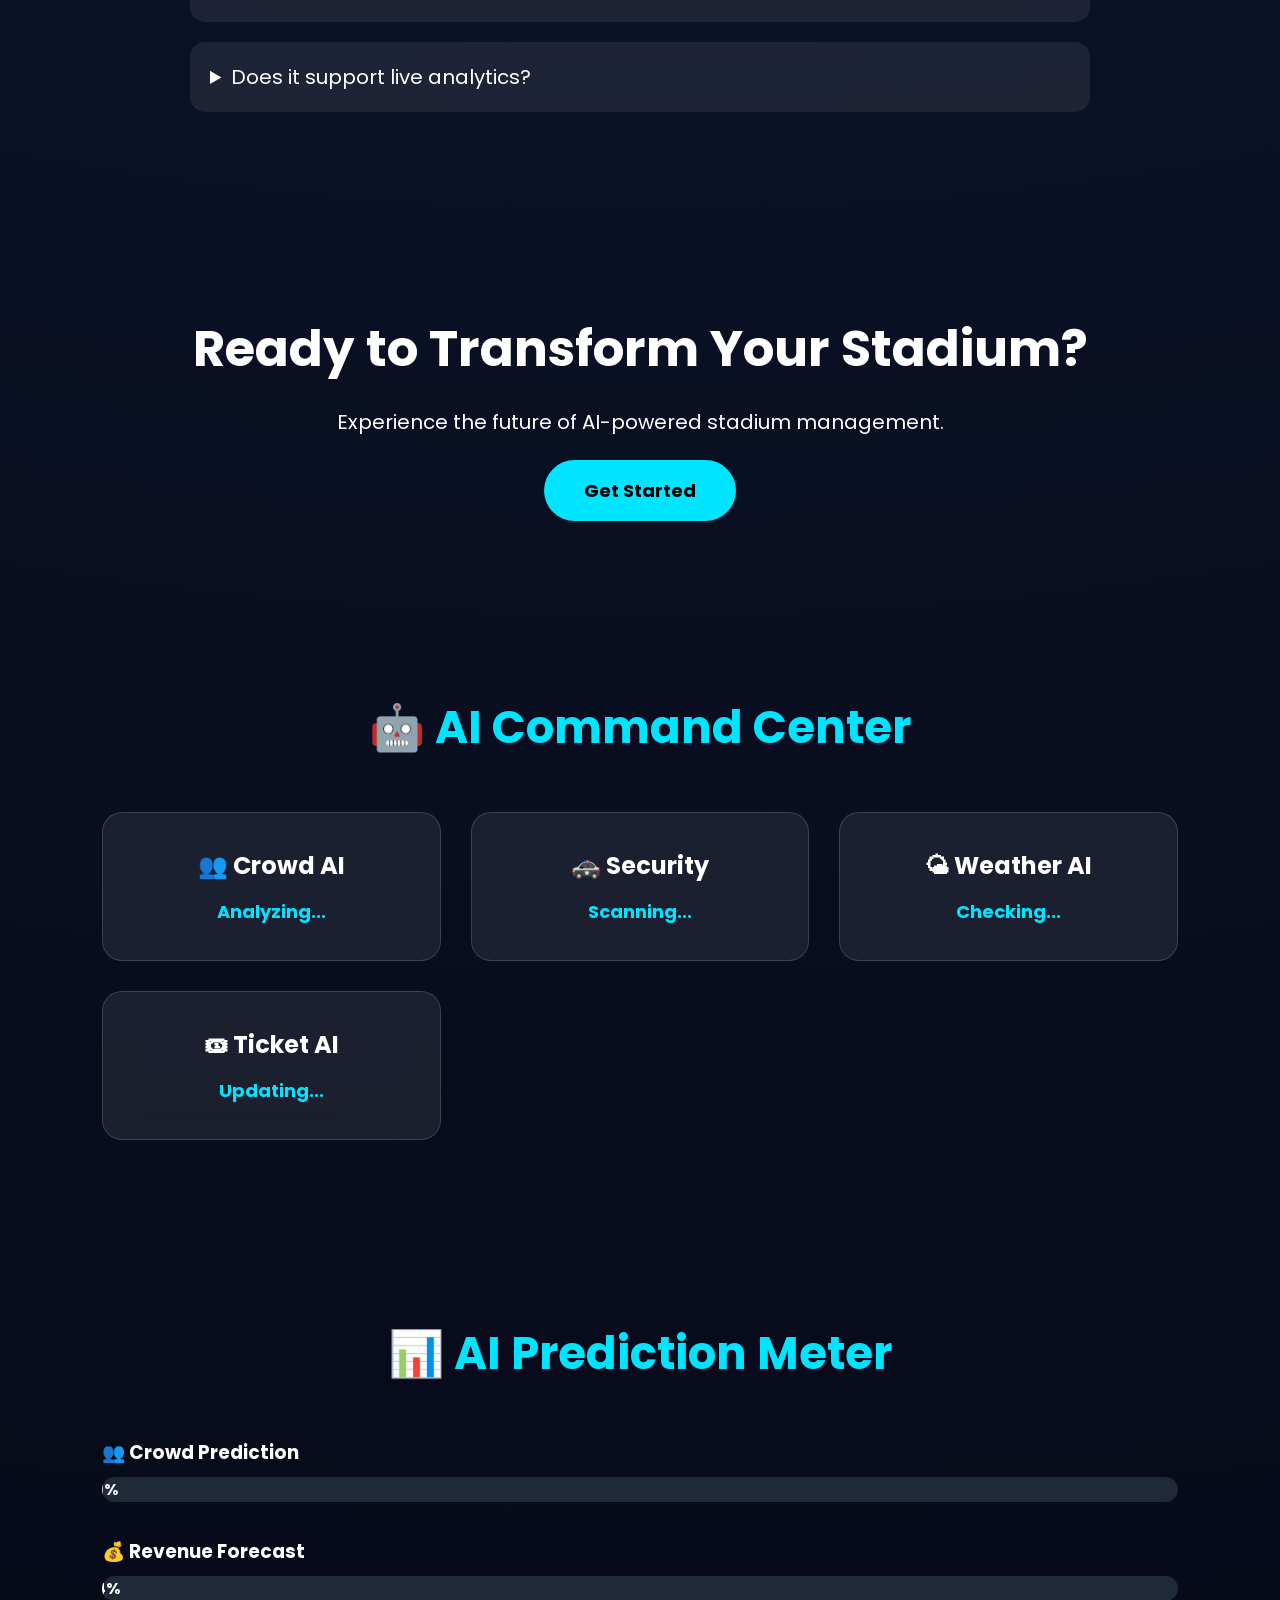
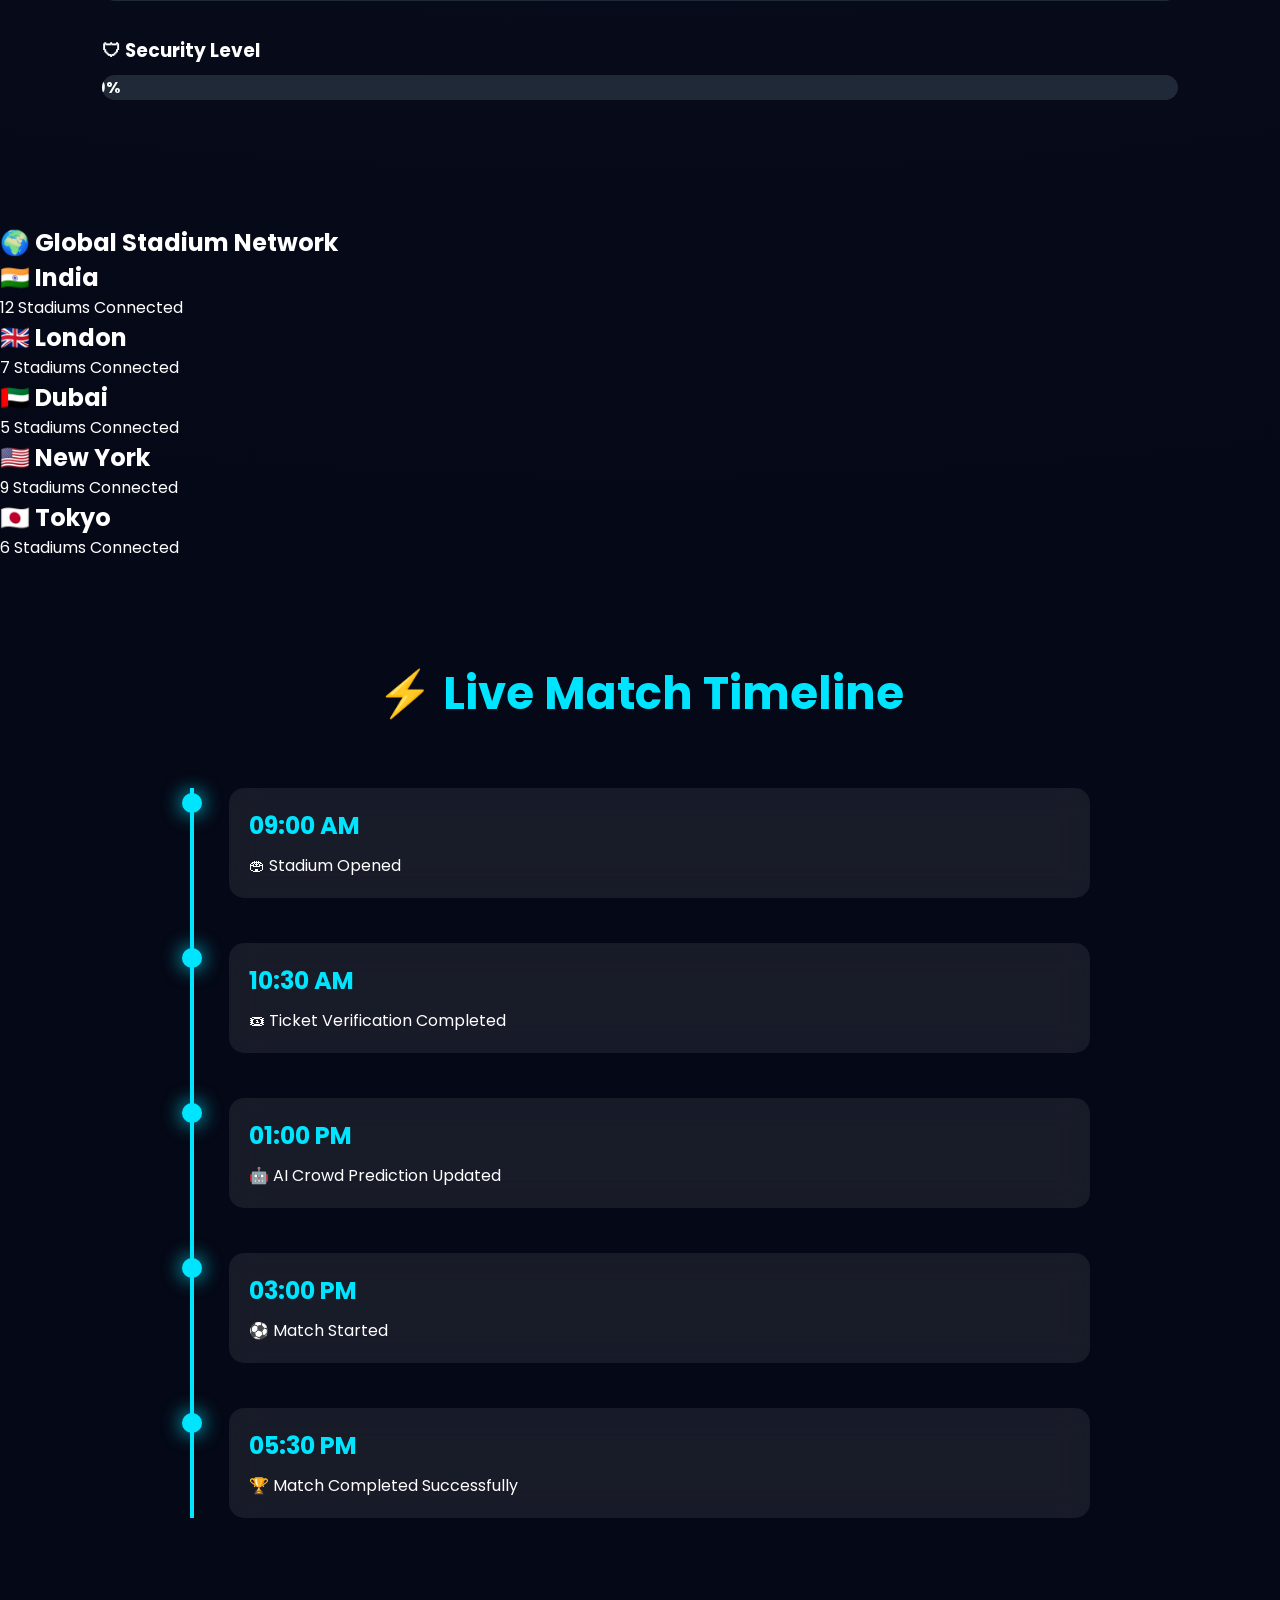
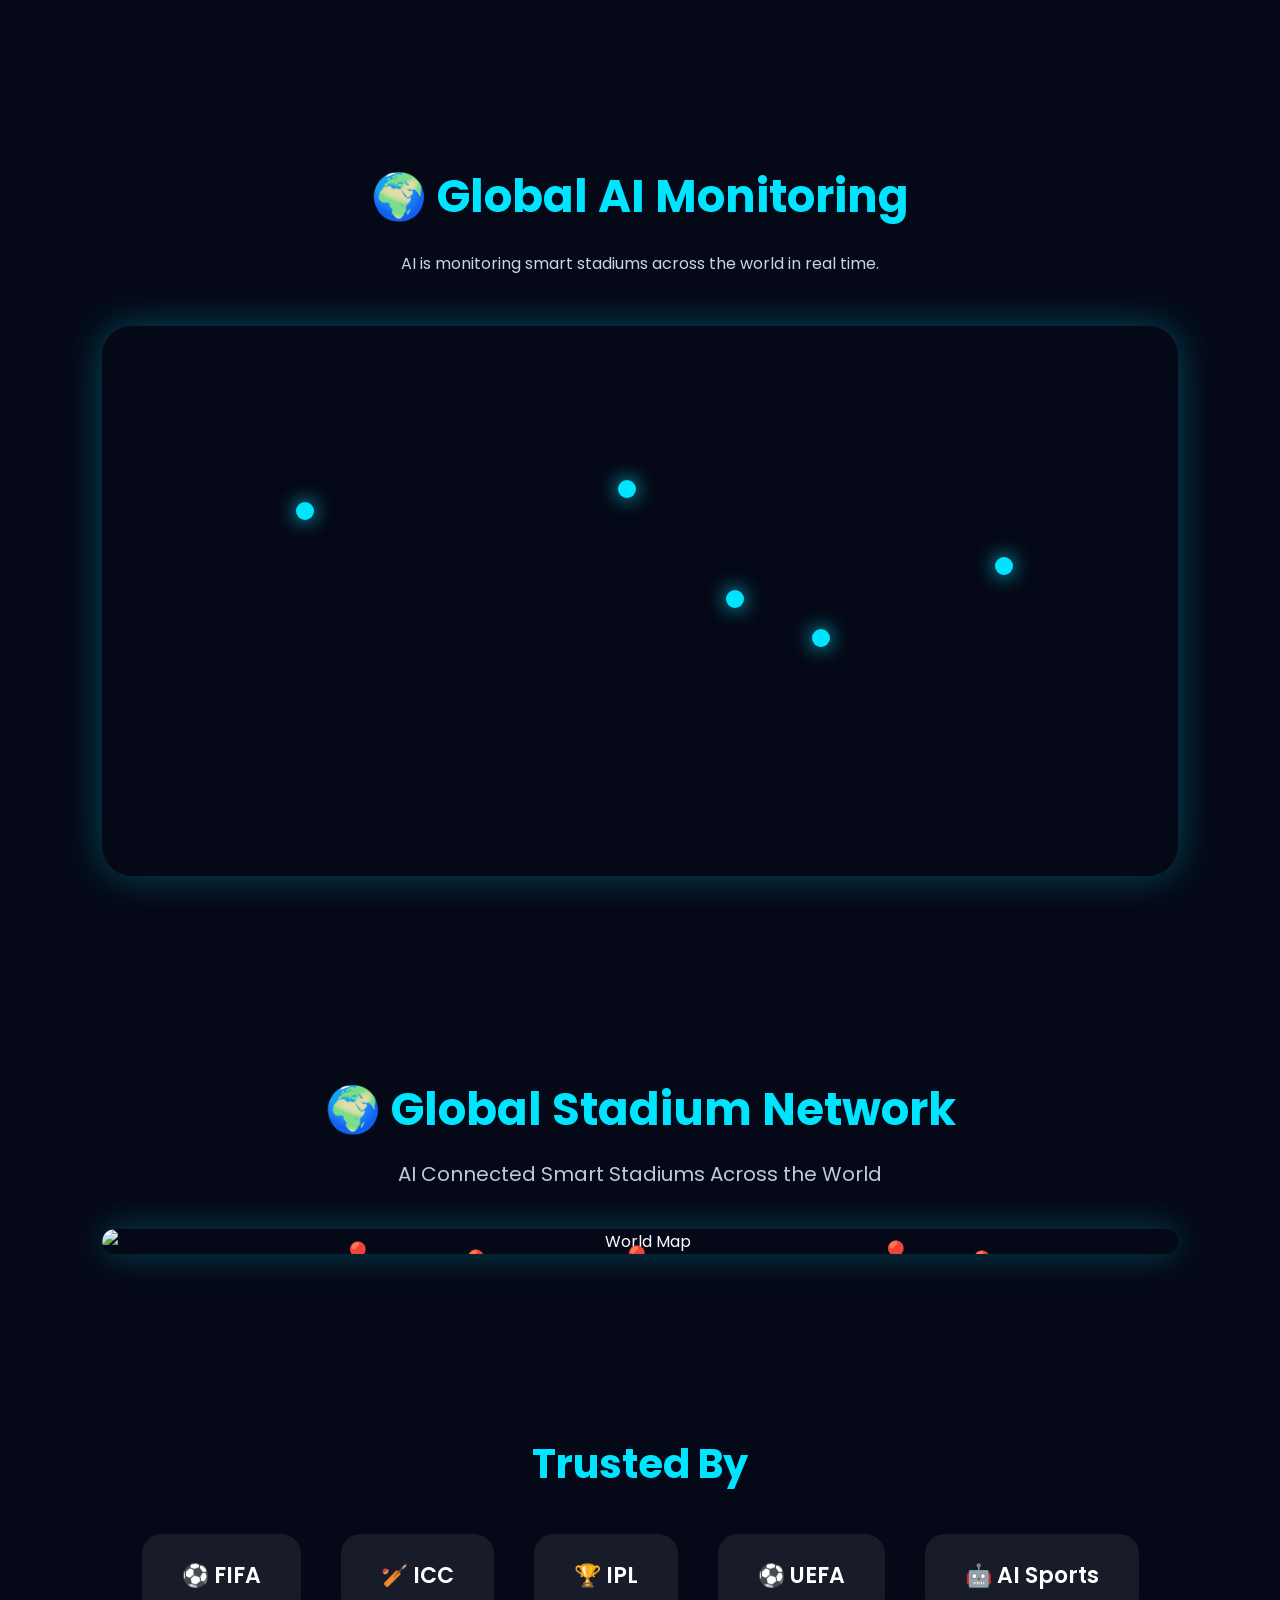
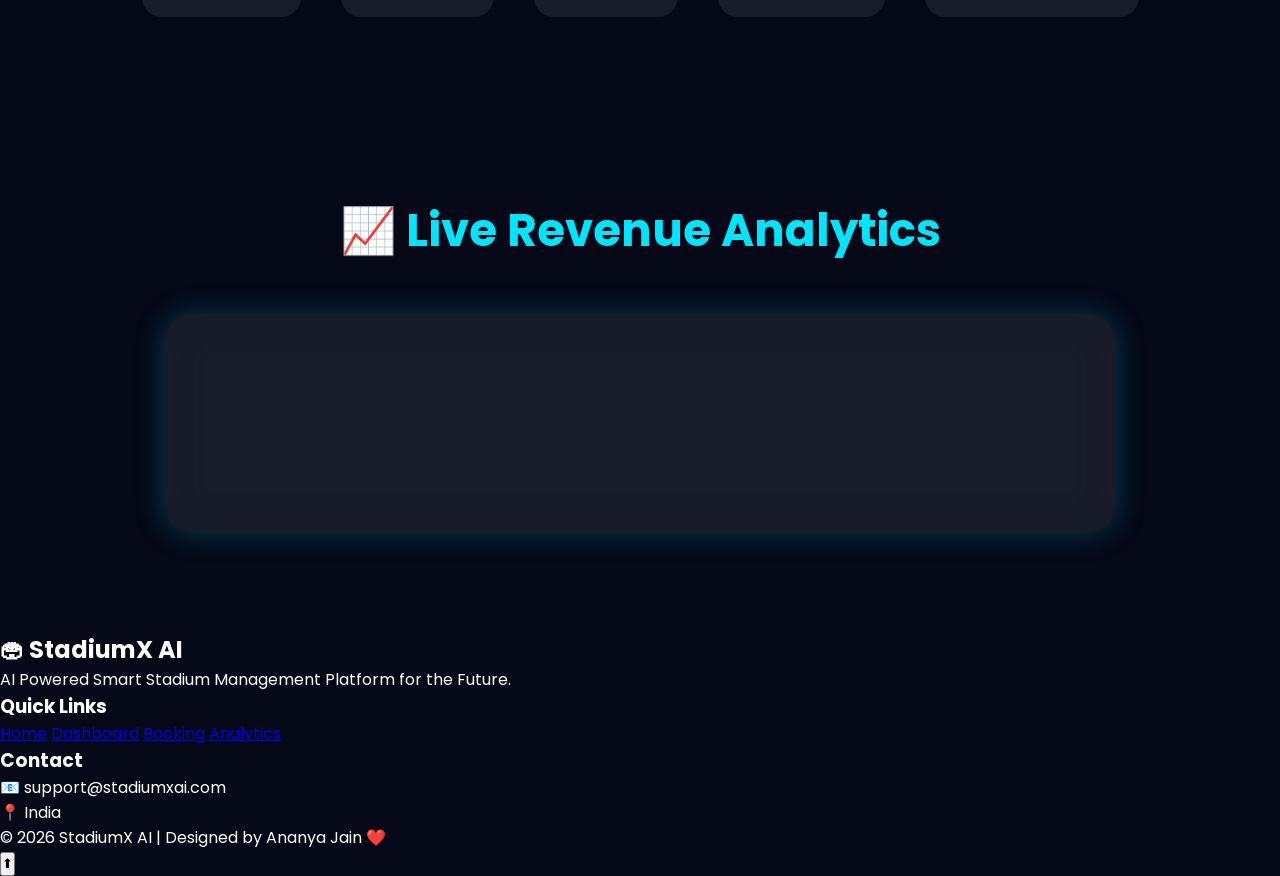
==== commit fbb1c33f: "Update index.html" ====
--- a/index.html
+++ b/index.html
@@ -558,6 +558,53 @@
 
 </section>
 
+<footer class="footer">
+
+<div class="footer-container">
+
+<div class="footer-about">
+
+<h2>🏟 StadiumX AI</h2>
+
+<p>
+AI Powered Smart Stadium Management Platform for the Future.
+</p>
+
+</div>
+
+<div class="footer-links">
+
+<h3>Quick Links</h3>
+
+<a href="index.html">Home</a>
+<a href="dashboard.html">Dashboard</a>
+<a href="booking.html">Booking</a>
+<a href="analytics.html">Analytics</a>
+
+</div>
+
+<div class="footer-contact">
+
+<h3>Contact</h3>
+
+<p>📧 support@stadiumxai.com</p>
+
+<p>📍 India</p>
+
+</div>
+
+</div>
+
+<div class="footer-bottom">
+
+<p>© 2026 StadiumX AI | Designed by Ananya Jain ❤️</p>
+
+</div>
+
+</footer>
+
+<button id="topBtn">⬆</button>
+
 <div class="ai-assistant" id="aiAssistant">
     🤖
 </div>
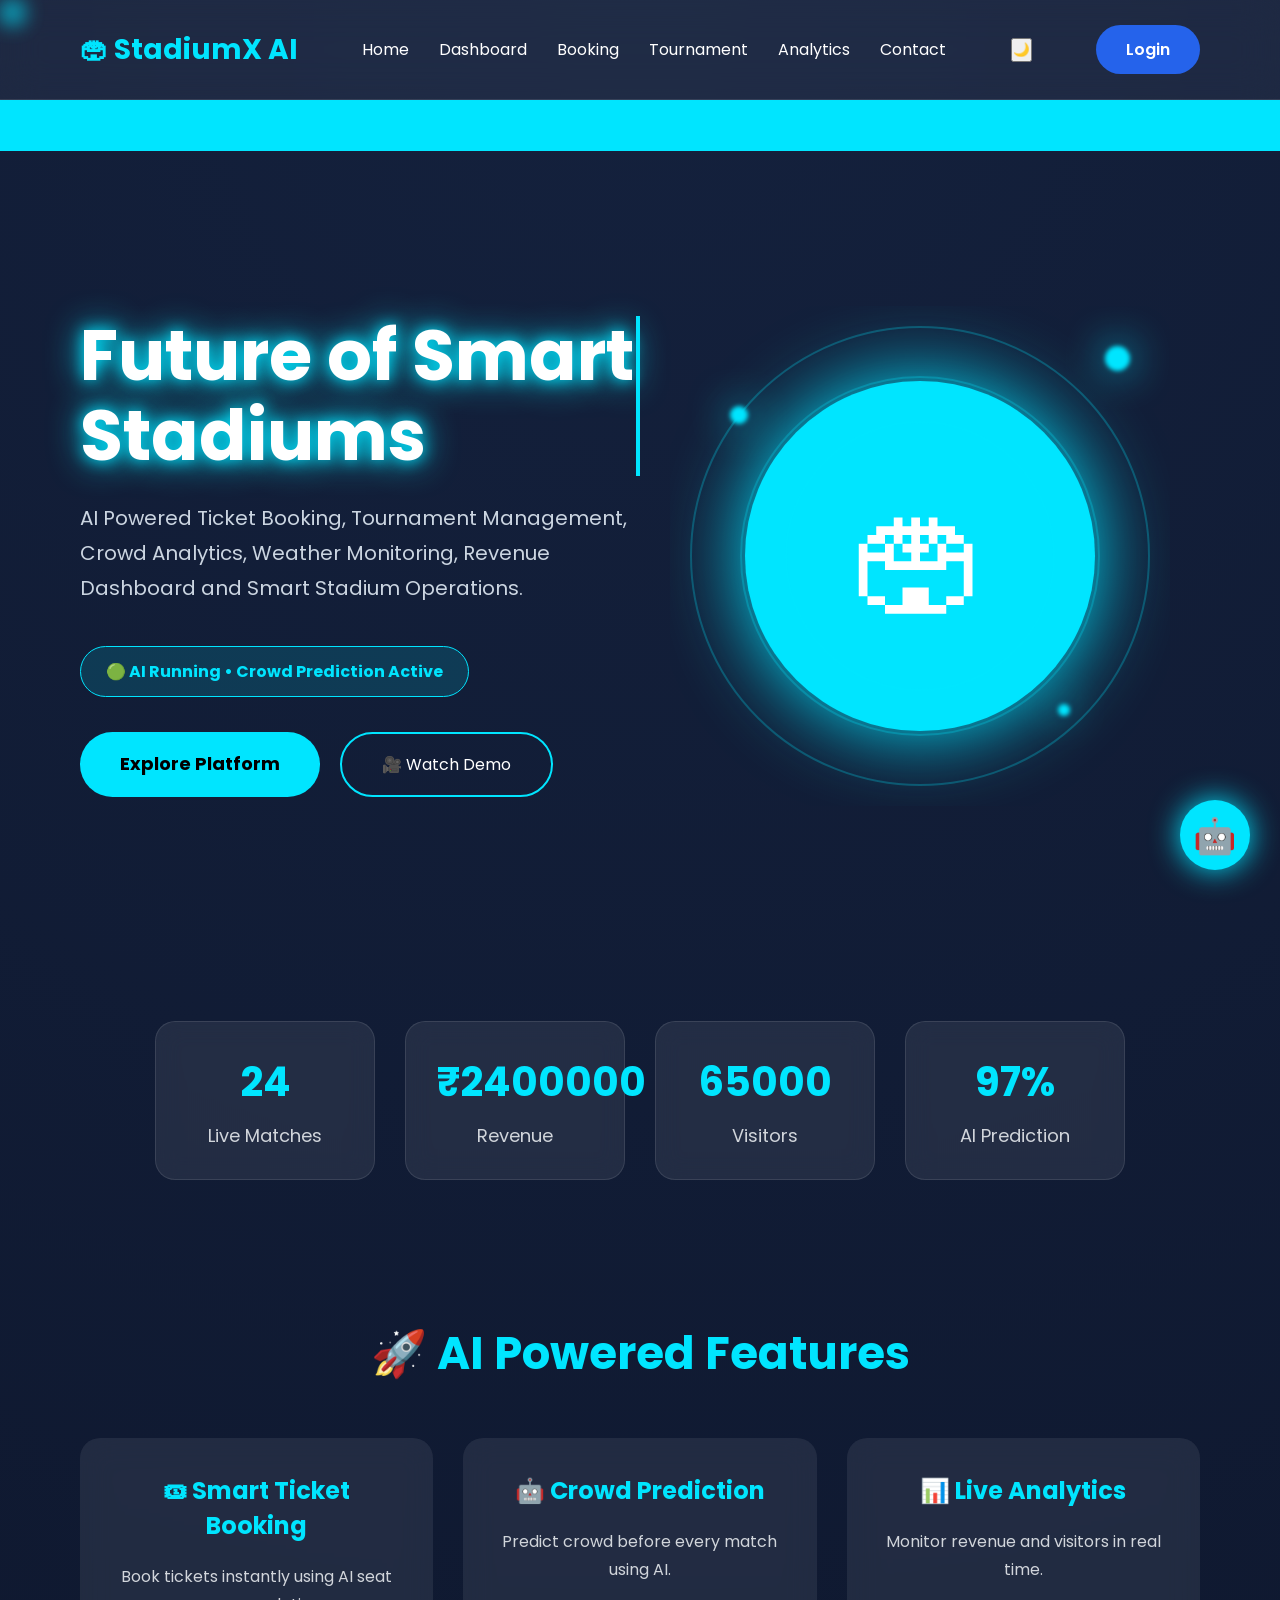
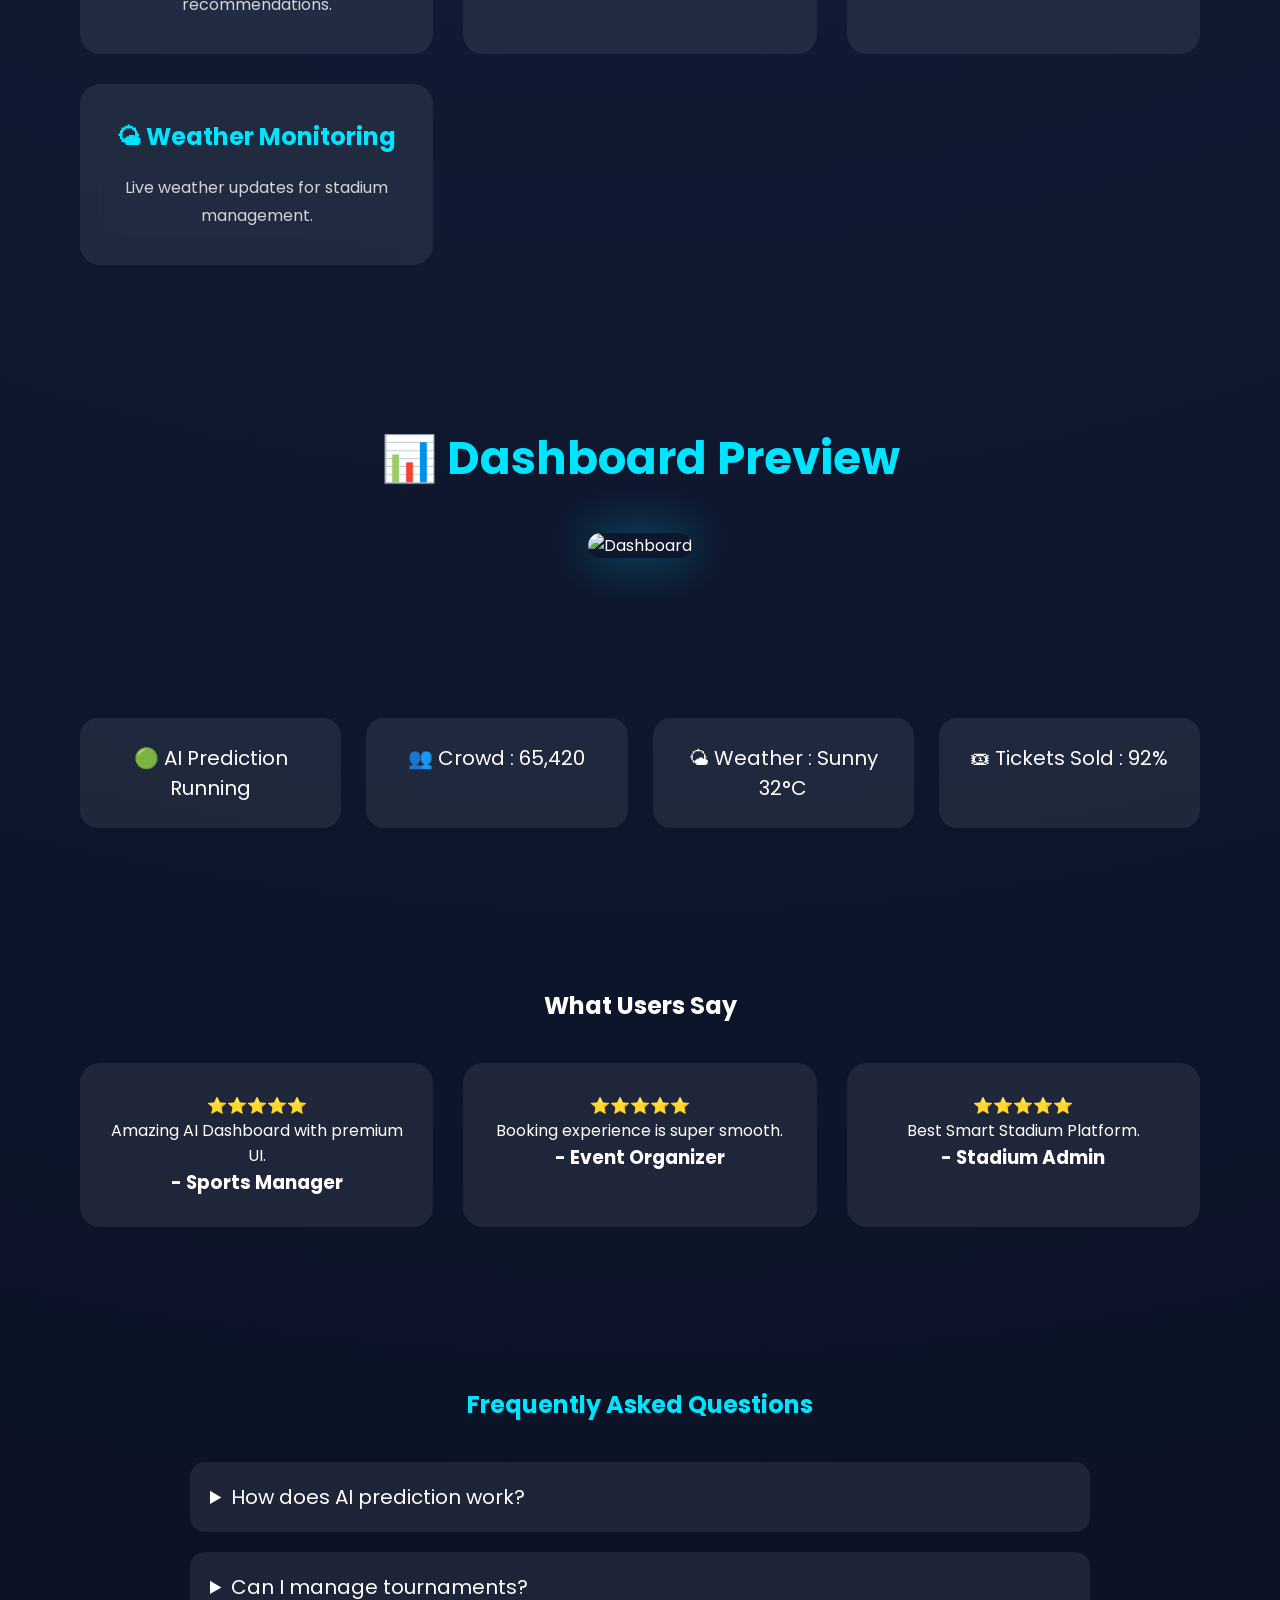
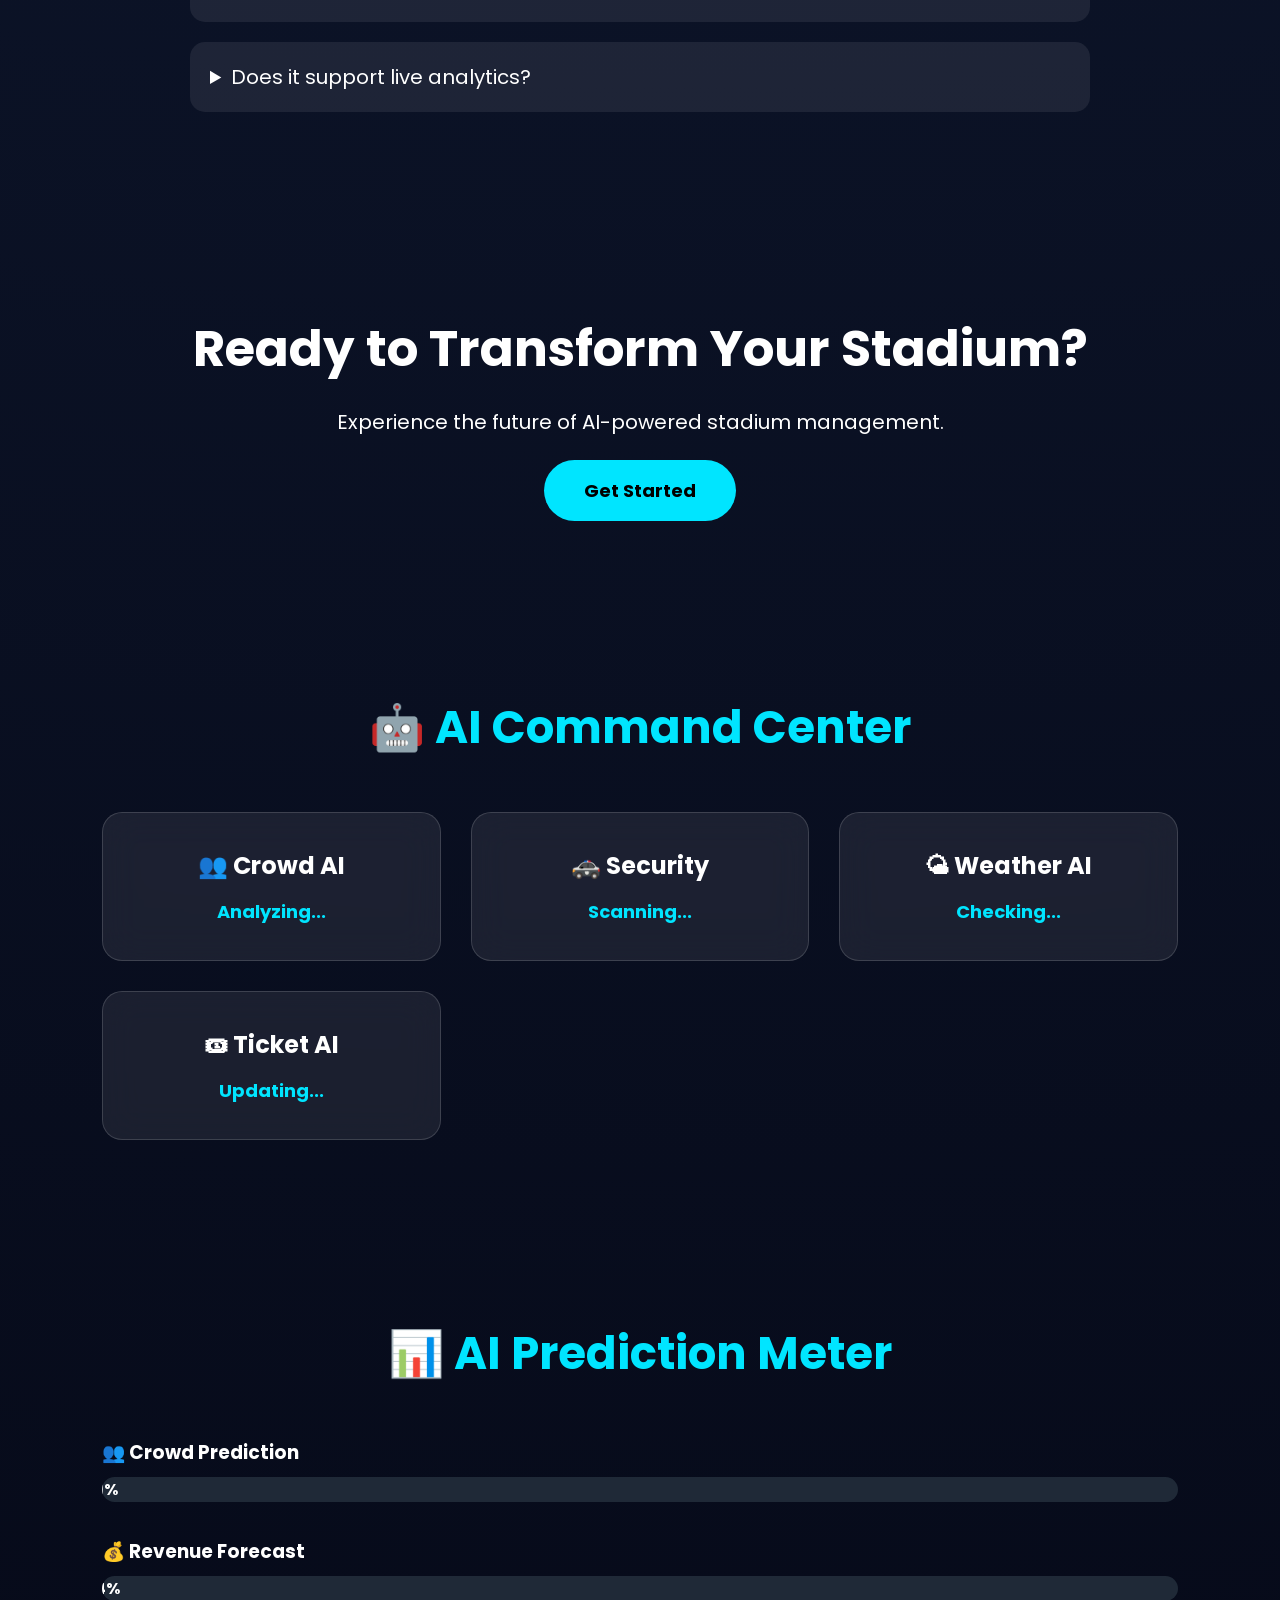
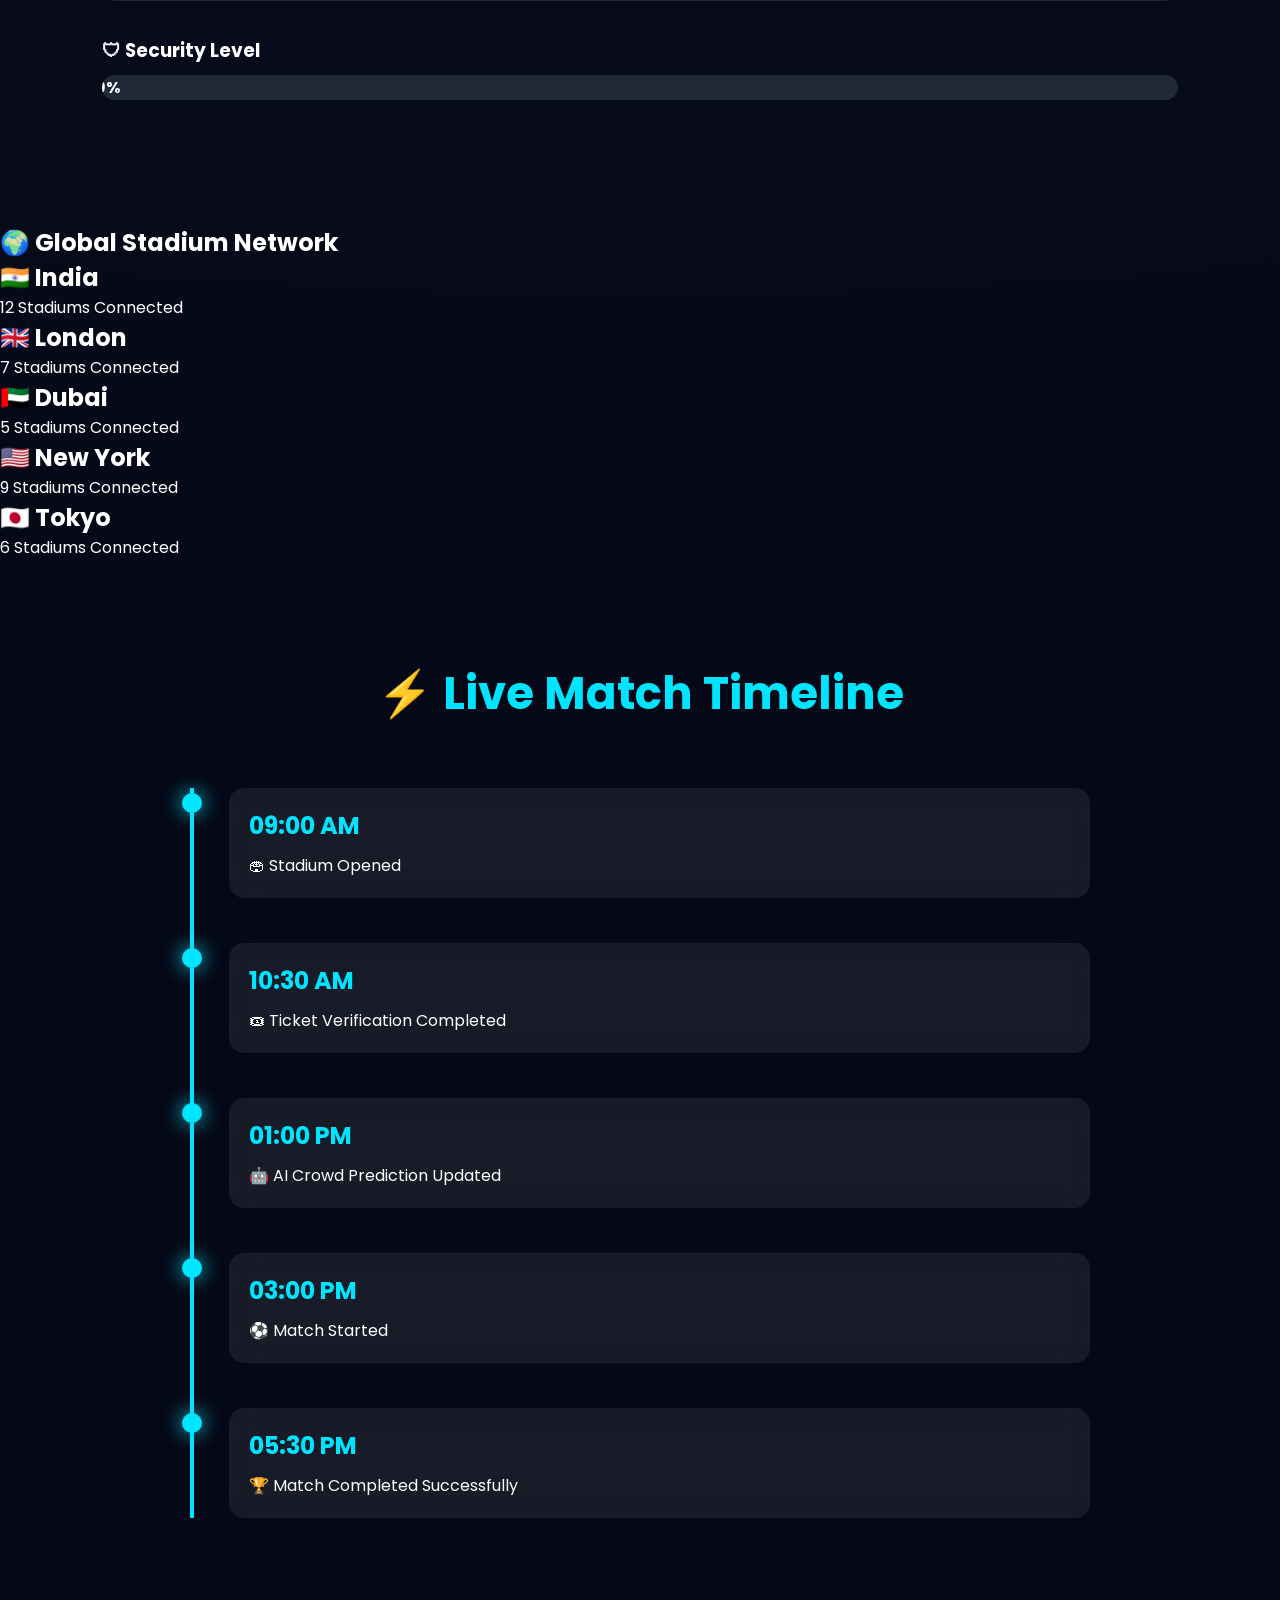
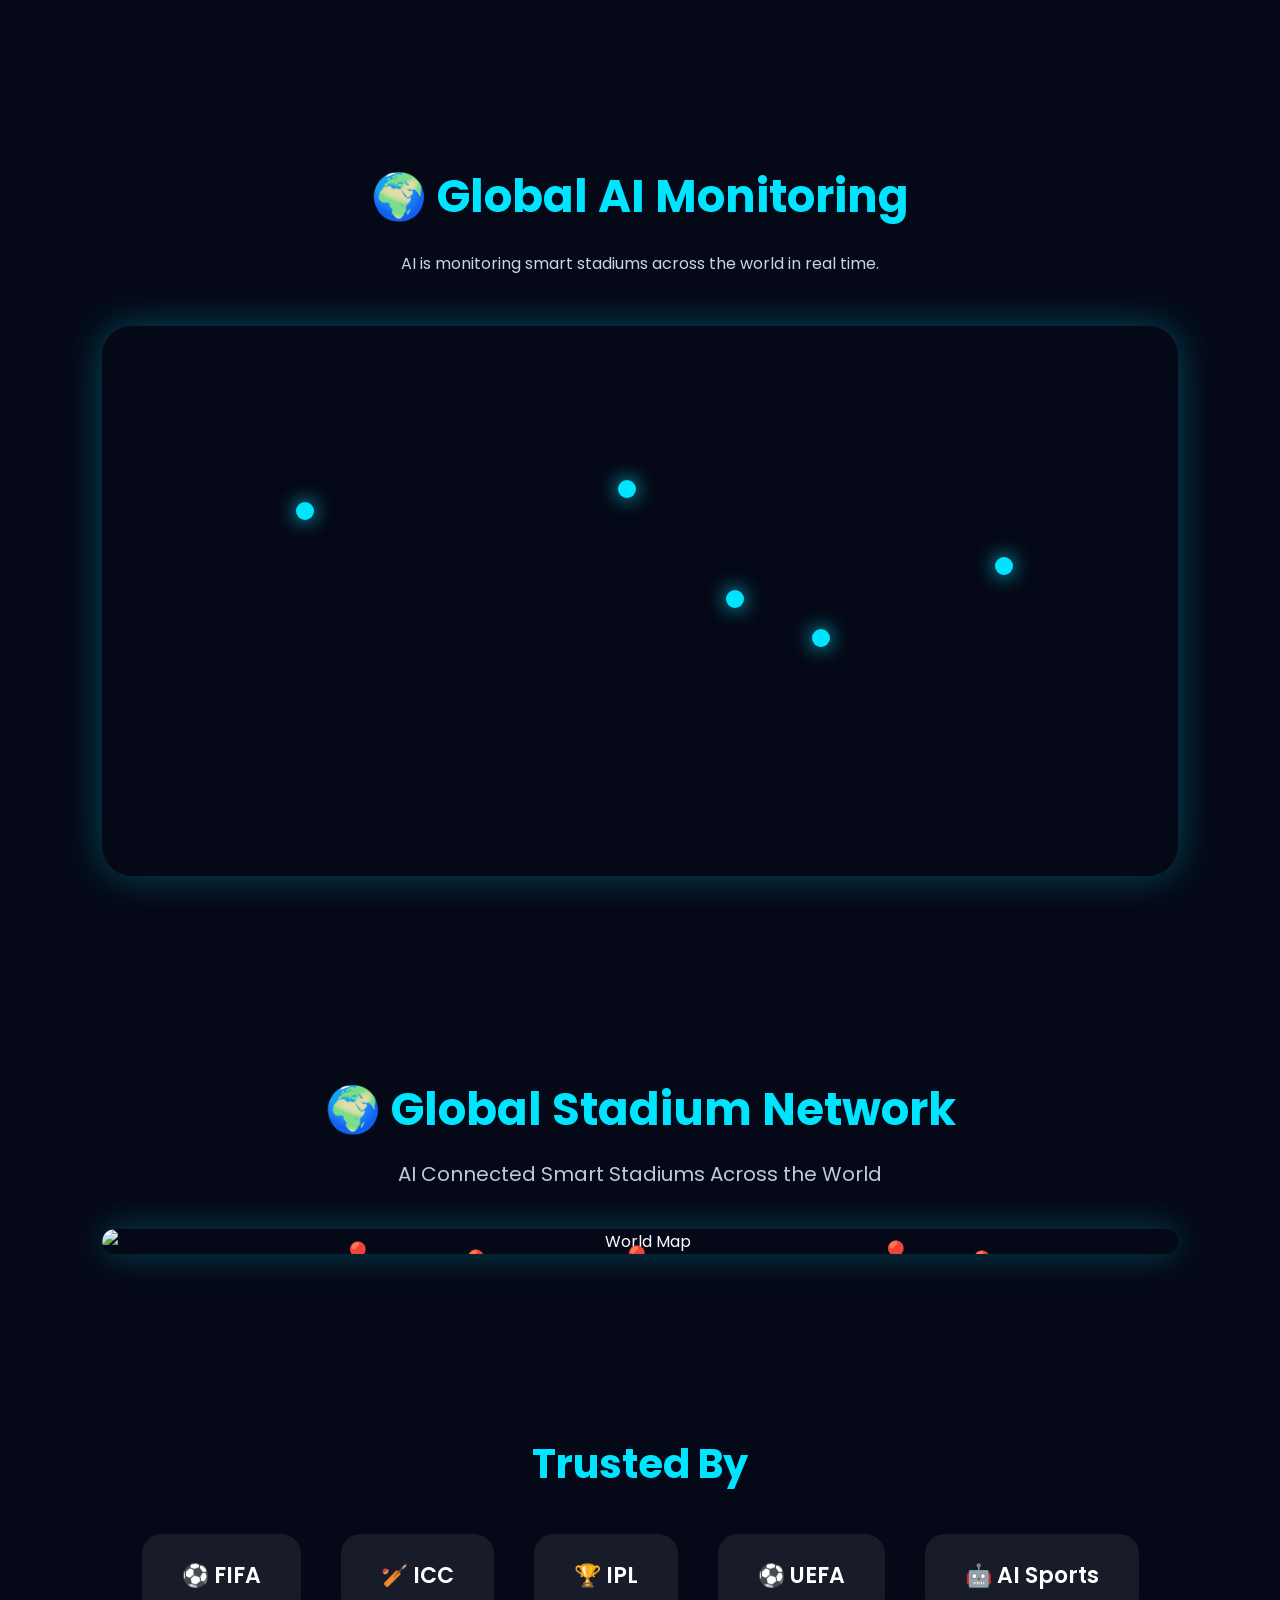
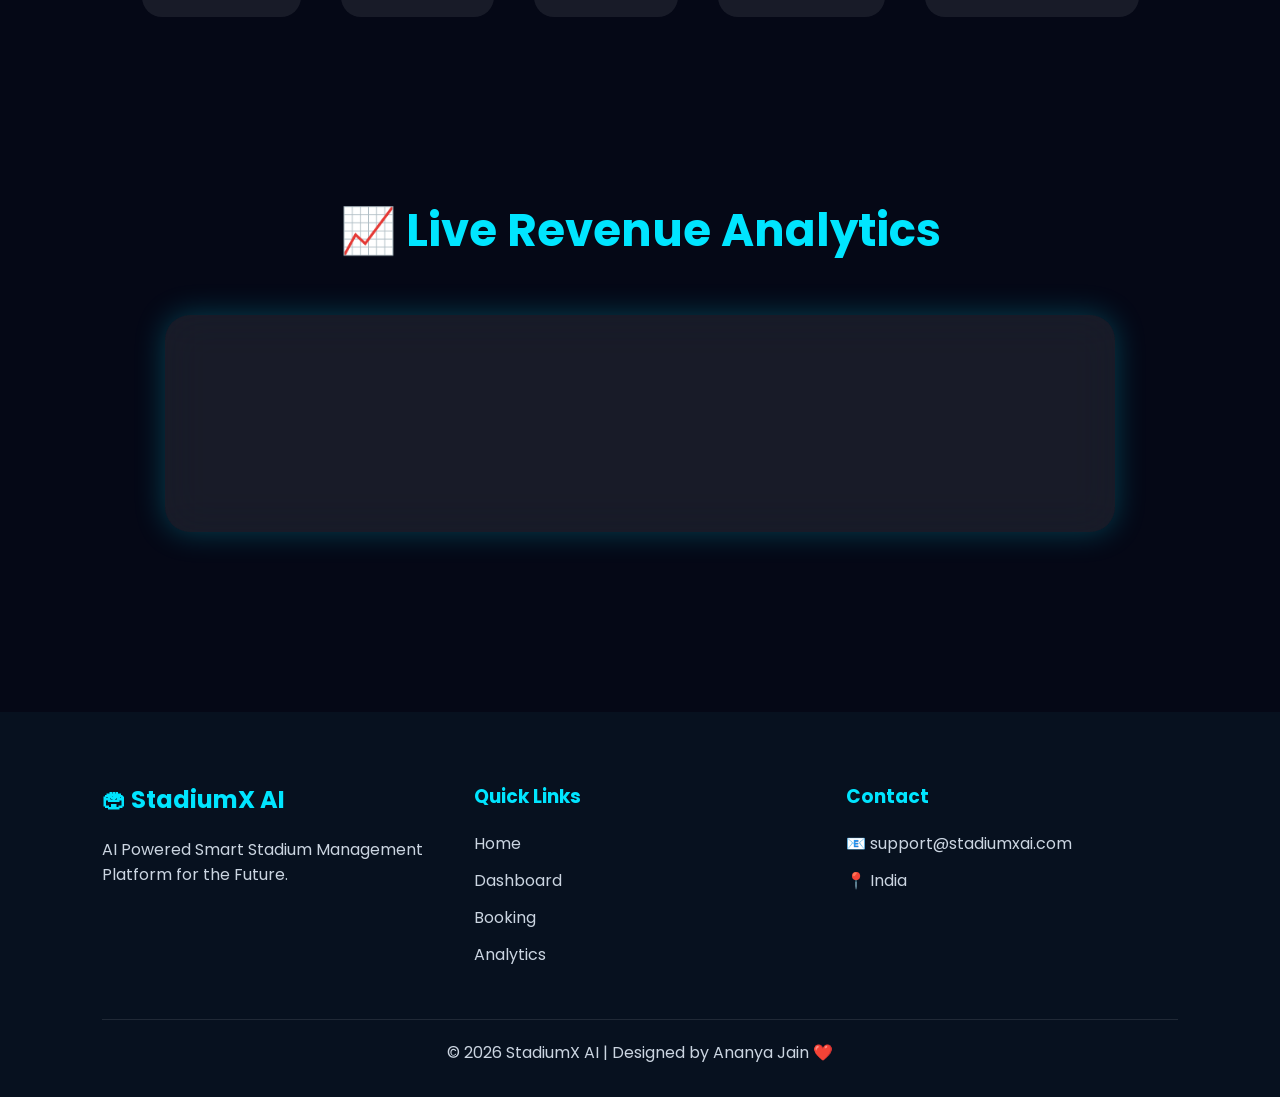
==== commit b4e4ad50: "Update index.html" ====
--- a/index.html
+++ b/index.html
@@ -56,6 +56,10 @@
 
 </ul>
 
+<button id="themeToggle" class="theme-btn">
+🌙
+</button>
+
 <a href="login.html" class="login">Login</a>
 
 </nav>
--- a/css/style.css
+++ b/css/style.css
@@ -1707,3 +1707,113 @@
 }
 
 }
+
+/*=========================
+Premium Footer
+=========================*/
+
+.footer{
+
+background:#07111f;
+
+padding:70px 8% 20px;
+
+margin-top:80px;
+
+}
+
+.footer-container{
+
+display:grid;
+
+grid-template-columns:repeat(auto-fit,minmax(250px,1fr));
+
+gap:40px;
+
+}
+
+.footer h2,
+.footer h3{
+
+color:#00E5FF;
+
+margin-bottom:20px;
+
+}
+
+.footer p,
+.footer a{
+
+color:#cbd5e1;
+
+text-decoration:none;
+
+display:block;
+
+margin-bottom:12px;
+
+transition:.3s;
+
+}
+
+.footer a:hover{
+
+color:#00E5FF;
+
+transform:translateX(5px);
+
+}
+
+.footer-bottom{
+
+text-align:center;
+
+margin-top:40px;
+
+padding-top:20px;
+
+border-top:1px solid rgba(255,255,255,.1);
+
+}
+
+/*=========================
+Back To Top Button
+=========================*/
+
+#topBtn{
+
+position:fixed;
+
+bottom:30px;
+
+left:30px;
+
+width:55px;
+
+height:55px;
+
+border:none;
+
+border-radius:50%;
+
+background:#00E5FF;
+
+font-size:22px;
+
+cursor:pointer;
+
+display:none;
+
+box-shadow:0 0 20px #00E5FF;
+
+transition:.3s;
+
+z-index:999;
+
+}
+
+#topBtn:hover{
+
+transform:scale(1.1);
+
+}
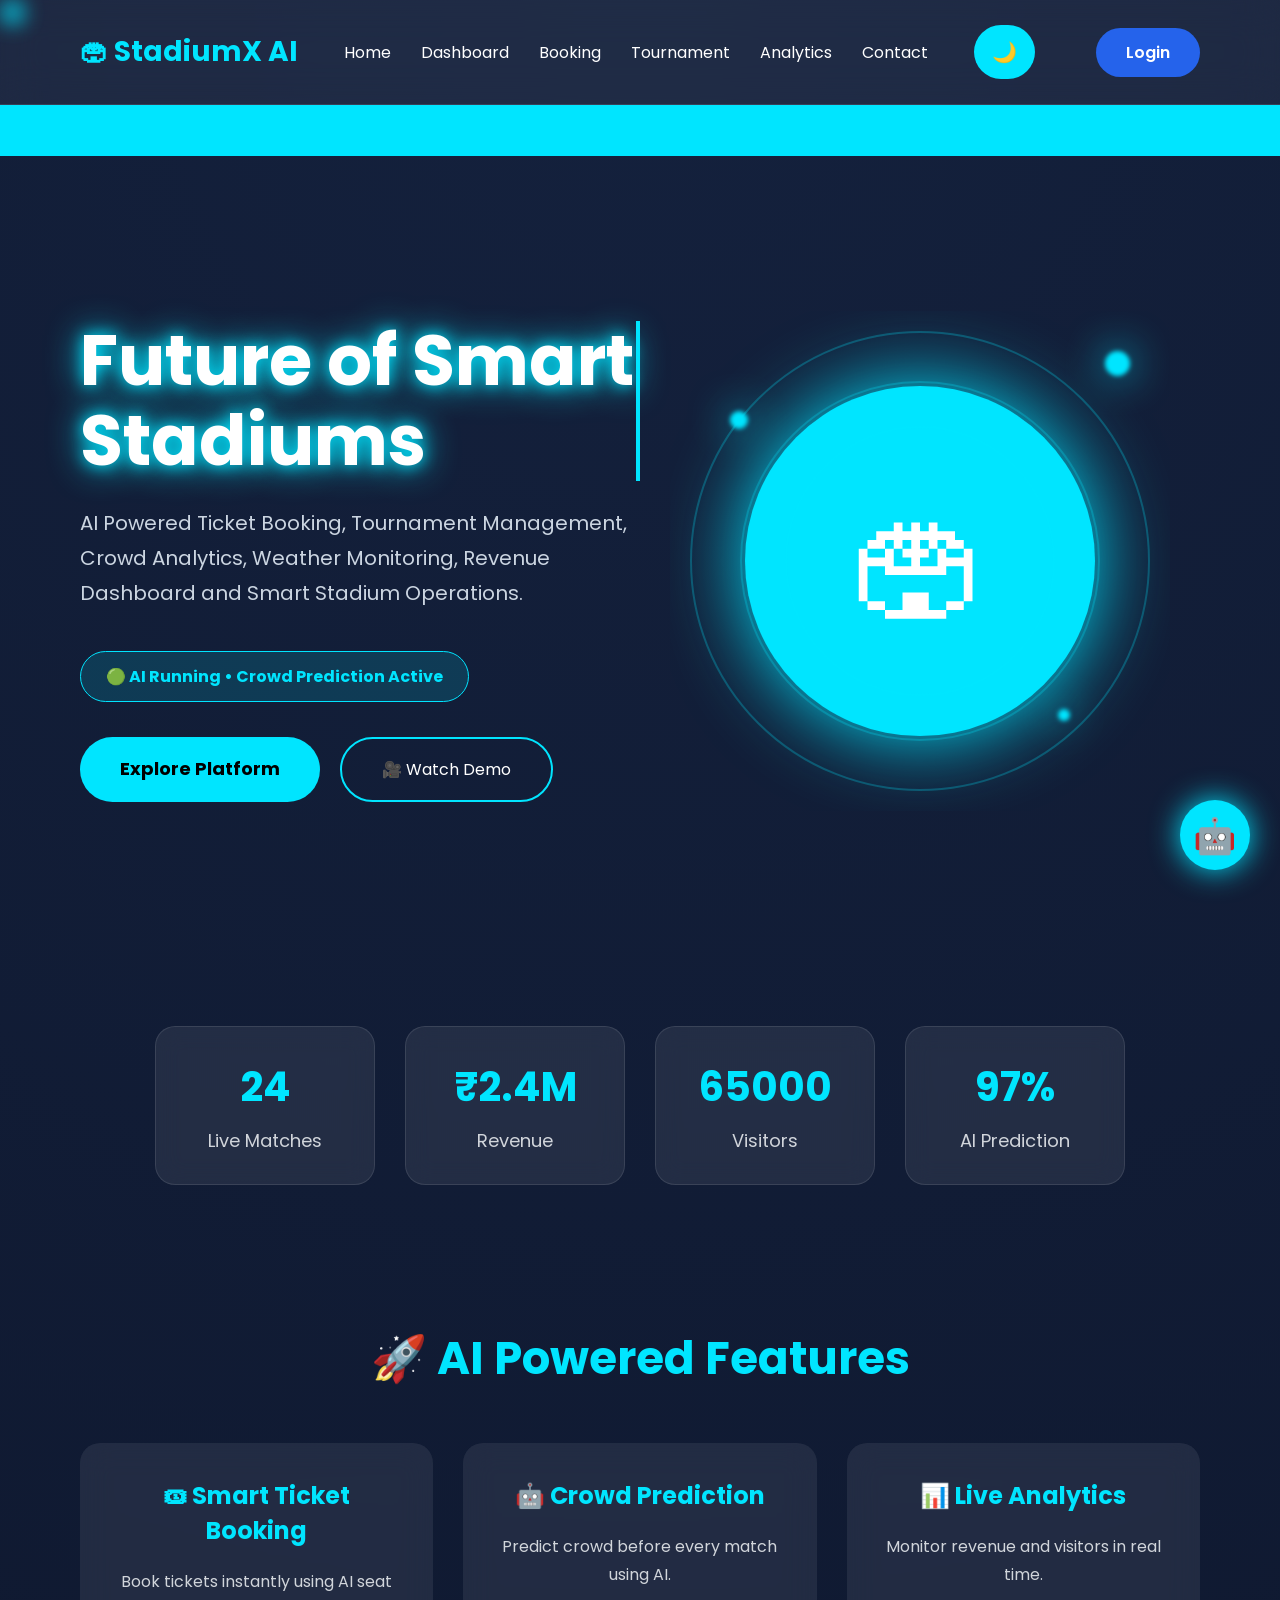
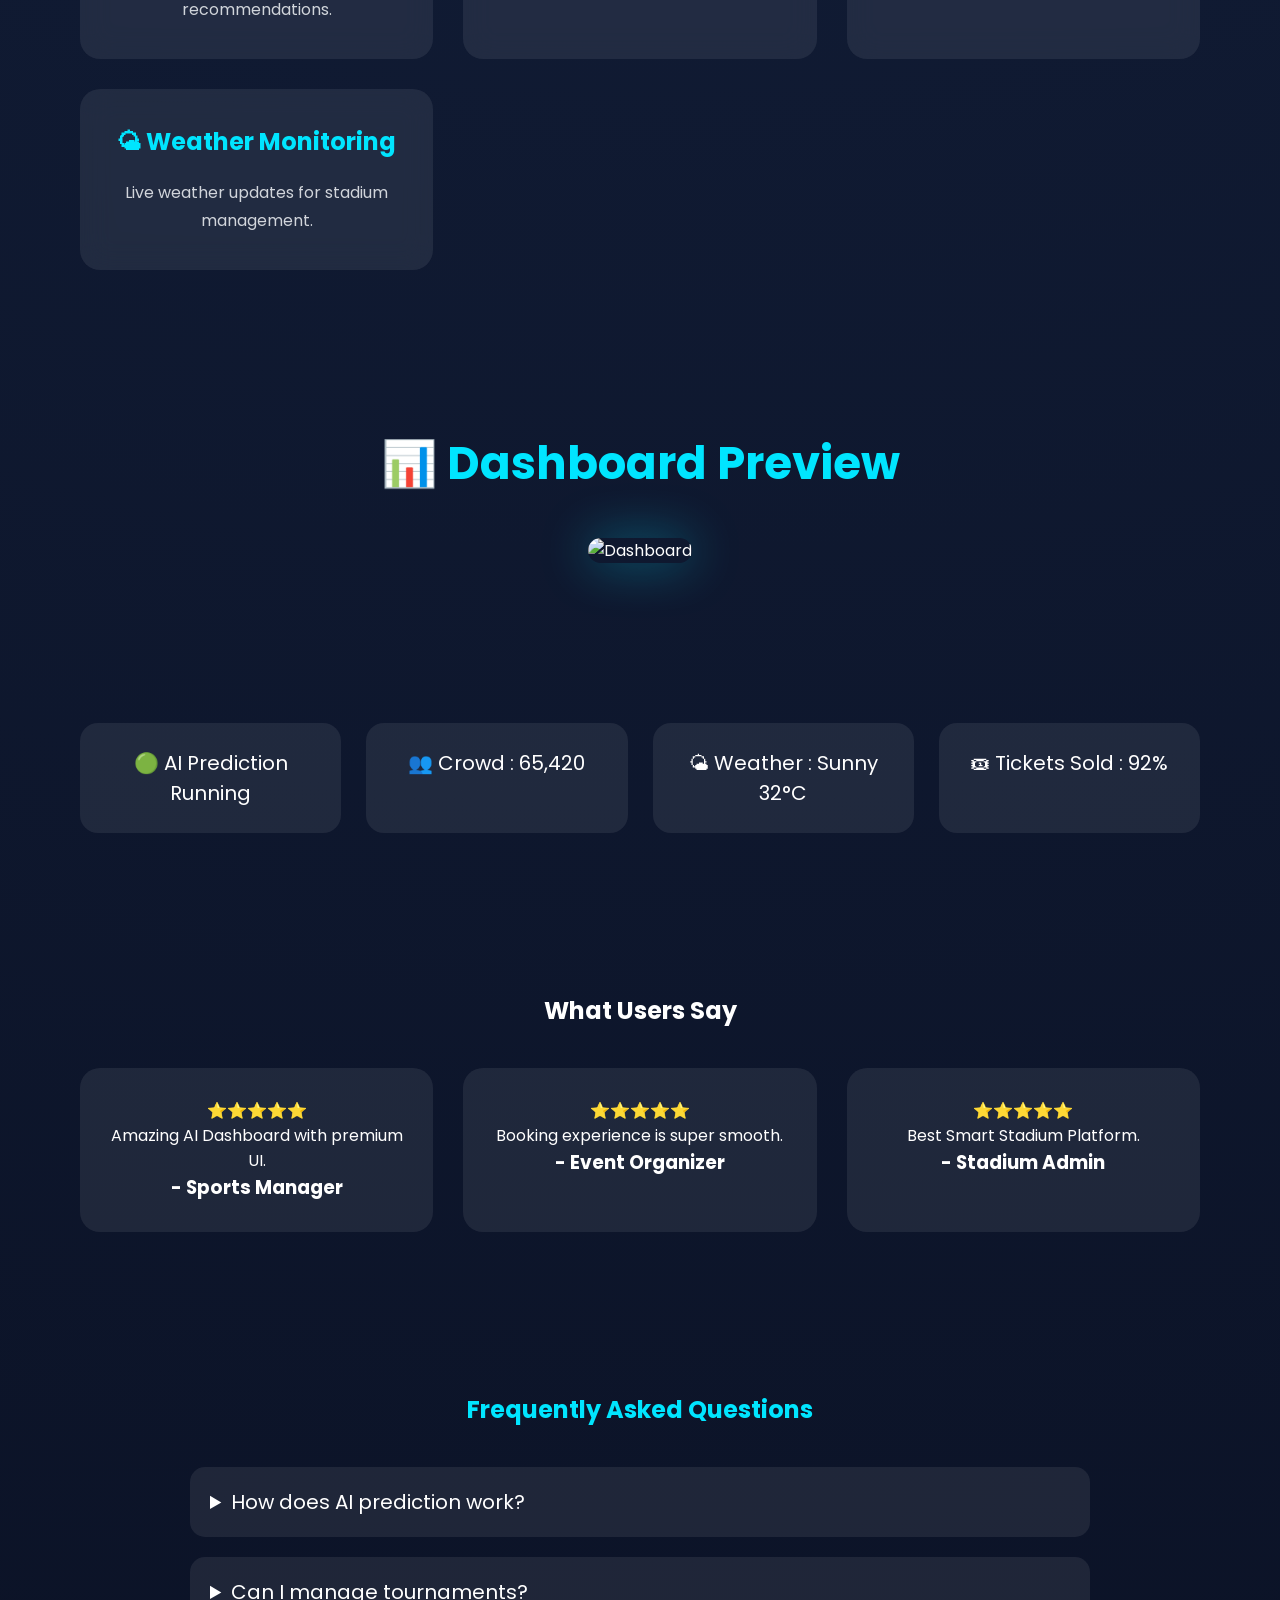
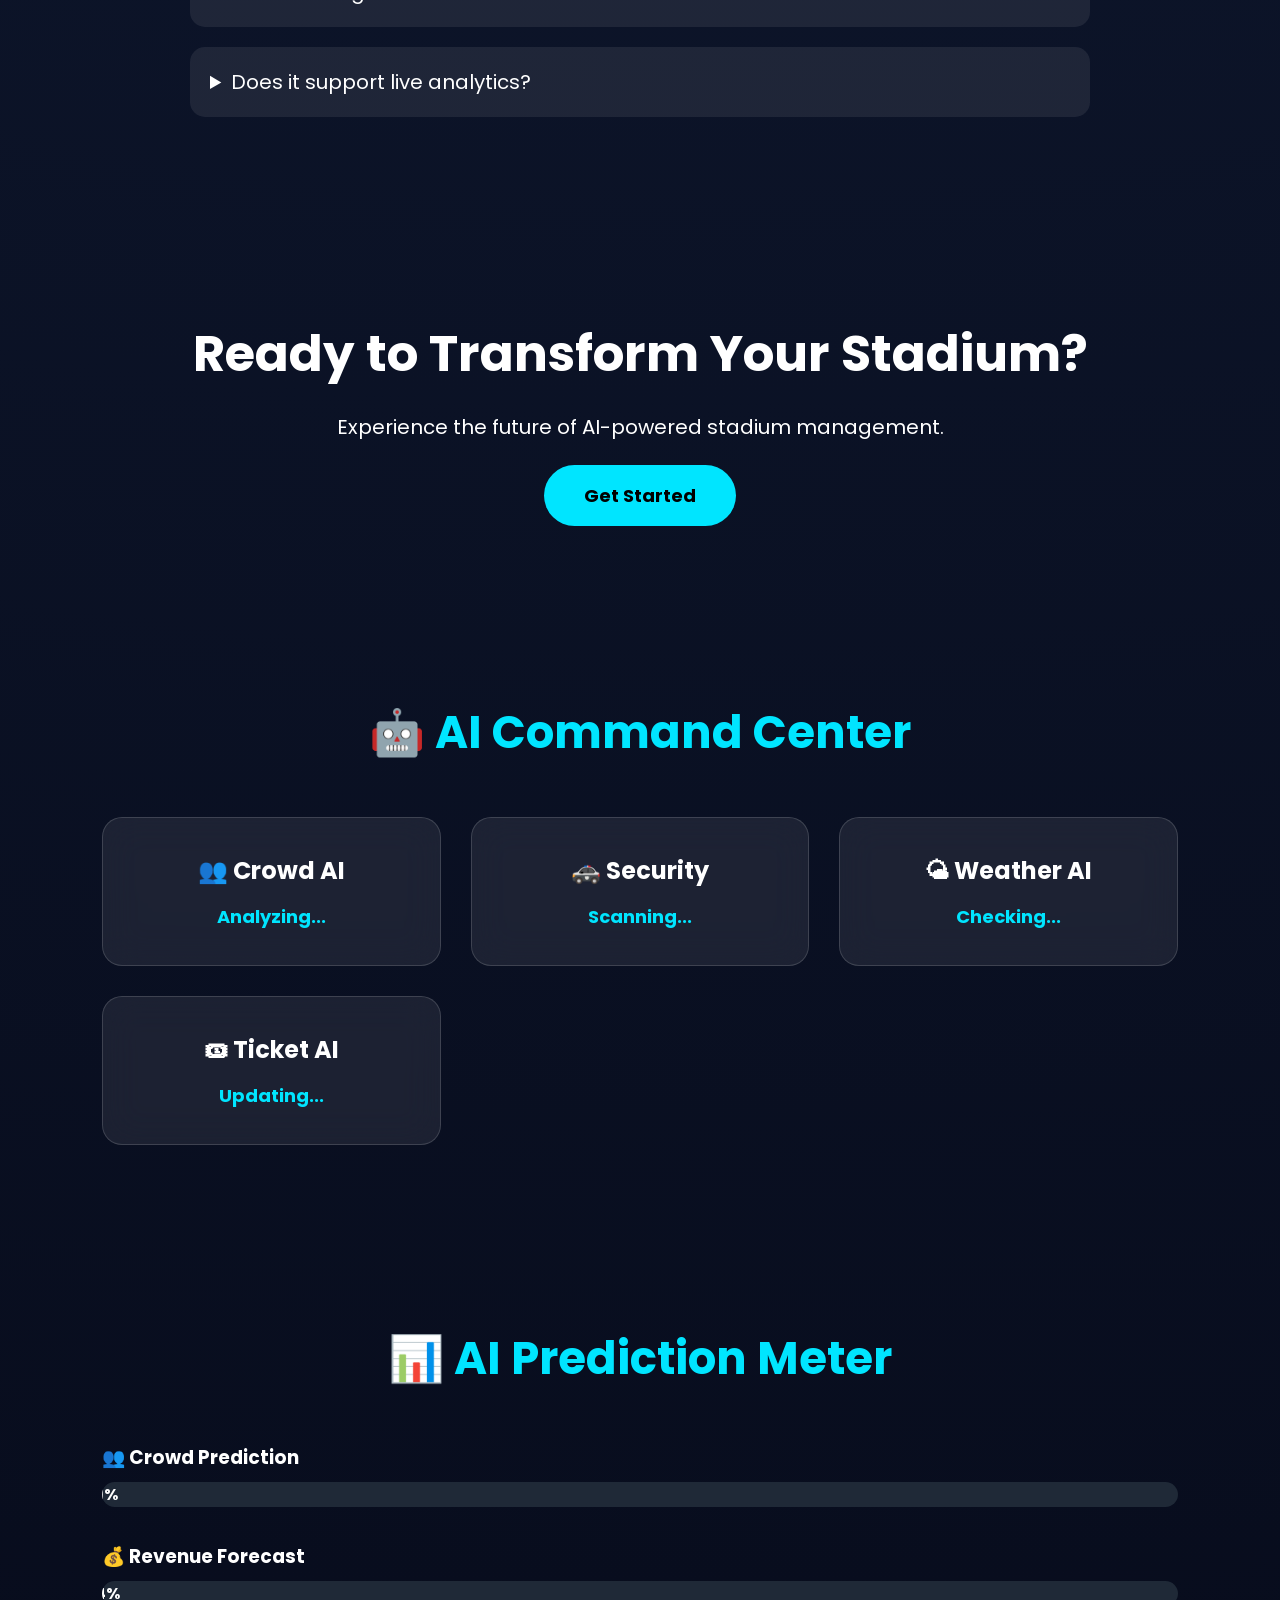
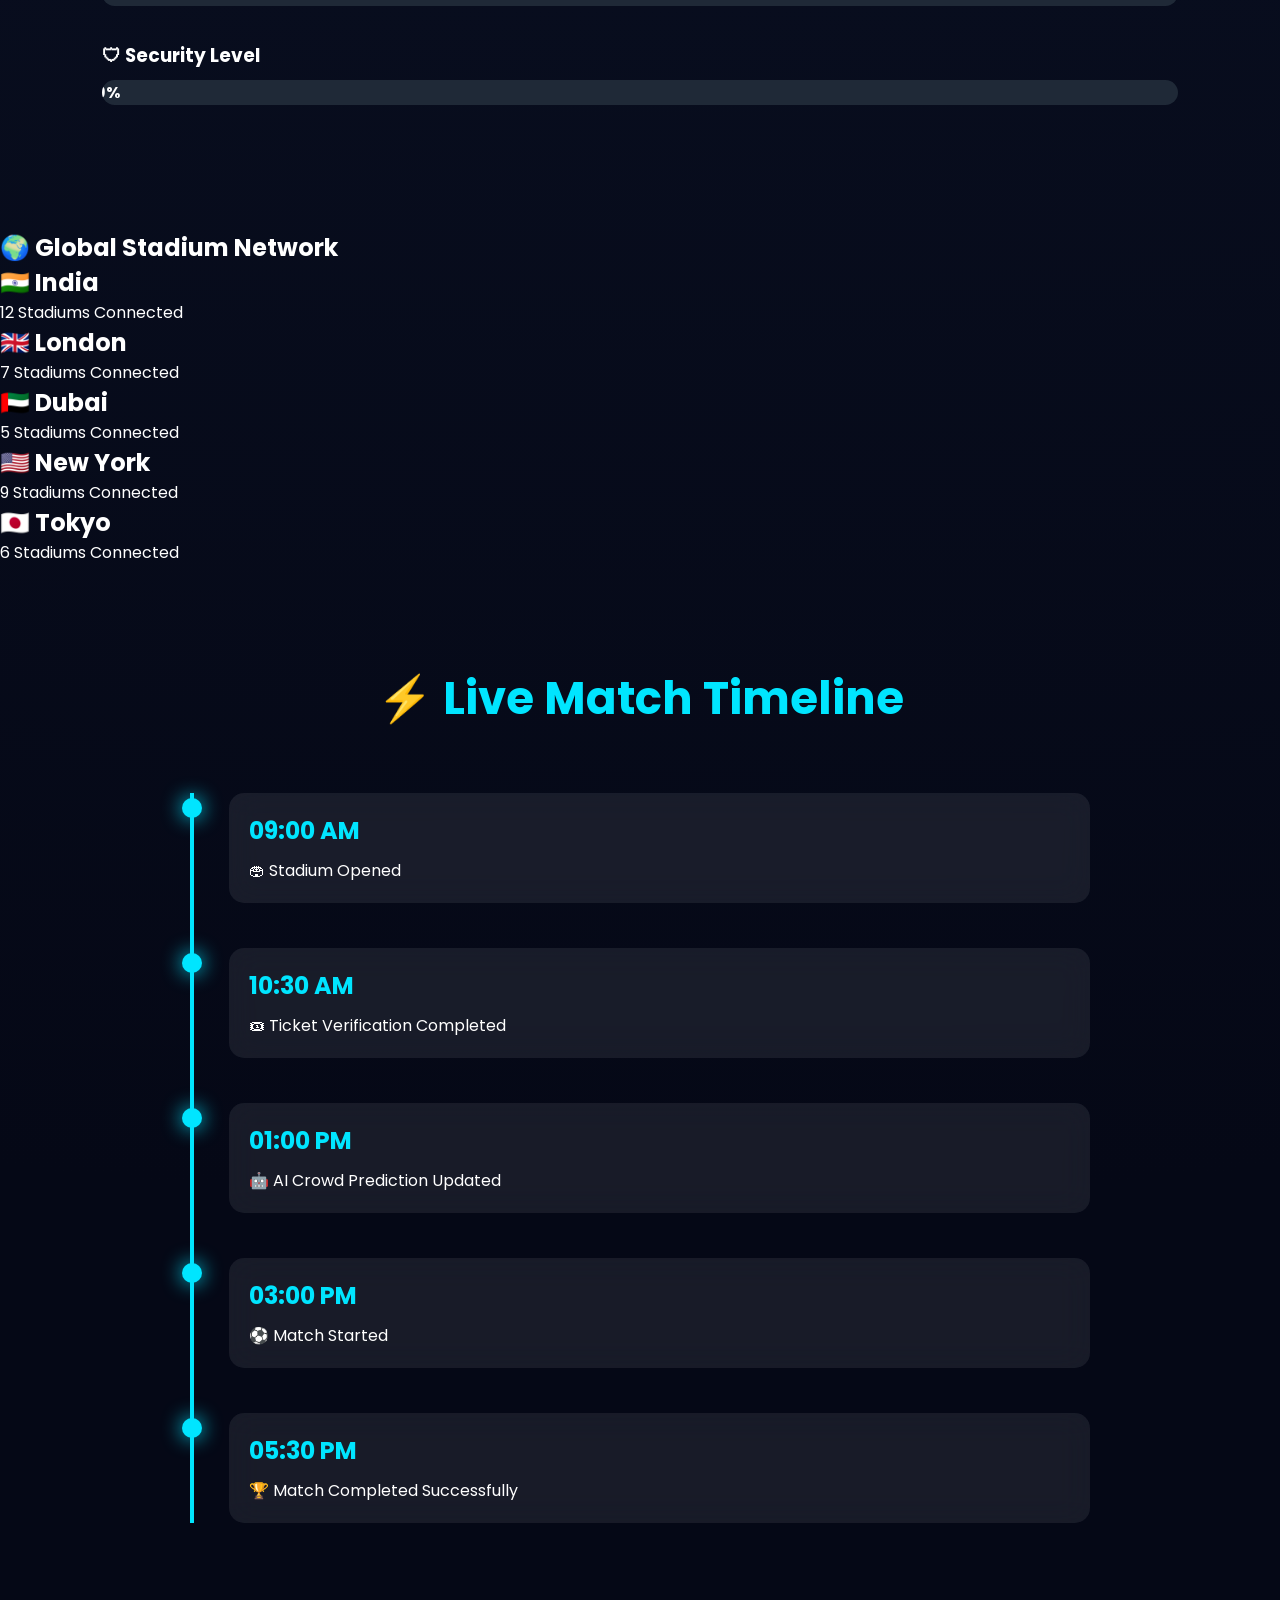
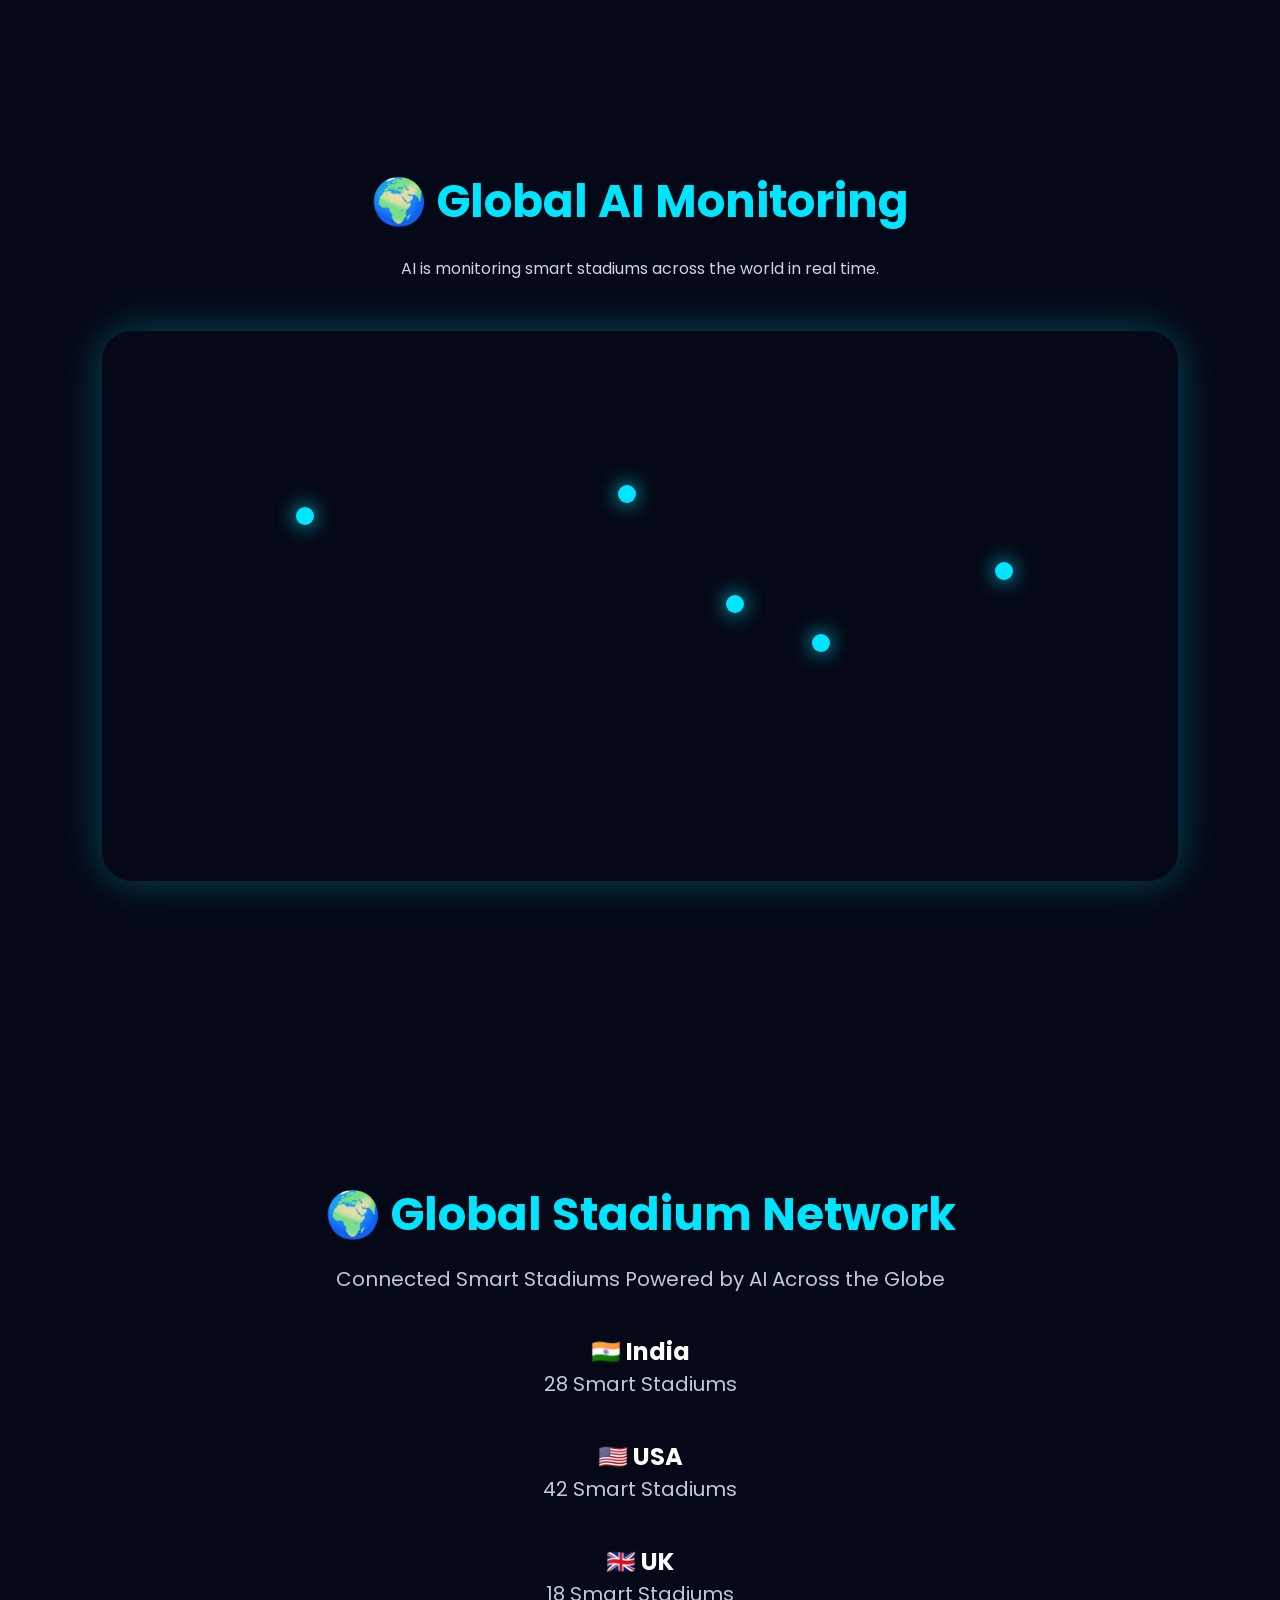
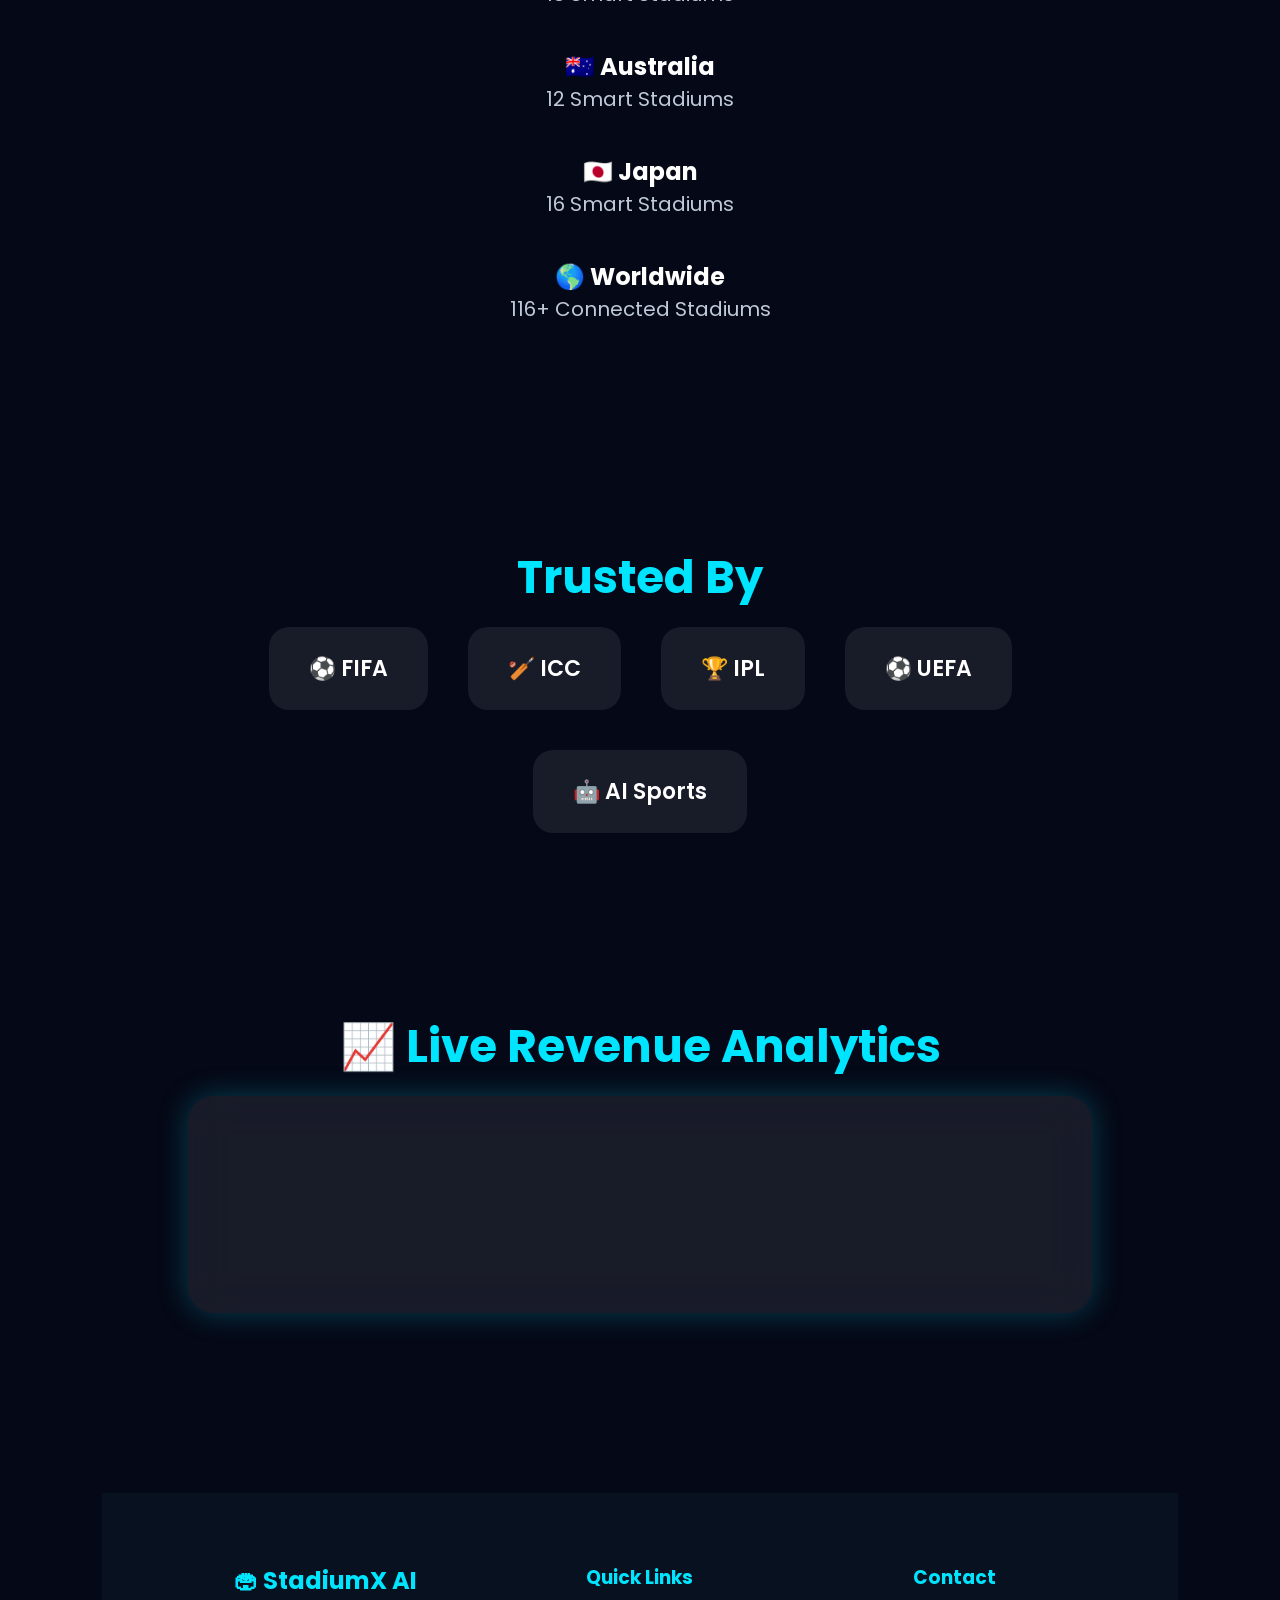
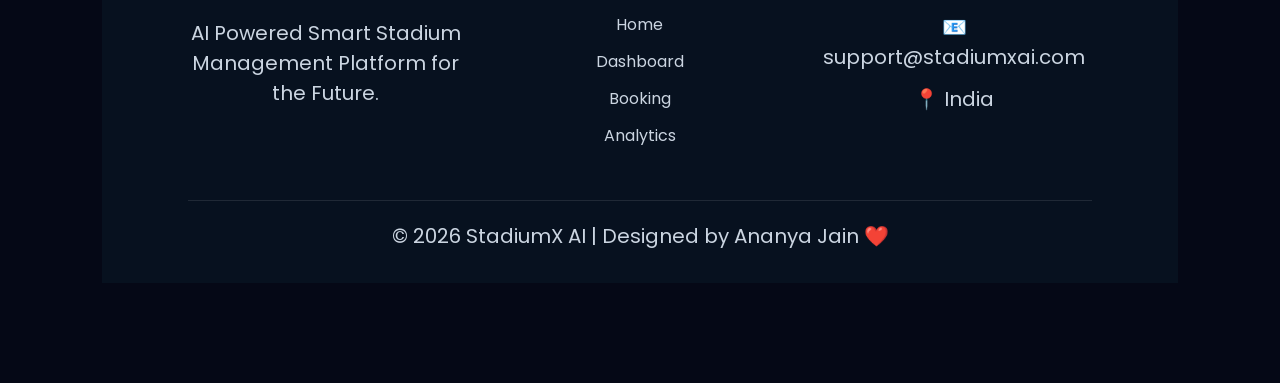
==== commit 89a5b761: "Update index.html" ====
--- a/index.html
+++ b/index.html
@@ -509,24 +509,47 @@
 
 <section class="global-network">
 
-<h1>🌍 Global Stadium Network</h1>
-
-<p>
-AI Connected Smart Stadiums Across the World
-</p>
-
-<div class="map-box">
-
-<img src="https://images.unsplash.com/photo-1526778548025-fa2f459cd5ce?w=1200"
-alt="World Map">
-
-<div class="pin pin1">📍</div>
-<div class="pin pin2">📍</div>
-<div class="pin pin3">📍</div>
-<div class="pin pin4">📍</div>
-<div class="pin pin5">📍</div>
-
-</div>
+<section class="global-network">
+
+    <h1>🌍 Global Stadium Network</h1>
+
+    <p class="network-subtitle">
+        Connected Smart Stadiums Powered by AI Across the Globe
+    </p>
+
+    <div class="network-grid">
+
+        <div class="network-card">
+            <h2>🇮🇳 India</h2>
+            <p>28 Smart Stadiums</p>
+        </div>
+
+        <div class="network-card">
+            <h2>🇺🇸 USA</h2>
+            <p>42 Smart Stadiums</p>
+        </div>
+
+        <div class="network-card">
+            <h2>🇬🇧 UK</h2>
+            <p>18 Smart Stadiums</p>
+        </div>
+
+        <div class="network-card">
+            <h2>🇦🇺 Australia</h2>
+            <p>12 Smart Stadiums</p>
+        </div>
+
+        <div class="network-card">
+            <h2>🇯🇵 Japan</h2>
+            <p>16 Smart Stadiums</p>
+        </div>
+
+        <div class="network-card">
+            <h2>🌎 Worldwide</h2>
+            <p>116+ Connected Stadiums</p>
+        </div>
+
+    </div>
 
 </section>
 
--- a/css/style.css
+++ b/css/style.css
@@ -1817,3 +1817,149 @@
 transform:scale(1.1);
 
 }
+
+/*=========================
+Theme Button
+=========================*/
+
+.theme-btn{
+
+padding:12px 18px;
+
+border:none;
+
+border-radius:50px;
+
+background:#00E5FF;
+
+cursor:pointer;
+
+font-size:20px;
+
+margin-right:15px;
+
+transition:.3s;
+
+}
+
+.theme-btn:hover{
+
+transform:scale(1.1);
+
+box-shadow:0 0 20px #00E5FF;
+
+}
+
+/*=========================
+Light Theme
+=========================*/
+
+body.light{
+
+background:#F8FAFC;
+
+color:#111827;
+
+}
+
+body.light .navbar{
+
+background:rgba(255,255,255,.85);
+
+}
+
+body.light .logo{
+
+color:#2563EB;
+
+}
+
+body.light .navbar a{
+
+color:#111827;
+
+}
+
+body.light .card,
+
+body.light .feature-card,
+
+body.light .command-card,
+
+body.light .testimonial,
+
+body.light .chart-box,
+
+body.light .status-box,
+
+body.light .meter,
+
+body.light .footer,
+
+body.light .faq details{
+
+background:white;
+
+color:#111827;
+
+border:1px solid #ddd;
+
+}
+
+body.light p{
+
+color:#374151;
+
+}
+
+body.light h1,
+
+body.light h2,
+
+body.light h3{
+
+color:#111827;
+
+}
+
+body.light .primary{
+
+background:#2563EB;
+
+color:white;
+
+}
+
+body.light .secondary{
+
+border:2px solid #2563EB;
+
+color:#2563EB;
+
+}
+
+body.light .secondary:hover{
+
+background:#2563EB;
+
+color:white;
+
+}
+
+body.light .progress-bar{
+
+background:#ddd;
+
+}
+
+body.light .progress-fill{
+
+background:#2563EB;
+
+}
+
+body.light .footer{
+
+background:#E5E7EB;
+
+}
